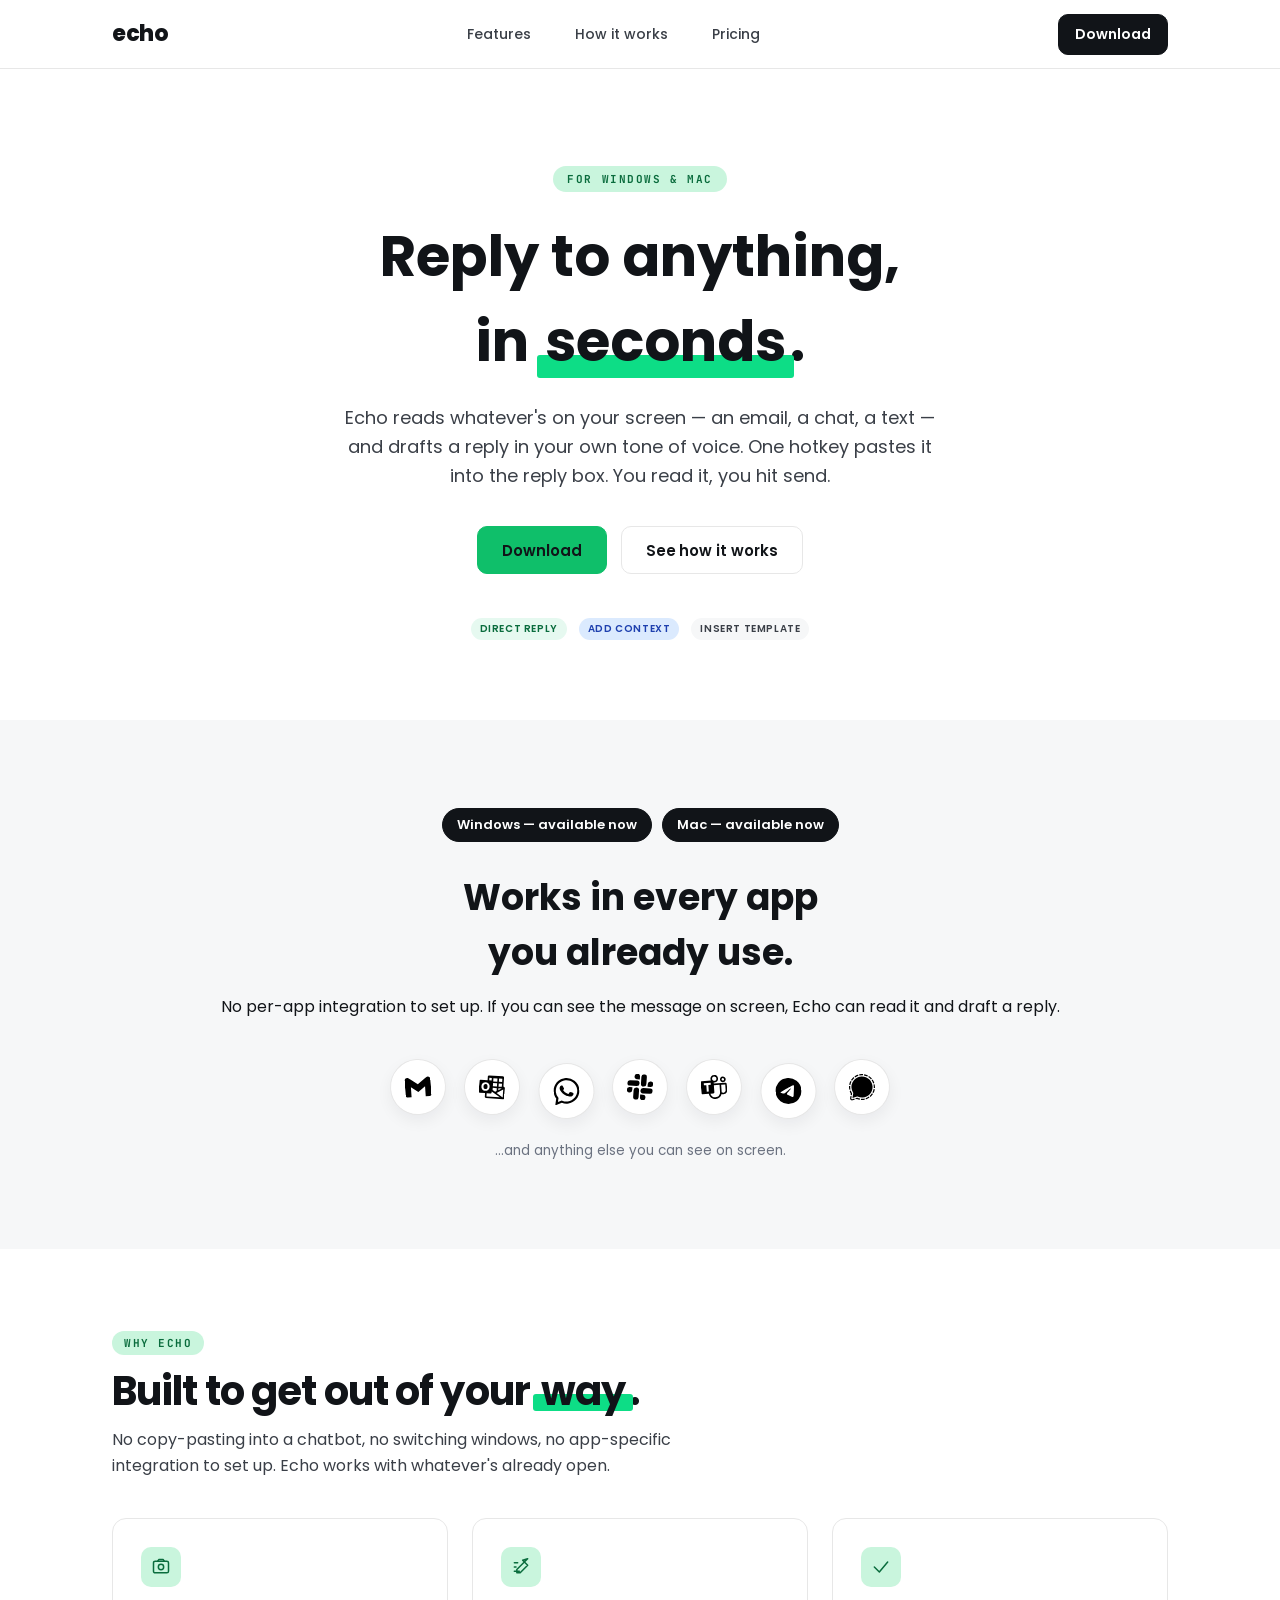
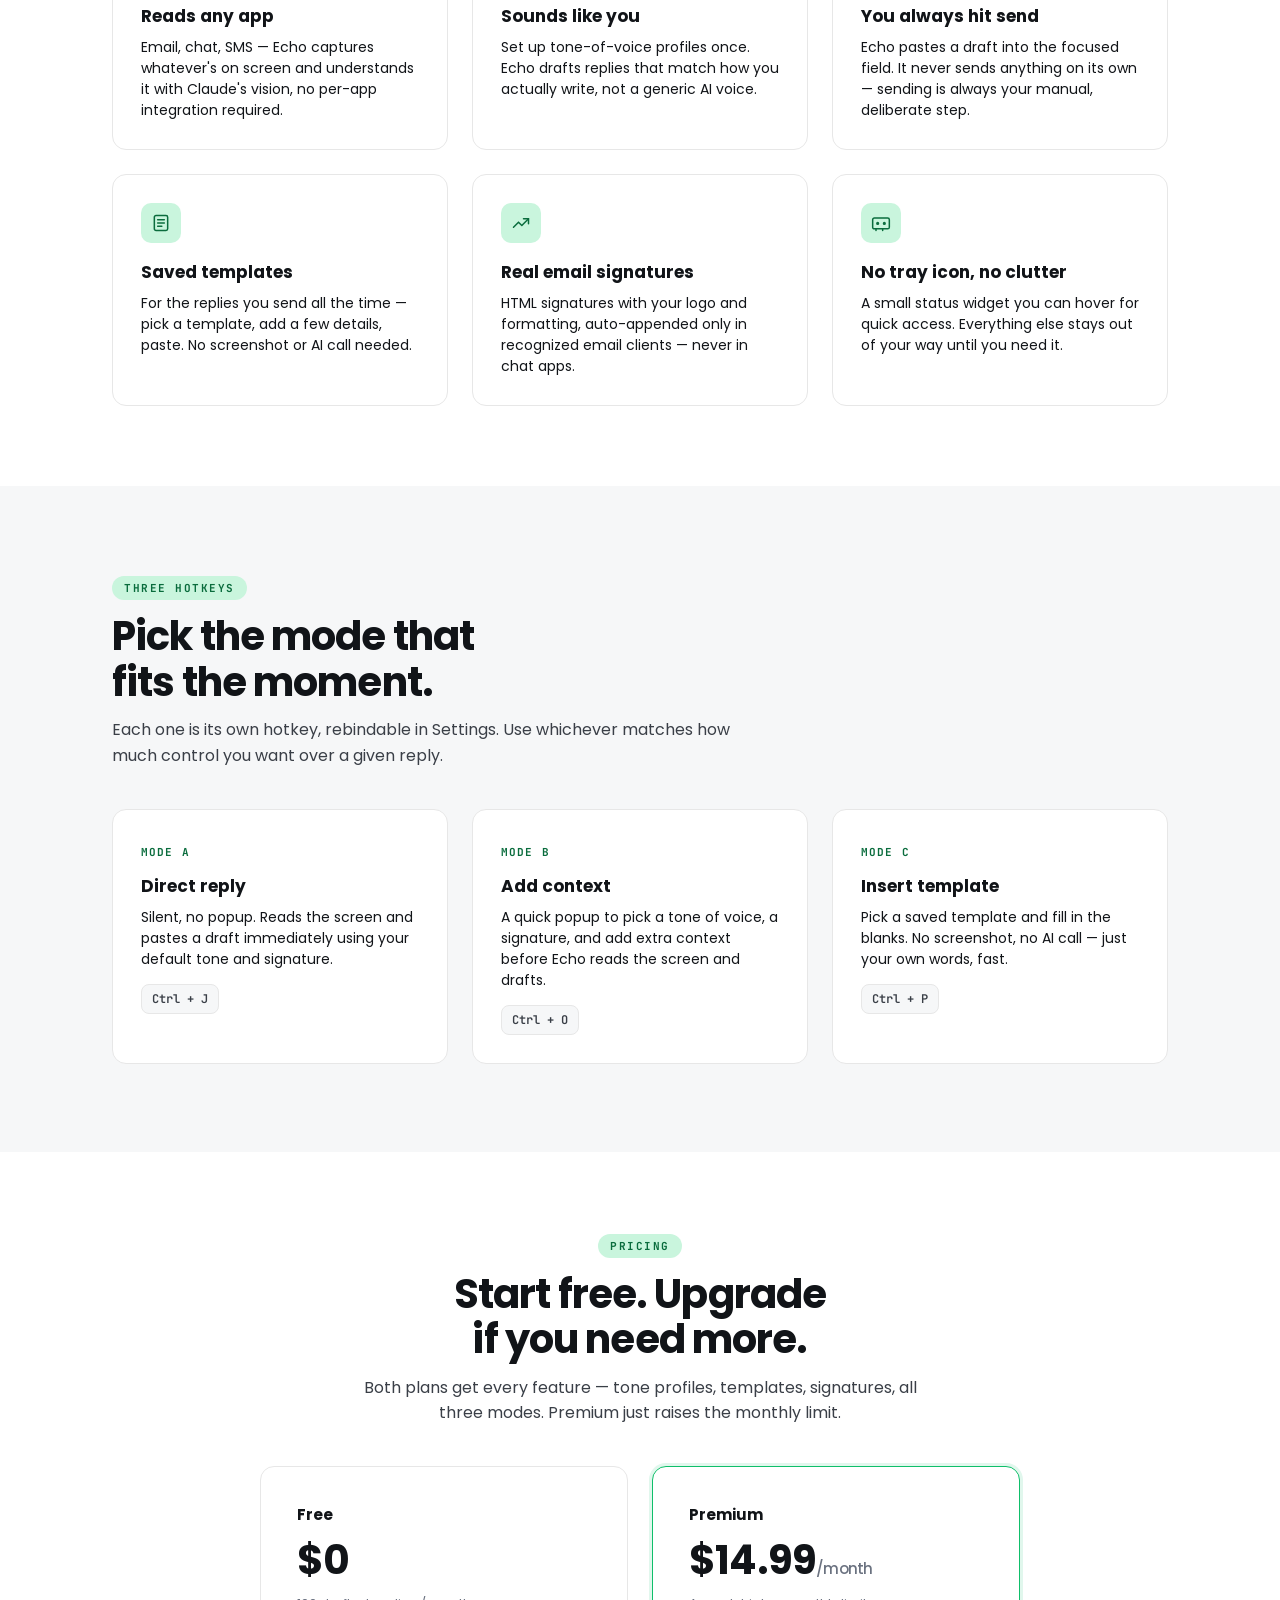
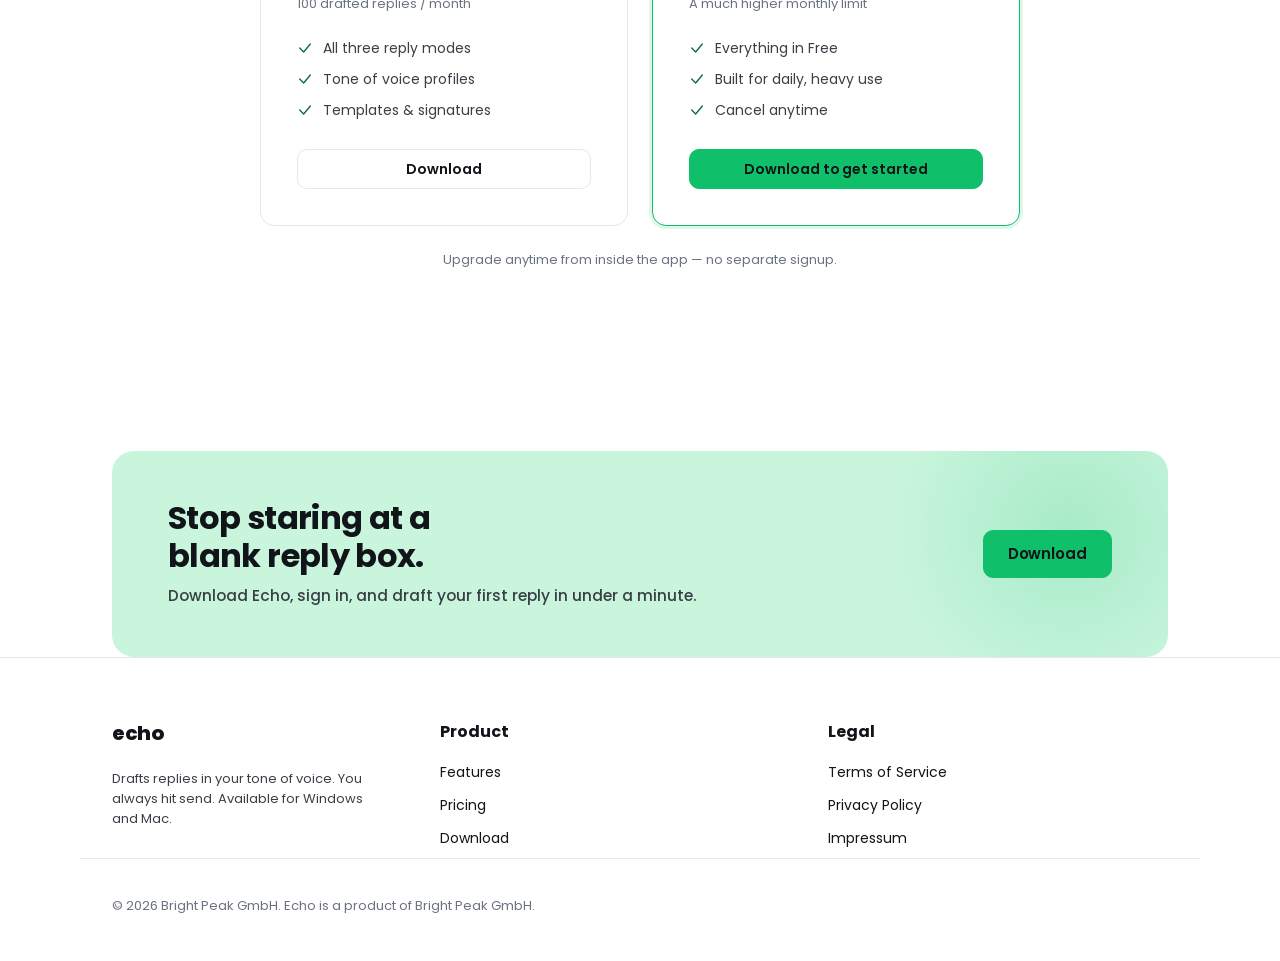
==== index.html @ 1a241068 "Initial commit: marketing site, legal pages, and a coming-soon placeholder Static site (no build ste" ====
<!doctype html>
<html lang="en">
<head>
<meta charset="utf-8" />
<meta name="viewport" content="width=device-width, initial-scale=1" />
<title>Echo — reply to anything, in your own words</title>
<meta name="description" content="Echo reads the message on your screen and drafts a reply in your tone of voice. One hotkey, any app. You always hit send." />
<link rel="preconnect" href="https://fonts.googleapis.com" />
<link rel="preconnect" href="https://fonts.gstatic.com" crossorigin />
<link href="https://fonts.googleapis.com/css2?family=Poppins:wght@400;500;600;700;800&family=JetBrains+Mono:wght@400;500;600&display=swap" rel="stylesheet" />
<link rel="stylesheet" href="css/chrome.css" />
<link rel="stylesheet" href="css/buttons.css" />
<link rel="stylesheet" href="css/forms.css" />
<link rel="stylesheet" href="css/site.css" />
</head>
<body>

<header class="topbar">
  <div class="topbar-inner container" style="max-width:1120px;">
    <a href="/" class="brand-mark" style="font-family:'Poppins',sans-serif;font-size:22px;font-weight:800;letter-spacing:-0.02em;color:var(--ink);">echo</a>
    <nav class="nav-links">
      <a href="#features">Features</a>
      <a href="#how-it-works">How it works</a>
      <a href="#pricing">Pricing</a>
    </nav>
    <a class="nav-cta" href="https://github.com/diliniclas/echo-releases/releases/latest">Download</a>
  </div>
</header>

<main>

  <!-- HERO -->
  <section class="hero container">
    <span class="hero-kicker">FOR WINDOWS & MAC</span>
    <h1>Reply to anything, in <span class="hl">seconds</span>.</h1>
    <p class="lead">
      Echo reads whatever's on your screen — an email, a chat, a text — and drafts a reply
      in your own tone of voice. One hotkey pastes it into the reply box. You read it,
      you hit send.
    </p>
    <div class="actions">
      <a class="btn btn-brand btn-lg" href="https://github.com/diliniclas/echo-releases/releases/latest">Download</a>
      <a class="btn btn-secondary btn-lg" href="#how-it-works">See how it works</a>
    </div>

    <div class="mode-row">
      <span class="tag tag-brand is-upper">Direct reply</span>
      <span class="tag tag-info is-upper">Add context</span>
      <span class="tag tag-neutral is-upper">Insert template</span>
    </div>
  </section>

  <!-- PLATFORMS / WORKS EVERYWHERE -->
  <section class="section is-grey-band platform-section">
    <div class="container">
      <div class="platform-chips">
        <span class="chip is-on">Windows — available now</span>
        <span class="chip is-on">Mac — available now</span>
      </div>
      <h2>Works in every app you already use.</h2>
      <p class="lead" style="margin:0 auto 32px;">No per-app integration to set up. If you can see the message on screen, Echo can read it and draft a reply.</p>
      <div class="icon-cloud">
        <span class="icon-badge"><img src="assets/icons/gmail.svg" alt="Gmail" /></span>
        <span class="icon-badge"><img src="assets/icons/microsoftoutlook.svg" alt="Outlook" /></span>
        <span class="icon-badge"><img src="assets/icons/whatsapp.svg" alt="WhatsApp" /></span>
        <span class="icon-badge"><img src="assets/icons/slack.svg" alt="Slack" /></span>
        <span class="icon-badge"><img src="assets/icons/microsoftteams.svg" alt="Microsoft Teams" /></span>
        <span class="icon-badge"><img src="assets/icons/telegram.svg" alt="Telegram" /></span>
        <span class="icon-badge"><img src="assets/icons/signal.svg" alt="Signal" /></span>
      </div>
      <p class="icon-cloud-caption">...and anything else you can see on screen.</p>
    </div>
  </section>

  <!-- FEATURES -->
  <section class="section" id="features">
    <div class="container">
      <div class="section-head">
        <div class="left">
          <span class="kicker is-mono">Why Echo</span>
          <h2>Built to get out of your <span class="hl">way</span>.</h2>
          <p>No copy-pasting into a chatbot, no switching windows, no app-specific integration to set up. Echo works with whatever's already open.</p>
        </div>
      </div>

      <div class="feature-grid">
        <div class="feature-card">
          <span class="icn"><svg viewBox="0 0 24 24" fill="none" stroke="currentColor" stroke-width="1.8" stroke-linecap="round" stroke-linejoin="round"><rect x="3" y="5" width="18" height="14" rx="2"/><circle cx="12" cy="12" r="3.2"/><path d="M8 5l1.5-2h5L16 5"/></svg></span>
          <h3>Reads any app</h3>
          <p>Email, chat, SMS — Echo captures whatever's on screen and understands it with Claude's vision, no per-app integration required.</p>
        </div>
        <div class="feature-card">
          <span class="icn"><svg viewBox="0 0 24 24" fill="none" stroke="currentColor" stroke-width="1.8" stroke-linecap="round" stroke-linejoin="round"><path d="M4 7h4M4 12h2M4 17h6M14 4l6 6-9 9H7v-4l9-9 4-4z"/></svg></span>
          <h3>Sounds like you</h3>
          <p>Set up tone-of-voice profiles once. Echo drafts replies that match how you actually write, not a generic AI voice.</p>
        </div>
        <div class="feature-card">
          <span class="icn"><svg viewBox="0 0 24 24" fill="none" stroke="currentColor" stroke-width="1.8" stroke-linecap="round" stroke-linejoin="round"><path d="M4 12l6 6L20 6"/></svg></span>
          <h3>You always hit send</h3>
          <p>Echo pastes a draft into the focused field. It never sends anything on its own — sending is always your manual, deliberate step.</p>
        </div>
        <div class="feature-card">
          <span class="icn"><svg viewBox="0 0 24 24" fill="none" stroke="currentColor" stroke-width="1.8" stroke-linecap="round" stroke-linejoin="round"><rect x="4" y="3" width="16" height="18" rx="2"/><path d="M8 8h8M8 12h8M8 16h5"/></svg></span>
          <h3>Saved templates</h3>
          <p>For the replies you send all the time — pick a template, add a few details, paste. No screenshot or AI call needed.</p>
        </div>
        <div class="feature-card">
          <span class="icn"><svg viewBox="0 0 24 24" fill="none" stroke="currentColor" stroke-width="1.8" stroke-linecap="round" stroke-linejoin="round"><path d="M3 17l6-6 4 4 8-8"/><path d="M21 7v6M21 7h-6"/></svg></span>
          <h3>Real email signatures</h3>
          <p>HTML signatures with your logo and formatting, auto-appended only in recognized email clients — never in chat apps.</p>
        </div>
        <div class="feature-card">
          <span class="icn"><svg viewBox="0 0 24 24" fill="none" stroke="currentColor" stroke-width="1.8" stroke-linecap="round" stroke-linejoin="round"><rect x="2" y="6" width="20" height="13" rx="2"/><path d="M6 19v2M14 19v2"/><circle cx="8" cy="12.5" r="1"/><circle cx="16" cy="12.5" r="1"/></svg></span>
          <h3>No tray icon, no clutter</h3>
          <p>A small status widget you can hover for quick access. Everything else stays out of your way until you need it.</p>
        </div>
      </div>
    </div>
  </section>

  <!-- HOW IT WORKS -->
  <section class="section is-grey-band" id="how-it-works">
    <div class="container">
      <div class="section-head">
        <div class="left">
          <span class="kicker is-mono">Three hotkeys</span>
          <h2>Pick the mode that fits the moment.</h2>
          <p>Each one is its own hotkey, rebindable in Settings. Use whichever matches how much control you want over a given reply.</p>
        </div>
      </div>

      <div class="mode-grid">
        <div class="mode-card">
          <span class="step">Mode A</span>
          <h3>Direct reply</h3>
          <p>Silent, no popup. Reads the screen and pastes a draft immediately using your default tone and signature.</p>
          <span class="hotkey">Ctrl + J</span>
        </div>
        <div class="mode-card">
          <span class="step">Mode B</span>
          <h3>Add context</h3>
          <p>A quick popup to pick a tone of voice, a signature, and add extra context before Echo reads the screen and drafts.</p>
          <span class="hotkey">Ctrl + O</span>
        </div>
        <div class="mode-card">
          <span class="step">Mode C</span>
          <h3>Insert template</h3>
          <p>Pick a saved template and fill in the blanks. No screenshot, no AI call — just your own words, fast.</p>
          <span class="hotkey">Ctrl + P</span>
        </div>
      </div>
    </div>
  </section>

  <!-- PRICING -->
  <section class="section" id="pricing">
    <div class="container">
      <div class="section-head" style="justify-content:center;text-align:center;">
        <div class="left" style="max-width:60ch;margin:0 auto;">
          <span class="kicker is-mono">Pricing</span>
          <h2>Start free. Upgrade if you need more.</h2>
          <p>Both plans get every feature — tone profiles, templates, signatures, all three modes. Premium just raises the monthly limit.</p>
        </div>
      </div>

      <div class="pricing-grid">
        <div class="price-card">
          <p class="plan-name">Free</p>
          <p class="plan-amount">$0</p>
          <p class="plan-cap">100 drafted replies / month</p>
          <ul>
            <li><svg viewBox="0 0 24 24" fill="none" stroke="currentColor" stroke-width="2" stroke-linecap="round" stroke-linejoin="round"><path d="M4 12l6 6L20 6"/></svg>All three reply modes</li>
            <li><svg viewBox="0 0 24 24" fill="none" stroke="currentColor" stroke-width="2" stroke-linecap="round" stroke-linejoin="round"><path d="M4 12l6 6L20 6"/></svg>Tone of voice profiles</li>
            <li><svg viewBox="0 0 24 24" fill="none" stroke="currentColor" stroke-width="2" stroke-linecap="round" stroke-linejoin="round"><path d="M4 12l6 6L20 6"/></svg>Templates &amp; signatures</li>
          </ul>
          <a class="btn btn-secondary btn-block" href="https://github.com/diliniclas/echo-releases/releases/latest">Download</a>
        </div>
        <div class="price-card is-featured">
          <p class="plan-name">Premium</p>
          <p class="plan-amount">$14.99<span>/month</span></p>
          <p class="plan-cap">A much higher monthly limit</p>
          <ul>
            <li><svg viewBox="0 0 24 24" fill="none" stroke="currentColor" stroke-width="2" stroke-linecap="round" stroke-linejoin="round"><path d="M4 12l6 6L20 6"/></svg>Everything in Free</li>
            <li><svg viewBox="0 0 24 24" fill="none" stroke="currentColor" stroke-width="2" stroke-linecap="round" stroke-linejoin="round"><path d="M4 12l6 6L20 6"/></svg>Built for daily, heavy use</li>
            <li><svg viewBox="0 0 24 24" fill="none" stroke="currentColor" stroke-width="2" stroke-linecap="round" stroke-linejoin="round"><path d="M4 12l6 6L20 6"/></svg>Cancel anytime</li>
          </ul>
          <a class="btn btn-brand btn-block" href="https://github.com/diliniclas/echo-releases/releases/latest">Download to get started</a>
        </div>
      </div>
      <p style="text-align:center;font-size:13px;color:var(--muted);margin-top:24px;">Upgrade anytime from inside the app — no separate signup.</p>
    </div>
  </section>

  <!-- FINAL CTA -->
  <section class="container">
    <div class="join-cta">
      <div>
        <h2>Stop staring at a blank reply box.</h2>
        <p>Download Echo, sign in, and draft your first reply in under a minute.</p>
      </div>
      <div class="actions">
        <a class="btn btn-brand btn-lg" href="https://github.com/diliniclas/echo-releases/releases/latest">Download</a>
      </div>
    </div>
  </section>

</main>

<footer class="site-footer">
  <div class="footer-inner">
    <div class="footer-brand">
      <a href="/" class="brand-mark" style="font-family:'Poppins',sans-serif;font-size:20px;font-weight:800;letter-spacing:-0.02em;color:var(--ink);">echo</a>
      <p style="font-size:13px;color:var(--ink-2);max-width:32ch;margin:14px 0 0;">Drafts replies in your tone of voice. You always hit send. Available for Windows and Mac.</p>
    </div>
    <div class="footer-col">
      <h2>Product</h2>
      <ul>
        <li><a href="#features">Features</a></li>
        <li><a href="#pricing">Pricing</a></li>
        <li><a href="https://github.com/diliniclas/echo-releases/releases/latest">Download</a></li>
      </ul>
    </div>
    <div class="footer-col">
      <h2>Legal</h2>
      <ul>
        <li><a href="terms.html">Terms of Service</a></li>
        <li><a href="privacy.html">Privacy Policy</a></li>
        <li><a href="impressum.html">Impressum</a></li>
      </ul>
    </div>
  </div>
  <div class="footer-inner" style="grid-template-columns:1fr;margin-top:8px;padding-top:24px;border-top:1px solid var(--line);">
    <p class="copyright">© 2026 Bright Peak GmbH. Echo is a product of Bright Peak GmbH.</p>
  </div>
</footer>

</body>
</html>
---- css/chrome.css ----
/* In&Out Consulting — shared chrome (tokens, reset, header, footer) */

:root {
  --ink: #111418;
  --ink-2: #3a3f47;
  --muted: #6b7280;
  --line: #e7e7e7;
  --bg: #ffffff;
  --bg-soft: #f6f7f8;
  --brand: #0fbf6a;       /* In&Out green (approx) */
  --brand-soft: #c9f5dd;
  --brand-deep: #0a6c3d;
  --highlight: #0ddd86;   /* highlight-stroke only — never use as fill */
  --accent: #ff5a3c;       /* CTA orange */
  --radius: 14px;

  /* Interactive-card hover — the ONE standard (light elevation + neutral border).
     Use these three together on every clickable card's :hover.
     Do NOT use brand-green on hover (green = selected/active/CTA only). */
  --hover-border: #cfd2d8;                      /* neutral, one step darker than --line */
  --hover-lift: translateY(-2px);               /* light lift */
  --hover-shadow: 0 10px 24px rgba(15,23,42,0.07); /* soft, light shadow */
}

/* ---------- Highlight stroke — canonical (do not redeclare per-page) ----------
   Place <span class="hl"> around exactly one verb/word in a hero H1 or section H2.
   One word max (two only for a German compound noun). Never on body copy. */
.hl { position: relative; display: inline-block; isolation: isolate; padding: 0 4px; }
.hl::before {
  content: ""; position: absolute;
  left: -4px; right: -4px; bottom: 0.10em;
  height: 0.42em; background-color: var(--highlight);
  border-radius: 3px; z-index: -1;
}

/* Canonical helper: add .card-hoverable to any clickable card surface.
   (Existing card classes are wired to the same tokens directly.) */
.card-hoverable { transition: border-color .18s ease, transform .18s ease, box-shadow .18s ease; }
.card-hoverable:hover {
  border-color: var(--hover-border);
  transform: var(--hover-lift);
  box-shadow: var(--hover-shadow);
}
* { box-sizing: border-box; }
html, body { margin: 0; padding: 0; background: var(--bg); color: var(--ink); font-family: "Poppins", system-ui, sans-serif; -webkit-font-smoothing: antialiased; }

/* ---------- Accessibility: visually-hidden heading/label ----------
   Use for semantic section headings that the design shows implicitly
   (e.g. a results list or filter region). Keeps the heading outline
   valid without changing the visual layout. */
.sr-only {
  position: absolute !important;
  width: 1px; height: 1px;
  padding: 0; margin: -1px;
  overflow: hidden; clip: rect(0, 0, 0, 0);
  white-space: nowrap; border: 0;
}
a { color: inherit; text-decoration: none; }

/* ---------- Top Nav (In&Out brand) ---------- */
.topbar { border-bottom: 1px solid var(--line); background: #fff; position: sticky; top: 0; z-index: 50; }
.topbar-inner { max-width: 1280px; margin: 0 auto; padding: 0 32px; height: 68px; display: flex; align-items: stretch; justify-content: space-between; gap: 32px; }
.brand-mark {
  display: inline-flex; align-items: center; justify-content: center;
  line-height: 0;
}
.brand-mark img { display: block; height: 38px; width: auto; }
.brand-mark.footer-logo img { height: 48px; }
.nav-links { display: flex; align-items: stretch; gap: 4px; }
.nav-links a:not(.nav-cta) {
  color: var(--ink-2); padding: 0 6px; margin: 0 14px;
  position: relative; display: inline-flex; align-items: center; gap: 6px;
  cursor: pointer; font-size: 14px; font-weight: 500;
  transition: color .15s ease;
}
.nav-links a:not(.nav-cta) .chev { width: 9px; height: 9px; border-right: 1.5px solid currentColor; border-bottom: 1.5px solid currentColor; transform: rotate(45deg) translate(-2px,-2px); display: inline-block; opacity: .7;}
.nav-links a:not(.nav-cta):hover { color: var(--ink); }
.nav-links a:not(.nav-cta).active { color: var(--ink); font-weight: 600; }
.nav-links a:not(.nav-cta).active::after {
  content: ""; position: absolute; left: 0; right: 0; bottom: -1px; height: 3px;
  background: var(--brand); border-radius: 3px 3px 0 0;
}
.nav-links a:not(.nav-cta):not(.active):hover::after {
  content: ""; position: absolute; left: 0; right: 0; bottom: -1px; height: 3px;
  background: var(--brand); border-radius: 3px 3px 0 0; opacity: .35;
}
.nav-cta {
  display: inline-flex; align-items: center; gap: 8px;
  padding: 9px 16px; border-radius: 10px; font-weight: 600; font-size: 14px;
  background: var(--ink); color: #fff; border: 1px solid var(--ink);
  cursor: pointer; transition: background .15s ease;
  font-family: inherit; align-self: center;
}
.nav-cta:hover { background: #000; color: #fff; }
.nav-cta::after { display: none !important; }

/* ---------- Mega menu (full-bleed, content aligned with the 1280px topbar container) ---------- */
.nav-links { position: relative; }
.nav-item { position: relative; display: inline-flex; align-items: stretch; }

.mega-wrap {
  position: absolute; top: 100%; left: 0; right: 0;
  background: #fff;
  border-bottom: 1px solid var(--line);
  box-shadow: 0 16px 40px rgba(15, 23, 42, 0.08);
  z-index: 60;
  /* hidden by default */
  opacity: 0; visibility: hidden; pointer-events: none;
  transform: translateY(-4px);
  transition: opacity .15s ease, transform .18s ease, visibility .18s ease;
}
.mega-wrap.open {
  opacity: 1; visibility: visible; pointer-events: auto;
  transform: translateY(0);
}
/* hover bridge between the nav and the panel (covers the 1px border gap) */
.mega-wrap::before {
  content: ""; position: absolute; left: 0; right: 0; top: -2px; height: 2px;
}

.mega-inner {
  max-width: 1280px; margin: 0 auto; padding: 32px 32px 40px;
}

/* Multi-column panel — columns share the container evenly, first column aligns with logo */
.mega-panel { display: grid; gap: 32px 40px; }
.mega-panel[data-cols="1"] { grid-template-columns: minmax(0, 320px); }
.mega-panel[data-cols="2"] { grid-template-columns: repeat(2, minmax(0, 1fr)); max-width: 720px; }
.mega-panel[data-cols="3"] { grid-template-columns: repeat(3, minmax(0, 1fr)); max-width: 960px; }
.mega-panel[data-cols="4"] { grid-template-columns: repeat(4, minmax(0, 1fr)); }

.mega-group { min-width: 0; }
.mega-eyebrow {
  font-size: 11px; font-weight: 700; color: var(--muted);
  text-transform: uppercase; letter-spacing: 0.12em;
  padding: 0 12px 12px;
  margin-bottom: 6px;
  border-bottom: 1px solid var(--line);
}

.mega-list { list-style: none; padding: 0; margin: 0; display: flex; flex-direction: column; gap: 4px; }
.mega-item {
  display: flex; align-items: center; gap: 14px;
  padding: 11px 12px; border-radius: 8px;
  text-decoration: none; color: var(--ink);
  font-size: 14px; font-weight: 500;
  transition: background .12s ease, color .12s ease;
  white-space: normal;
  line-height: 1.35;
}
.mega-item:hover { background: var(--bg-soft); color: var(--brand); }
.mega-icn {
  width: 20px; height: 20px; flex-shrink: 0;
  display: inline-flex; align-items: center; justify-content: center;
  color: var(--ink-2);
  transition: color .12s ease;
}
.mega-item:hover .mega-icn { color: var(--brand); }
.mega-icn svg { width: 20px; height: 20px; }

/* nav link open state */
.nav-links a.is-open { color: var(--ink); }
.nav-links a.is-open .chev { transform: rotate(-135deg) translate(-2px,-2px); }
.nav-links a .chev { transition: transform .2s ease; }

/* ---------- Marketing section primitives (canonical — see docs/design/workflow.md §1) ----------
   Promoted here from per-page <style> blocks to kill duplication (handover point 3).
     .hero-kicker          — the brand-soft eyebrow pill above a marketing hero H1
     .section.is-grey-band — the full-bleed bg-soft band wrapper
     .section-head         — the kicker→H2→lead cluster (see note below)
   .section-head is structurally scoped: the marketing flex-row only engages when a
   `> .left` cluster is present (`:has`). The stacked landing heads (Mentoring, Early
   Bird) and the app head (Gehaltsrechner Private) have no `.left`, so they DON'T match
   the flex/type rules and keep their own layout — one class, structural variants, no
   per-page forks. */
.hero-kicker {
  display: inline-flex; align-items: center;
  padding: 6px 14px;
  background: var(--brand-soft);
  color: var(--brand-deep);
  border-radius: 999px;
  font-family: "JetBrains Mono", monospace;
  font-size: 11px; letter-spacing: 0.14em; text-transform: uppercase;
  font-weight: 700;
  margin-bottom: 22px;
}
.section.is-grey-band {
  position: relative;
  isolation: isolate;
  padding: 88px 0;
  margin-top: 0;
}
.section.is-grey-band::before {
  content: "";
  position: absolute;
  inset: 0;
  width: 100vw;
  left: calc(50% - 50vw);
  background: var(--bg-soft);
  z-index: -1;
}

/* Section head — canonical marketing cluster. Flex-row engages only with a `> .left`
   child; stacked/app heads (no `.left`) keep their own layout. */
.section-head { margin-bottom: 40px; }
.section-head:has(> .left) {
  display: flex; align-items: flex-end; justify-content: space-between; gap: 32px;
}
.section-head > .left { max-width: 64ch; }
.section-head .left .kicker {
  display: inline-flex; align-items: center;
  font-family: "JetBrains Mono", monospace;
  font-size: 11px; letter-spacing: 0.14em; text-transform: uppercase;
  color: var(--brand-deep); background: var(--brand-soft);
  padding: 5px 12px; border-radius: 999px;
  margin-bottom: 14px; font-weight: 700;
}
.section-head .left h2 {
  font-size: 40px; font-weight: 700; line-height: 1.14;
  letter-spacing: -0.022em; margin: 0 0 12px; text-wrap: balance;
}
.section-head .left p {
  font-size: 16px; color: var(--ink-2); line-height: 1.6;
  margin: 0; max-width: 70ch;
}

/* CTA band — brand-soft "join" variant (Team / Resources / Engagement).
   Other CTA bands (.cta-band, .inline-cta-band, .coop-band, .final-cta) are genuinely
   distinct components — see docs/design/workflow.md §1, not drift. */
.join-cta {
  margin-top: 88px; background: var(--brand-soft);
  border-radius: 22px; padding: 48px 56px;
  display: grid; grid-template-columns: 1.4fr auto;
  align-items: center; gap: 32px;
  position: relative; overflow: hidden;
}
.join-cta::before {
  content: ""; position: absolute; right: -80px; top: -100px;
  width: 360px; height: 360px; border-radius: 50%;
  background: radial-gradient(circle, rgba(15,191,106,0.18) 0%, rgba(15,191,106,0) 70%);
  pointer-events: none;
}
.join-cta h2 {
  font-size: 32px; font-weight: 700; letter-spacing: -0.02em; line-height: 1.2;
  margin: 0 0 8px; color: var(--ink); text-wrap: balance; max-width: 22ch;
}
.join-cta p {
  font-size: 15.5px; color: var(--ink-2); line-height: 1.6;
  margin: 0; max-width: 56ch; font-weight: 500;
}
.join-cta .actions { display: flex; gap: 12px; align-items: center; z-index: 1; }

/* ---------- Footer (Notion-style) ---------- */
.site-footer { border-top: 1px solid var(--line); background: #fff; padding: 64px 0 32px; }
.footer-inner {
  max-width: 1280px; margin: 0 auto; padding: 0 32px;
  display: grid; grid-template-columns: 280px repeat(4, 1fr); gap: 48px;
}
.footer-brand .brand-mark { margin-bottom: 22px; }
.footer-socials { display: flex; gap: 18px; margin-bottom: 28px; align-items: center; color: var(--ink); }
.footer-socials a { color: var(--ink-2); display: inline-flex; transition: color .15s ease; }
.footer-socials a:hover { color: var(--brand); }
.footer-socials svg { width: 20px; height: 20px; }
.legal-links { display: flex; gap: 18px; margin-bottom: 22px; }
.legal-links a { font-size: 13px; color: var(--ink-2); }
.legal-links a:hover { color: var(--ink); text-decoration: underline; }
.copyright { font-size: 13px; color: var(--muted); }

.footer-col h2 { margin: 0 0 18px; font-size: 16px; font-weight: 700; line-height: 1.2; }
.footer-col-toggle {
  display: flex; align-items: center; justify-content: space-between; gap: 8px;
  width: 100%;
  background: none; border: 0; padding: 0; margin: 0;
  font-family: inherit; font-size: 12px; font-weight: 600; color: var(--muted);
  text-transform: uppercase; letter-spacing: 0.06em; text-align: left;
  cursor: default;
}
.fc-chev { display: none; width: 18px; height: 18px; flex-shrink: 0; color: var(--ink-2); transition: transform .2s ease; }
.footer-col ul { list-style: none; padding: 0; margin: 0; display: flex; flex-direction: column; gap: 8px; }
.footer-col a { font-size: 14px; color: var(--ink); }
.footer-col a:hover { color: var(--brand); }
.footer-col .address { font-size: 14px; color: var(--ink); font-style: normal; line-height: 1.7; }
.footer-col .address a { display: block; margin-top: 8px; word-break: break-all; }

/* ---------- Back-to-top bar (phone only) ---------- */
.footer-totop { display: none; }

@media (max-width: 1100px) {
  .footer-inner { grid-template-columns: 1fr 1fr; gap: 32px; }
  .footer-brand { grid-column: 1 / -1; }
}

/* ---------- Mobile hamburger toggle (hidden ≥ 901px) ---------- */
.nav-toggle {
  display: none;
  width: 44px; height: 44px;
  background: transparent; border: 0; padding: 0;
  align-items: center; justify-content: center;
  color: var(--ink); cursor: pointer; font-family: inherit;
  align-self: center; margin-right: -8px; /* nudge to the visual edge */
  -webkit-tap-highlight-color: transparent;
}
.nav-toggle:focus-visible { outline: 0; box-shadow: var(--focus-ring, 0 0 0 3px rgba(15,191,106,0.16)); border-radius: 8px; }
.nav-toggle .bars { position: relative; width: 22px; height: 16px; }
.nav-toggle .bars span {
  position: absolute; left: 0; right: 0; height: 2px;
  background: currentColor; border-radius: 2px;
  transition: transform .25s ease, opacity .15s ease, top .25s ease;
}
.nav-toggle .bars span:nth-child(1) { top: 0; }
.nav-toggle .bars span:nth-child(2) { top: 7px; }
.nav-toggle .bars span:nth-child(3) { top: 14px; }
.nav-toggle.is-open .bars span:nth-child(1) { top: 7px; transform: rotate(45deg); }
.nav-toggle.is-open .bars span:nth-child(2) { opacity: 0; }
.nav-toggle.is-open .bars span:nth-child(3) { top: 7px; transform: rotate(-45deg); }

/* ---------- Mobile menu sheet ---------- */
.mobile-menu {
  position: fixed; left: 0; right: 0; top: var(--mobile-topbar-h, 60px); bottom: 0;
  background: #fff;
  z-index: 55;
  display: flex; flex-direction: column;
  opacity: 0; visibility: hidden; pointer-events: none;
  transform: translateY(-6px);
  transition: opacity .2s ease, transform .25s ease, visibility .25s;
}
.mobile-menu.open { opacity: 1; visibility: visible; pointer-events: auto; transform: translateY(0); }

.mobile-menu-scroll {
  flex: 1; overflow-y: auto;
  padding: 4px 0 24px;
  -webkit-overflow-scrolling: touch;
}
.mobile-menu-footer {
  padding: 16px 20px calc(20px + env(safe-area-inset-bottom, 0px));
  border-top: 1px solid var(--line);
  background: #fff;
}

.m-nav-item { border-bottom: 1px solid var(--bg-soft); }
.m-nav-item:last-child { border-bottom: 0; }

.m-nav-row {
  display: flex; align-items: center; justify-content: space-between;
  width: 100%;
  padding: 18px 20px;
  font-size: 14px; font-weight: 600; letter-spacing: 0.06em;
  color: var(--ink);
  background: transparent; border: 0; font-family: inherit;
  text-align: left; cursor: pointer;
  min-height: 56px;
  -webkit-tap-highlight-color: transparent;
}
.m-nav-row.is-active { color: var(--brand); }
.m-nav-row .chev-m {
  width: 9px; height: 9px;
  border-right: 1.5px solid var(--muted);
  border-bottom: 1.5px solid var(--muted);
  transform: rotate(45deg) translate(-2px, -2px);
  transition: transform .2s ease;
  margin-right: 4px;
}
.m-nav-item.is-open .m-nav-row .chev-m {
  transform: rotate(-135deg) translate(-2px, -2px);
  border-color: var(--ink);
}

.m-nav-panel {
  max-height: 0; overflow: hidden;
  padding: 0 20px;
  transition: max-height .28s ease, padding .2s ease;
}
.m-nav-item.is-open .m-nav-panel {
  max-height: 1200px;
  padding: 0 20px 14px;
}

.m-group + .m-group { margin-top: 14px; }
.m-group-title {
  font-size: 11px; font-weight: 700; color: var(--muted);
  text-transform: uppercase; letter-spacing: 0.12em;
  margin: 8px 8px 6px;
}
.m-list { list-style: none; padding: 0; margin: 0; display: flex; flex-direction: column; gap: 2px; }
.m-item {
  display: flex; align-items: center; gap: 14px;
  padding: 12px 8px;
  border-radius: 8px;
  color: var(--ink); font-size: 15px; font-weight: 500;
  min-height: 44px;
  text-decoration: none;
}
.m-item:active { background: var(--bg-soft); }
.m-item .mega-icn { width: 20px; height: 20px; color: var(--ink-2); }
.m-item .mega-icn svg { width: 20px; height: 20px; }

/* Body scroll lock when menu open */
html.has-mobile-menu, body.has-mobile-menu { overflow: hidden; }

/* ---------- Mobile breakpoint ---------- */
@media (max-width: 900px) {
  .topbar-inner {
    padding: 0 16px;
    height: 60px;
    gap: 12px;
  }
  .brand-mark img { height: 30px; }
  .nav-links, .nav-cta { display: none; }
  .nav-toggle { display: inline-flex; }
  /* hide any open desktop mega-panel that React might leave around */
  .mega-wrap { display: none !important; }
}

/* ---------- Footer mobile collapse ---------- */
@media (max-width: 600px) {
  /* Back-to-top bar — full-width brand-highlight strip above the footer */
  .footer-totop {
    display: flex; align-items: center; justify-content: center;
    width: 100%; border: 0; cursor: pointer;
    background: #0ddd86; color: #fff;
    padding: 6px 0;
    -webkit-tap-highlight-color: transparent;
  }
  .footer-totop svg { width: 19px; height: 19px; }
  .footer-totop:active { background: #0bc778; }

  .site-footer { padding: 0 0 28px; }
  .footer-inner {
    grid-template-columns: 1fr;
    gap: 0;
    padding: 0 20px;
  }
  /* Order: dropdowns first, then the brand block (logo / socials / legal) */
  .footer-col  { order: 1; }
  .footer-brand { order: 2; grid-column: auto; margin: 32px 0 0; text-align: center; }
  .footer-brand .brand-mark { display: inline-flex; }
  .footer-socials, .legal-links { justify-content: center; }
  .brand-mark.footer-logo img { height: 40px; }

  /* Accordion rows — full-bleed dividers spanning the whole viewport width */
  .footer-col {
    margin: 0 -20px;
    padding: 0 20px;
    border-bottom: 1px solid var(--line);
  }
  .footer-col h2 { margin: 0; }
  .footer-col-toggle {
    cursor: pointer;
    padding: 16px 2px;
    font-size: 13px;
    color: var(--ink);
  }
  .fc-chev { display: block; }
  .footer-col.is-open .fc-chev { transform: rotate(180deg); }

  .footer-col ul,
  .footer-col .address {
    overflow: hidden;
    max-height: 0;
    opacity: 0;
    transition: max-height .28s ease, opacity .2s ease, padding .2s ease;
    padding: 0 2px;
  }
  .footer-col.is-open ul,
  .footer-col.is-open .address {
    max-height: 460px;
    opacity: 1;
    padding: 0 2px 18px;
  }
  .footer-col ul a, .footer-col .address { font-size: 15px; }
}
---- css/buttons.css ----
/* ============================================================
   buttons.css — canonical button system for In&Out Consulting
   Single source of truth. Import alongside chrome.css.

     <link rel="stylesheet" href="chrome.css" />
     <link rel="stylesheet" href="buttons.css" />

   Anatomy:  .btn .btn-{variant}  [.btn-{size}]  [.btn-pill]  [.btn-block]

   Variants: primary | brand | secondary | ghost | danger
   Sizes:    sm | (default) | lg
   Shape:    pill, block (full width)
   ============================================================ */

:root {
  --btn-radius: 10px;
  --btn-radius-pill: 999px;

  --btn-h-sm: 32px;
  --btn-h-md: 40px;
  --btn-h-lg: 48px;

  --btn-px-sm: 12px;
  --btn-px-md: 18px;
  --btn-px-lg: 24px;

  --btn-fs-sm: 12.5px;
  --btn-fs-md: 14px;
  --btn-fs-lg: 15px;

  /* Brand variant colors (kept in sync with chrome.css --brand) */
  --btn-brand:        var(--brand);
  --btn-brand-hover:  #0aa75e;
  --btn-brand-active: #0a8f50;

  --btn-danger:       #b91c1c;
  --btn-danger-bg:    #fef2f2;
  --btn-danger-border:#fecaca;
}

/* ----------------------------------------------------------------
   Base
   NOTE: keep selector list class-only — adding `button.btn` raises
   specificity above `.btn-primary` etc. and silently breaks variants.
   ---------------------------------------------------------------- */
.btn {
  /* Layout */
  display: inline-flex;
  align-items: center;
  justify-content: center;
  gap: 8px;
  vertical-align: middle;

  /* Size (default = md) */
  height: var(--btn-h-md);
  padding: 0 var(--btn-px-md);
  border-radius: var(--btn-radius);

  /* Type */
  font-family: inherit;
  font-size: var(--btn-fs-md);
  font-weight: 600;
  line-height: 1;
  letter-spacing: -0.005em;
  text-decoration: none;
  white-space: nowrap;

  /* Reset */
  background: transparent;
  color: inherit;
  border: 1px solid transparent;
  cursor: pointer;
  user-select: none;
  -webkit-appearance: none;
  appearance: none;

  transition: background .15s ease, border-color .15s ease,
              color .15s ease, transform .12s ease, box-shadow .15s ease;
}
.btn:active { transform: translateY(1px); }
.btn:focus-visible {
  outline: none;
  box-shadow: 0 0 0 3px rgba(15, 191, 106, 0.22);
}
.btn:disabled,
.btn[aria-disabled="true"] {
  cursor: not-allowed;
  opacity: 0.6;
  transform: none;
  box-shadow: none;
}
.btn svg {
  width: 14px; height: 14px;
  flex-shrink: 0;
}

/* ----------------------------------------------------------------
   Sizes
   ---------------------------------------------------------------- */
.btn-sm {
  height: var(--btn-h-sm);
  padding: 0 var(--btn-px-sm);
  font-size: var(--btn-fs-sm);
  gap: 6px;
}
.btn-sm svg { width: 12px; height: 12px; }

.btn-lg {
  height: var(--btn-h-lg);
  padding: 0 var(--btn-px-lg);
  font-size: var(--btn-fs-lg);
  gap: 10px;
}
.btn-lg svg { width: 16px; height: 16px; }

/* ----------------------------------------------------------------
   Shape & width modifiers
   ---------------------------------------------------------------- */
.btn-pill  { border-radius: var(--btn-radius-pill); }
.btn-block { display: flex; width: 100%; }

/* Icon-only — square button sized to its height (kebab menus, toolbar icons).
   Pair with a variant (usually .btn-secondary or .btn-ghost). */
.btn-icon { padding: 0; width: var(--btn-h-md); }
.btn-icon.btn-sm { width: var(--btn-h-sm); }
.btn-icon.btn-lg { width: var(--btn-h-lg); }

/* ----------------------------------------------------------------
   Variant: PRIMARY — dark ink, default for primary actions
   ---------------------------------------------------------------- */
.btn-primary {
  background: var(--ink);
  color: #fff;
  border-color: var(--ink);
}
.btn-primary:hover { background: #000; border-color: #000; }
.btn-primary:disabled,
.btn-primary[aria-disabled="true"] { background: #d6dadf; border-color: #d6dadf; color: #fff; }

/* ----------------------------------------------------------------
   Variant: BRAND — green, for marketing / signup conversion CTAs
   ---------------------------------------------------------------- */
.btn-brand {
  background: var(--btn-brand);
  color: var(--ink);
  border-color: var(--btn-brand);
}
.btn-brand:hover {
  color: var(--ink);
  background: var(--btn-brand-hover);
  border-color: var(--btn-brand-hover);
  box-shadow: 0 8px 18px rgba(15, 191, 106, 0.22);
}
.btn-brand:disabled,
.btn-brand[aria-disabled="true"] { background: #d6dadf; border-color: #d6dadf; color: #fff; box-shadow: none; }

/* ----------------------------------------------------------------
   Variant: SECONDARY — white with hairline border, neutral
   ---------------------------------------------------------------- */
.btn-secondary {
  background: #fff;
  color: var(--ink);
  border-color: var(--line);
}
.btn-secondary:hover { border-color: var(--ink); }

/* ----------------------------------------------------------------
   Variant: GHOST — transparent text, lightest action
   ---------------------------------------------------------------- */
.btn-ghost {
  background: transparent;
  color: var(--ink-2);
  border-color: transparent;
}
.btn-ghost:hover { background: var(--bg-soft); color: var(--ink); }

/* ----------------------------------------------------------------
   Variant: DANGER — destructive (delete account, leave team, etc.)
   ---------------------------------------------------------------- */
.btn-danger {
  background: #fff;
  color: var(--btn-danger);
  border-color: var(--btn-danger-border);
}
.btn-danger:hover {
  background: var(--btn-danger-bg);
  border-color: #fca5a5;
}

/* ----------------------------------------------------------------
   Inline / link-style — for in-text actions ("Mehr erfahren →")
   ---------------------------------------------------------------- */
.btn-link {
  display: inline-flex; align-items: center; gap: 4px;
  background: transparent; border: 0; padding: 2px 4px;
  font-family: inherit; font-size: 13px; font-weight: 600; line-height: 1.4;
  color: var(--brand-deep);
  cursor: pointer; border-radius: 6px;
}
.btn-link:hover { background: var(--brand-soft); color: var(--brand-deep); }

/* ----------------------------------------------------------------
   Button group — joined toggle row (visual match to .segmented).
   Sits on a soft track; the active button gets a white "lifted" pill.
   ---------------------------------------------------------------- */
.btn-group {
  display: inline-flex;
  padding: 3px; gap: 2px;
  background: var(--bg-soft);
  border: 1px solid var(--line);
  border-radius: var(--btn-radius);
}
.btn-group > .btn,
.btn-group > button {
  appearance: none;
  height: 32px; padding: 0 14px;
  border: 0; border-radius: 7px;
  background: transparent;
  color: var(--ink-2);
  font-family: inherit; font-size: 13px; font-weight: 600;
  cursor: pointer;
  display: inline-flex; align-items: center; gap: 6px;
  transition: background .15s ease, color .15s ease, box-shadow .15s ease;
}
.btn-group > .btn:hover,
.btn-group > button:hover { color: var(--ink); }
.btn-group > .btn.is-active,
.btn-group > button.is-active {
  background: #fff; color: var(--ink);
  box-shadow: 0 1px 2px rgba(15, 23, 42, 0.06);
}
.btn-group.is-pill { border-radius: 999px; }
.btn-group.is-pill > .btn,
.btn-group.is-pill > button { border-radius: 999px; }

/* ----------------------------------------------------------------
   Mobile — large marketing CTAs stretch full-width.
   .btn-lg is the marketing-CTA size (hero actions, inline-CTA bands,
   gate cards). Below 640px we promote it to a block button so the
   hit target spans the full column. Opt out with .btn-keep-inline.
   ---------------------------------------------------------------- */
@media (max-width: 640px) {
  .btn-lg:not(.btn-keep-inline) {
    display: flex;
    width: 100%;
  }
}
---- css/forms.css ----
/* ============================================================
   forms.css — canonical form & selection system for In&Out
   Single source of truth for everything that isn't a button.
   Import alongside chrome.css and buttons.css.

     <link rel="stylesheet" href="chrome.css" />
     <link rel="stylesheet" href="buttons.css" />
     <link rel="stylesheet" href="forms.css" />

   Anatomy & class summary:
     Field        .field  .field-label  .field-hint  .field-error
     Text input   .input  .input-sm  .input-lg  .has-icon
     Textarea     .textarea
     Select       .select
     Wrap         .input-icon  (positions a left/right icon)
     Checkbox     .checkbox
     Radio        .radio
     Option card  .option-card  (large clickable radio/check card)
     Switch       .switch
     Segmented    .segmented  .segmented > button.is-active
     Chip         .chip        (selectable) + .is-on
                  .chip.removable  (entered tag with × button)
                  Sizes: .chip-sm  .chip-lg
     Tag          .tag         (static category label)
                  Tones: .tag-brand .tag-warn .tag-danger .tag-info .tag-neutral
                  Styles: .tag-solid (filled) / default = soft fill
     Badge        .badge       (small count/state, e.g. NEU · 5)
                  Tones: .badge-brand .badge-neutral .badge-warn .badge-danger
     Status dot   .status-dot  + .is-live .is-draft .is-off
     Status badge .status-badge + .is-live .is-draft .is-off .is-err (icon seal)
     Kicker       .kicker      (eyebrow pill, e.g. "EMPFOHLEN")
   ============================================================ */

:root {
  /* Field sizing */
  --field-radius: 10px;
  --field-h-sm: 34px;
  --field-h-md: 42px;
  --field-h-lg: 48px;
  --field-px:   14px;
  --field-fs:   14px;

  /* Selection */
  --sel-radius: 10px;
  --sel-active-bg:    rgba(15, 191, 106, 0.06);
  --sel-active-ring:  0 0 0 3px rgba(15, 191, 106, 0.12);

  /* Chip */
  --chip-radius: 999px;
  --chip-fs: 13px;

  /* Tag tones */
  --tag-brand-bg:   rgba(15,191,106,0.10);  --tag-brand-fg:   var(--brand-deep);
  --tag-info-bg:    #dbeafe;                --tag-info-fg:    #1e40af;
  --tag-warn-bg:    rgba(245,158,11,0.14);  --tag-warn-fg:    #92400e;
  --tag-danger-bg:  #fee2e2;                --tag-danger-fg:  #991b1b;
  --tag-neutral-bg: var(--bg-soft);         --tag-neutral-fg: var(--ink-2);

  /* Focus ring */
  --focus-ring: 0 0 0 3px rgba(15, 191, 106, 0.16);
}

/* ------------------------------------------------------------
   FIELD (label, hint, error)
   ------------------------------------------------------------ */
.field { display: flex; flex-direction: column; gap: 6px; }
.field-row { display: grid; grid-template-columns: 1fr 1fr; gap: 12px; }
.field-row.cols-3 { grid-template-columns: repeat(3, 1fr); }
.field-row.cols-4 { grid-template-columns: repeat(4, 1fr); }

.field-label {
  font-size: 12px; font-weight: 600; color: var(--ink-2);
  letter-spacing: 0.02em;
  display: flex; align-items: center; justify-content: space-between; gap: 8px;
}
.field-label .opt { color: var(--muted); font-weight: 500; font-size: 11px; }
.field-label .req, .field label .req { color: #b91c1c; font-weight: 700; }

.field-hint  { font-size: 11.5px; color: var(--muted); line-height: 1.5; }
.field-error { font-size: 11.5px; color: #b91c1c; line-height: 1.5; font-weight: 600; }

/* ------------------------------------------------------------
   INPUT / TEXTAREA / SELECT — share one visual language
   ------------------------------------------------------------ */
.input, .textarea, .select {
  width: 100%;
  height: var(--field-h-md);
  padding: 0 var(--field-px);
  font: inherit; font-size: var(--field-fs);
  background: #fff; color: var(--ink);
  border: 1px solid var(--line); border-radius: var(--field-radius);
  outline: none;
  transition: border-color .15s ease, box-shadow .15s ease, background .15s ease;
}
.input::placeholder, .textarea::placeholder { color: #b0b5bd; }

.input:hover, .textarea:hover, .select:hover { border-color: #cdd1d6; }
.input:focus, .textarea:focus, .select:focus {
  border-color: var(--brand);
  box-shadow: var(--focus-ring);
}

.input:disabled, .textarea:disabled, .select:disabled {
  background: var(--bg-soft); color: var(--muted); cursor: not-allowed;
  border-color: var(--line);
}

/* Validation states */
.input.is-error, .textarea.is-error, .select.is-error { border-color: #ef4444; }
.input.is-error:focus, .textarea.is-error:focus, .select.is-error:focus {
  box-shadow: 0 0 0 3px rgba(239,68,68,0.16);
}
.input.is-success, .textarea.is-success, .select.is-success { border-color: #16a34a; }

/* Sizes */
.input-sm { height: var(--field-h-sm); padding: 0 12px; font-size: 13px; border-radius: 8px; }
.input-lg { height: var(--field-h-lg); padding: 0 16px; font-size: 15px; }

/* Textarea overrides */
.textarea {
  height: auto; min-height: 110px; padding: 12px 14px;
  resize: vertical; line-height: 1.55;
}

/* Select — custom chevron */
.select {
  appearance: none; -webkit-appearance: none; cursor: pointer;
  padding-right: 38px;
  background-image: url("data:image/svg+xml;utf8,<svg xmlns='http://www.w3.org/2000/svg' width='14' height='14' viewBox='0 0 24 24' fill='none' stroke='%236b7280' stroke-width='2' stroke-linecap='round' stroke-linejoin='round'><polyline points='6 9 12 15 18 9'/></svg>");
  background-repeat: no-repeat; background-position: right 12px center;
}

/* Select dropdown options — replaces OS blue with brand styling
   (limited cross-browser support: Chromium honours bg/color, Safari ignores). */
.select option {
  background: #fff;
  color: var(--ink);
  padding: 8px 12px;
  font: inherit;
}
.select option:hover,
.select option:focus,
.select option:checked {
  background: var(--brand-soft);
  color: var(--ink);
}
.select option:disabled {
  color: var(--muted);
}

/* Input with icon — wrap input in <span class="input-icon"> */
.input-icon { position: relative; display: block; }
.input-icon > svg,
.input-icon > .ico {
  position: absolute; left: 14px; top: 50%; transform: translateY(-50%);
  width: 16px; height: 16px;
  color: var(--muted); pointer-events: none;
}
.input-icon > .input,
.input-icon > .select { padding-left: 40px; }
.input-icon.right > svg,
.input-icon.right > .ico { left: auto; right: 14px; }
.input-icon.right > .input,
.input-icon.right > .select { padding-left: var(--field-px); padding-right: 40px; }

/* Modifier — when an icon lives in a sibling wrapper outside .input-icon
   (e.g. a <div class="input-wrap"> layout from a legacy page), put .has-icon
   on the input itself to reserve padding for it. */
.input.has-icon,
.select.has-icon { padding-left: 40px; }

/* Affix (prefix/suffix like €, kg, .com) — wrap input + span in .input-affix */
.input-affix {
  display: inline-flex; align-items: stretch; width: 100%;
  border: 1px solid var(--line); border-radius: var(--field-radius);
  background: #fff; overflow: hidden;
  transition: border-color .15s ease, box-shadow .15s ease;
}
.input-affix:focus-within { border-color: var(--brand); box-shadow: var(--focus-ring); }
.input-affix .affix {
  display: inline-flex; align-items: center; padding: 0 12px;
  background: var(--bg-soft); color: var(--ink-2);
  font-size: 13px; font-weight: 500;
  border-right: 1px solid var(--line);
}
.input-affix .affix.right { border-right: 0; border-left: 1px solid var(--line); }
.input-affix .input {
  border: 0; border-radius: 0; box-shadow: none; flex: 1; min-width: 0;
}
.input-affix .input:focus { box-shadow: none; }

/* ------------------------------------------------------------
   CHECKBOX  &  RADIO — custom-styled native controls
   Wrap as:  <label class="checkbox"><input type="checkbox"/><span/>Label</label>
   ------------------------------------------------------------ */
.checkbox, .radio {
  display: inline-flex; align-items: center; gap: 10px;
  font-size: 13px; color: var(--ink); cursor: pointer; line-height: 1.45;
  user-select: none;
}
.checkbox > input, .radio > input {
  position: absolute; opacity: 0; pointer-events: none;
}
.checkbox > .mark, .radio > .mark {
  width: 18px; height: 18px; flex-shrink: 0; background: #fff;
  border: 1.5px solid #c8ccd2;
  display: inline-flex; align-items: center; justify-content: center;
  transition: background .15s ease, border-color .15s ease, box-shadow .15s ease;
}
.checkbox > .mark { border-radius: 5px; }
.radio    > .mark { border-radius: 50%; position: relative; }

/* Hover */
.checkbox:hover > .mark, .radio:hover > .mark { border-color: var(--ink-2); }

/* Checked — checkbox */
.checkbox > input:checked + .mark {
  background: var(--brand); border-color: var(--brand);
}
.checkbox > input:checked + .mark::after {
  content: ""; width: 5px; height: 9px;
  border-right: 2px solid #fff; border-bottom: 2px solid #fff;
  transform: rotate(45deg) translate(-1px,-1px);
}

/* Checked — radio */
.radio > input:checked + .mark { border-color: var(--brand); border-width: 5px; }

/* Indeterminate checkbox */
.checkbox > input:indeterminate + .mark {
  background: var(--brand); border-color: var(--brand);
}
.checkbox > input:indeterminate + .mark::after {
  content: ""; width: 8px; height: 2px; background: #fff; border-radius: 1px;
}

/* Focus */
.checkbox > input:focus-visible + .mark,
.radio > input:focus-visible + .mark { box-shadow: var(--focus-ring); }

/* Disabled */
.checkbox.is-disabled, .radio.is-disabled,
.checkbox:has(input:disabled), .radio:has(input:disabled) {
  cursor: not-allowed; color: var(--muted);
}
.checkbox:has(input:disabled) > .mark,
.radio:has(input:disabled) > .mark {
  background: var(--bg-soft); border-color: var(--line);
}

/* ------------------------------------------------------------
   OPTION CARD — large clickable radio or check card
   Use:  <label class="option-card"><input type="radio|checkbox"/>
            <span class="oc-mark"/>
            <span class="oc-body"><strong>Title</strong><em>Hint</em></span>
         </label>
   ------------------------------------------------------------ */
.option-card {
  display: flex; align-items: center; gap: 12px;
  padding: 14px 16px;
  background: #fff; border: 1px solid var(--line);
  border-radius: 12px; cursor: pointer;
  font: inherit; text-align: left; width: 100%;
  transition: border-color .15s ease, background .15s ease, box-shadow .15s ease;
}
.option-card:hover { border-color: #cdd1d6; }
.option-card > input { position: absolute; opacity: 0; pointer-events: none; }
.option-card .oc-mark {
  width: 20px; height: 20px; flex-shrink: 0;
  border: 1.5px solid #c8ccd2; background: #fff;
  display: inline-flex; align-items: center; justify-content: center;
  transition: background .15s ease, border-color .15s ease;
}
.option-card[data-kind="radio"] .oc-mark { border-radius: 50%; }
.option-card[data-kind="check"] .oc-mark,
.option-card .oc-mark { border-radius: 6px; }
.option-card[data-kind="radio"] .oc-mark { border-radius: 50%; }

.option-card .oc-body { display: flex; flex-direction: column; gap: 2px; min-width: 0; }
.option-card .oc-body strong { font-size: 14px; font-weight: 700; color: var(--ink); letter-spacing: -0.005em; }
.option-card .oc-body em { font-size: 12px; font-style: normal; color: var(--muted); line-height: 1.45; }

/* Selected */
.option-card:has(input:checked),
.option-card.is-on {
  border-color: var(--brand);
  background: var(--sel-active-bg);
  box-shadow: var(--sel-active-ring);
}
.option-card[data-kind="radio"]:has(input:checked) .oc-mark,
.option-card[data-kind="radio"].is-on .oc-mark {
  border-color: var(--brand); border-width: 6px; background: #fff;
}
.option-card[data-kind="check"]:has(input:checked) .oc-mark,
.option-card[data-kind="check"].is-on .oc-mark,
.option-card:not([data-kind]):has(input:checked) .oc-mark,
.option-card:not([data-kind]).is-on .oc-mark {
  background: var(--brand); border-color: var(--brand); color: #fff;
}
.option-card[data-kind="check"]:has(input:checked) .oc-mark::after,
.option-card[data-kind="check"].is-on .oc-mark::after,
.option-card:not([data-kind]):has(input:checked) .oc-mark::after,
.option-card:not([data-kind]).is-on .oc-mark::after {
  content: ""; width: 5px; height: 9px;
  border-right: 2px solid #fff; border-bottom: 2px solid #fff;
  transform: rotate(45deg) translate(-1px,-1px);
}

/* ------------------------------------------------------------
   SWITCH — for boolean toggles
   Use:  <label class="switch"><input type="checkbox"/><span class="track"/></label>
   ------------------------------------------------------------ */
.switch {
  display: inline-flex; align-items: center; gap: 10px;
  cursor: pointer; user-select: none;
  font-size: 13px; color: var(--ink-2);
}
.switch > input { position: absolute; opacity: 0; pointer-events: none; }
.switch .track {
  width: 38px; height: 22px; background: #d6d8dc; border-radius: 999px;
  position: relative; flex-shrink: 0;
  transition: background .15s ease;
}
.switch .track::after {
  content: ""; position: absolute; top: 2px; left: 2px;
  width: 18px; height: 18px; background: #fff; border-radius: 50%;
  transition: transform .18s cubic-bezier(.22,1,.36,1);
  box-shadow: 0 1px 2px rgba(0,0,0,0.18);
}
.switch > input:checked + .track { background: var(--brand); }
.switch > input:checked + .track::after { transform: translateX(16px); }
.switch > input:focus-visible + .track { box-shadow: var(--focus-ring); }

/* Small switch */
.switch.switch-sm .track { width: 30px; height: 18px; }
.switch.switch-sm .track::after { width: 14px; height: 14px; }
.switch.switch-sm > input:checked + .track::after { transform: translateX(12px); }

/* ------------------------------------------------------------
   SEGMENTED CONTROL — toggle group on a soft track
   Use:  <div class="segmented">
           <button class="is-active">All</button><button>Active</button>...
         </div>
   ------------------------------------------------------------ */
.segmented {
  display: inline-flex; padding: 3px;
  background: var(--bg-soft); border: 1px solid var(--line);
  border-radius: 10px; gap: 2px;
}
.segmented > button, .segmented > a {
  appearance: none; background: transparent; border: 0;
  padding: 7px 14px; border-radius: 7px;
  font: inherit; font-family: inherit; font-size: 13px; font-weight: 600;
  color: var(--ink-2); cursor: pointer;
  display: inline-flex; align-items: center; gap: 6px;
  transition: background .15s ease, color .15s ease, box-shadow .15s ease;
}
.segmented > button:hover, .segmented > a:hover { color: var(--ink); }
.segmented > button.is-active, .segmented > a.is-active {
  background: #fff; color: var(--ink);
  box-shadow: 0 1px 2px rgba(15,23,42,0.06);
}
.segmented.is-pill { border-radius: 999px; }
.segmented.is-pill > button, .segmented.is-pill > a { border-radius: 999px; }

/* Wrapping variant — many/long options (form fields, narrow columns).
   Options wrap onto multiple rows and grow to fill each row evenly. */
.segmented.is-wrap { flex-wrap: wrap; }
.segmented.is-wrap > button, .segmented.is-wrap > a { flex: 1 1 auto; }

/* ------------------------------------------------------------
   CHIP — selectable, pill-shaped
   Use:  <button class="chip">Label</button>
         <button class="chip is-on">Label ✓</button>
   ------------------------------------------------------------ */
.chip {
  display: inline-flex; align-items: center; gap: 6px;
  padding: 8px 14px; height: 34px;
  background: #fff; color: var(--ink-2);
  border: 1px solid var(--line); border-radius: var(--chip-radius);
  font: inherit; font-family: inherit; font-size: var(--chip-fs); font-weight: 500;
  cursor: pointer; white-space: nowrap;
  transition: background .15s ease, border-color .15s ease, color .15s ease;
}
.chip:hover { border-color: #cdd1d6; color: var(--ink); }
.chip:focus-visible { outline: none; box-shadow: var(--focus-ring); }

.chip.is-on {
  background: var(--ink); color: #fff; border-color: var(--ink); font-weight: 600;
}
.chip.is-on:hover { background: #000; border-color: #000; }
.chip.is-on > svg { color: #fff; }

/* Numeric count inside chip (e.g. "Active 12") */
.chip .count {
  display: inline-flex; align-items: center; justify-content: center;
  min-width: 18px; padding: 0 6px; height: 18px; margin-left: 2px;
  border-radius: 999px;
  background: var(--bg-soft); color: var(--ink-2);
  font-size: 10.5px; font-weight: 700;
}
.chip.is-on .count { background: rgba(255,255,255,0.18); color: #fff; }

/* Sizes */
.chip-sm { padding: 5px 10px; height: 26px; font-size: 12px; }
.chip-lg { padding: 10px 18px; height: 40px; font-size: 14px; }

/* Removable chip (entered tag) — has an × button inside */
.chip.removable {
  background: var(--brand-soft); color: var(--brand-deep); border-color: var(--brand-soft);
  padding: 4px 6px 4px 12px; font-weight: 600;
}
.chip.removable > .x {
  width: 18px; height: 18px; border-radius: 50%; border: 0;
  background: transparent; color: var(--ink-2); padding: 0;
  display: inline-flex; align-items: center; justify-content: center;
  cursor: pointer;
  transition: background .15s ease, color .15s ease;
}
.chip.removable > .x:hover { background: rgba(15, 23, 42, 0.10); color: var(--ink); }

/* Chip-input wrapper — flex container of removable chips + text input
   Use:  <div class="chip-input-wrap">
           <span class="chip removable">…</span>
           <input class="chip-input" placeholder="Stichwort eingeben…" />
         </div> */
.chip-input-wrap {
  display: flex; flex-wrap: wrap; gap: 8px; padding: 8px 10px;
  border: 1px solid var(--line); border-radius: var(--field-radius);
  background: #fff; min-height: 50px;
  transition: border-color .15s ease, box-shadow .15s ease;
}
.chip-input-wrap:focus-within {
  border-color: var(--brand); box-shadow: var(--focus-ring);
}
.chip-input {
  border: 0; outline: 0; background: transparent;
  font: inherit; font-family: inherit; font-size: 13px;
  min-width: 160px; flex: 1; padding: 4px 6px;
}
.chip-input::placeholder { color: #aab0ba; }

/* Chip row — utility container with sensible wrap */
.chip-row { display: flex; flex-wrap: wrap; gap: 8px; align-items: center; }

/* ------------------------------------------------------------
   TAG — static category / status label (NOT interactive)
   Default tone is "neutral soft". Mix with .tag-* for semantics.
   .tag-solid swaps to a filled treatment.
   ------------------------------------------------------------ */
.tag {
  display: inline-flex; align-items: center; gap: 5px;
  padding: 3px 9px; border-radius: 999px;
  background: var(--tag-neutral-bg); color: var(--tag-neutral-fg);
  font-size: 11px; font-weight: 600; letter-spacing: 0.02em;
  white-space: nowrap;
}
.tag svg { width: 11px; height: 11px; }
.tag-brand   { background: var(--tag-brand-bg);   color: var(--tag-brand-fg); }
.tag-info    { background: var(--tag-info-bg);    color: var(--tag-info-fg); }
.tag-warn    { background: var(--tag-warn-bg);    color: var(--tag-warn-fg); }
.tag-danger  { background: var(--tag-danger-bg);  color: var(--tag-danger-fg); }
.tag-neutral { background: var(--tag-neutral-bg); color: var(--tag-neutral-fg); }

/* Solid variant — flips background to the strong tone */
.tag.tag-solid              { background: var(--ink);  color: #fff; }
.tag-brand.tag-solid        { background: var(--brand); color: #fff; }
.tag-info.tag-solid         { background: #1e40af; color: #fff; }
.tag-warn.tag-solid         { background: #b45309; color: #fff; }
.tag-danger.tag-solid       { background: #b91c1c; color: #fff; }
.tag-neutral.tag-solid      { background: var(--ink-2); color: #fff; }

/* Uppercase variant — for eyebrows / status callouts */
.tag.is-upper { text-transform: uppercase; letter-spacing: 0.06em; font-size: 10px; }

/* Tag with leading status dot */
.tag .dot {
  width: 6px; height: 6px; border-radius: 50%; background: currentColor;
}
.tag-brand .dot, .tag-brand .live-dot { background: var(--brand); }

/* ------------------------------------------------------------
   BADGE — small numeric/state pill (count of unread, NEU, BALD)
   ------------------------------------------------------------ */
.badge {
  display: inline-flex; align-items: center; justify-content: center;
  min-width: 18px; height: 18px; padding: 0 6px;
  border-radius: 999px;
  background: var(--bg-soft); color: var(--ink-2);
  font-size: 10.5px; font-weight: 700; letter-spacing: 0.02em;
  line-height: 1;
}
.badge-brand   { background: var(--brand); color: #fff; }
.badge-warn    { background: #f59e0b; color: #fff; }
.badge-danger  { background: #ef4444; color: #fff; }
.badge-info    { background: #2563eb; color: #fff; }
.badge-neutral { background: var(--ink-2); color: #fff; }

/* ------------------------------------------------------------
   STATUS DOT — leading dot for "Live", "Draft", "Inactive"
   Use inside a tag or inline next to text.
   ------------------------------------------------------------ */
.status-dot {
  width: 8px; height: 8px; border-radius: 50%;
  display: inline-block; background: var(--muted);
  flex-shrink: 0;
}
.status-dot.is-live  { background: var(--brand); box-shadow: 0 0 0 3px rgba(15,191,106,0.20); }
.status-dot.is-draft { background: #f59e0b; }
.status-dot.is-off   { background: #94a3b8; }
.status-dot.is-err   { background: #ef4444; }

/* ------------------------------------------------------------
   STATUS BADGE — icon-bearing sibling of .status-dot.
   Use when a status needs a glyph (a ✓ "verified/active" seal),
   not just a coloured dot. Same tone vocabulary as .status-dot.
   Use:  <span class="status-badge is-live" aria-label="Aktiv">
           <svg viewBox="0 0 16 16">…</svg>
         </span>
   Sizes: default 22px · .status-badge-sm 18px · .status-badge-lg 28px
   ------------------------------------------------------------ */
.status-badge {
  --status-badge-size: 22px;
  width: var(--status-badge-size); height: var(--status-badge-size);
  border-radius: 50%;
  display: inline-flex; align-items: center; justify-content: center;
  color: #fff; background: var(--muted); flex-shrink: 0;
}
.status-badge svg { width: 64%; height: 64%; display: block; }
.status-badge-sm { --status-badge-size: 18px; }
.status-badge-lg { --status-badge-size: 28px; }
.status-badge.is-live  { background: var(--brand); }
.status-badge.is-draft { background: #f59e0b; }
.status-badge.is-off   { background: #94a3b8; }
.status-badge.is-err   { background: #ef4444; }

/* ------------------------------------------------------------
   KICKER — eyebrow pill above a page header
   Use:  <span class="kicker">EMPFOHLEN</span>
   ------------------------------------------------------------ */
.kicker {
  display: inline-block; padding: 4px 10px; border-radius: 999px;
  background: var(--brand-soft); color: var(--brand-deep);
  font-size: 11px; font-weight: 700;
  text-transform: uppercase; letter-spacing: 0.10em;
}
.kicker.is-mono {
  font-family: "JetBrains Mono", monospace;
  font-weight: 600; letter-spacing: 0.14em;
}
.kicker.is-neutral { background: var(--bg-soft); color: var(--ink-2); }

/* ------------------------------------------------------------
   COMBOBOX — accessible JS dropdown that replaces native <select>
   The anchor inherits .select styling so it sits in the same
   vertical rhythm as .input / .textarea. The popup is portaled
   to <body> and positioned via fixed coords (see combobox.jsx).
   ------------------------------------------------------------ */
.combobox { position: relative; display: block; width: 100%; }

.cb-anchor {
  /* .select already provides border, padding-right (chevron), height, font.
     We only need to override the bits that differ for a <button>. */
  text-align: left;
  display: inline-flex; align-items: center;
  width: 100%;
  font-family: inherit;
  white-space: nowrap;
}

/* When the anchor is an inline pill (e.g. .sort-select), let the combobox
   behave like the original native control: auto-width, inline-block. */
.combobox:has(> .sort-select.cb-anchor) { display: inline-block; width: auto; }
.combobox > .sort-select.cb-anchor { width: auto; }
.cb-anchor[aria-expanded="true"] {
  border-color: var(--brand);
  box-shadow: var(--focus-ring);
}
.cb-anchor.is-placeholder .cb-value { color: #b0b5bd; }
.cb-value {
  flex: 1; min-width: 0;
  overflow: hidden; text-overflow: ellipsis; white-space: nowrap;
}

.cb-popup {
  z-index: 1000;
  background: #fff;
  border: 1px solid var(--line);
  border-radius: 12px;
  box-shadow: 0 8px 28px rgba(15,23,42,.10), 0 1px 2px rgba(15,23,42,.04);
  overflow: hidden;
  display: flex; flex-direction: column;
  animation: cb-fade .12s ease;
}
@keyframes cb-fade {
  from { opacity: 0; transform: translateY(-4px); }
  to   { opacity: 1; transform: translateY(0); }
}

.cb-search-wrap {
  padding: 8px; border-bottom: 1px solid var(--line); background: #fff;
}
.cb-search {
  width: 100%; height: 34px;
  padding: 0 12px; border: 1px solid var(--line); border-radius: 8px;
  font: inherit; font-family: inherit; font-size: 13.5px; color: var(--ink);
  outline: none; background: #fff;
}
.cb-search:focus { border-color: var(--brand); box-shadow: var(--focus-ring); }

.cb-list { overflow-y: auto; padding: 4px; scrollbar-width: thin; }
.cb-list::-webkit-scrollbar { width: 8px; }
.cb-list::-webkit-scrollbar-thumb { background: #d4d7dc; border-radius: 8px; }

.cb-option {
  display: flex; align-items: center; gap: 10px;
  padding: 9px 10px; border-radius: 7px;
  font-size: 13.5px; color: var(--ink); line-height: 1.35;
  cursor: pointer; user-select: none;
}
.cb-option.is-active { background: var(--bg-soft); }
.cb-option.is-selected { background: var(--brand-soft); font-weight: 600; }
.cb-option.is-selected.is-active { background: var(--brand-soft); }
.cb-option.is-disabled { color: var(--muted); cursor: not-allowed; opacity: .6; }
.cb-option .cb-label {
  flex: 1; min-width: 0;
  overflow: hidden; text-overflow: ellipsis; white-space: nowrap;
}
.cb-option .cb-check { color: var(--brand); flex-shrink: 0; }

.cb-empty {
  padding: 18px 14px; text-align: center;
  font-size: 13px; color: var(--muted);
}

/* ------------------------------------------------------------
   DATEPICKER — custom calendar input (DD.MM.YYYY)
   Anatomy:
     <div class="dp">
       <div class="dp-input"><input class="input"/><button class="dp-btn"/></div>
       <div class="dp-pop">
         <div class="dp-head">… nav + title …</div>
         <div class="dp-wdays">…</div>
         <div class="dp-grid"><button class="dp-day"/>…</div>
         <div class="dp-foot">…</div>
       </div>
     </div>
   ------------------------------------------------------------ */
.dp { position: relative; display: block; }
.dp-input { position: relative; display: block; }
.dp-input .input { padding-right: 44px; font-variant-numeric: tabular-nums; }
.dp-input.is-open .input { border-color: var(--brand); box-shadow: var(--focus-ring); }
.dp-btn {
  position: absolute; right: 4px; top: 50%; transform: translateY(-50%);
  width: 34px; height: 34px;
  background: transparent; border: 0; border-radius: 8px;
  color: var(--ink-2); cursor: pointer; padding: 0;
  display: inline-flex; align-items: center; justify-content: center;
  transition: background .12s ease, color .12s ease;
}
.dp-btn:hover { background: var(--bg-soft); color: var(--brand); }
.dp-input.is-open .dp-btn { color: var(--brand); }

.dp-pop {
  position: absolute; left: 0; top: calc(100% + 6px);
  z-index: 80;
  width: 320px; max-width: 100vw;
  background: #fff;
  border: 1px solid var(--line);
  border-radius: 14px;
  box-shadow: 0 20px 48px rgba(15, 23, 42, 0.12);
  padding: 14px;
  font-size: 13px;
  user-select: none;
  animation: dp-pop-in .14s ease-out;
}
@keyframes dp-pop-in {
  from { opacity: 0; transform: translateY(-4px); }
  to   { opacity: 1; transform: translateY(0); }
}

.dp-head {
  display: flex; align-items: center; justify-content: space-between;
  gap: 6px; margin-bottom: 10px;
}
.dp-nav, .dp-nav-spacer {
  width: 32px; height: 32px; flex-shrink: 0;
}
.dp-nav {
  background: transparent; border: 0; border-radius: 8px;
  display: inline-flex; align-items: center; justify-content: center;
  color: var(--ink-2); cursor: pointer; padding: 0;
  transition: background .12s ease, color .12s ease;
}
.dp-nav:hover { background: var(--bg-soft); color: var(--ink); }

.dp-title {
  flex: 1;
  display: inline-flex; align-items: center; justify-content: center;
  gap: 4px;
  font-weight: 600; color: var(--ink); font-size: 14px;
}
.dp-mname, .dp-yname {
  background: transparent; border: 0; padding: 6px 10px; border-radius: 8px;
  font: inherit; font-weight: 600; color: inherit; cursor: pointer;
  transition: background .12s ease;
}
.dp-mname:hover, .dp-yname:hover { background: var(--bg-soft); }
.dp-yname.is-static { cursor: default; padding: 6px 10px; }
.dp-yname.is-static:hover { background: transparent; }

.dp-wdays {
  display: grid; grid-template-columns: repeat(7, 1fr); gap: 2px;
  font-size: 11px; font-weight: 600; color: var(--muted);
  text-transform: uppercase; letter-spacing: 0.04em;
  margin-bottom: 4px;
}
.dp-wdays > span { text-align: center; padding: 4px 0; }

.dp-grid { display: grid; grid-template-columns: repeat(7, 1fr); gap: 2px; }
.dp-day {
  height: 36px;
  background: transparent; border: 0; border-radius: 8px;
  font: inherit; font-size: 13px; color: var(--ink);
  cursor: pointer; padding: 0;
  display: inline-flex; align-items: center; justify-content: center;
  font-variant-numeric: tabular-nums;
  transition: background .12s ease, color .12s ease, box-shadow .12s ease;
}
.dp-day:hover { background: var(--bg-soft); }
.dp-day.is-dim { color: #c9cdd3; }
.dp-day.is-today {
  box-shadow: inset 0 0 0 1px var(--line);
  font-weight: 600;
}
.dp-day.is-sel {
  background: var(--brand); color: #fff; font-weight: 600;
  box-shadow: none;
}
.dp-day.is-sel:hover { background: #0aa85c; }

.dp-foot {
  display: flex; justify-content: space-between; align-items: center;
  margin-top: 10px; padding-top: 10px;
  border-top: 1px solid var(--line);
}

.dp-months, .dp-years {
  display: grid; grid-template-columns: repeat(4, 1fr); gap: 6px;
}
.dp-month, .dp-year {
  height: 44px;
  background: transparent; border: 0; border-radius: 8px;
  font: inherit; font-size: 13px; color: var(--ink); cursor: pointer;
  font-variant-numeric: tabular-nums;
  transition: background .12s ease, color .12s ease;
}
.dp-month:hover, .dp-year:hover { background: var(--bg-soft); }
.dp-month.is-sel, .dp-year.is-sel {
  background: var(--brand); color: #fff; font-weight: 600;
}

/* ============================================================
   FILTER TOOLBAR — soft track + pill toggles
   Canonical row of filters (used on Blog, Testimonials, etc.)
   Anatomy:
     .filter-toolbar             — soft grey rounded track that wraps the row
     .filter-pill                — single pill (button or div+caret)
     .filter-pill.is-active      — currently selected / dropdown-open
     .filter-pill.has-value      — has selections (e.g. 2 categories chosen)
     .filter-pill .caret         — optional dropdown caret
     .filter-pill .pill-count    — small green count badge inside pill
   ============================================================ */
.filter-toolbar {
  display: flex; flex-wrap: wrap;
  align-items: center; gap: 12px;
  padding: 12px 14px;
  background: var(--bg-soft);
  border-radius: var(--radius);
  font: inherit;
  margin-bottom: 28px;
}

.filter-pill {
  display: inline-flex; align-items: center; gap: 8px;
  padding: 8px 14px;
  background: #fff;
  border: 1px solid var(--line);
  border-radius: var(--chip-radius);
  font: inherit; font-size: 13px; font-weight: 500;
  color: var(--ink-2);
  cursor: pointer;
  transition: border-color .15s ease, color .15s ease, background .15s ease;
}
.filter-pill:hover { border-color: var(--ink); color: var(--ink); }
.filter-pill:focus-visible { outline: 0; box-shadow: var(--focus-ring); }

.filter-pill.is-active {
  background: var(--ink);
  border-color: var(--ink);
  color: #fff;
}
.filter-pill.has-value {
  border-color: var(--ink);
  color: var(--ink);
  font-weight: 600;
}
.filter-pill.is-active.has-value { color: #fff; }

.filter-pill .caret {
  width: 7px; height: 7px;
  border-right: 1.5px solid currentColor;
  border-bottom: 1.5px solid currentColor;
  transform: rotate(45deg) translate(-1px,-1px);
}

.filter-pill .pill-count {
  display: inline-flex; align-items: center; justify-content: center;
  min-width: 18px; height: 18px; padding: 0 5px;
  border-radius: 999px;
  background: var(--brand); color: #fff;
  font-size: 11px; font-weight: 700;
  line-height: 1;
}
---- css/site.css ----
/* Echo marketing site — page-specific layout only.
   Buttons/inputs/chips/tags/the topbar+footer chrome itself all come from
   chrome.css / buttons.css / forms.css (In&Out Consulting's canonical design
   system, reused as-is for speed — see docs/GO-TO-MARKET.md Phase 4 in the
   Reply repo). Nothing button/input/chip-shaped belongs in this file. */

.container { max-width: 1120px; margin: 0 auto; padding: 0 32px; }

/* Smaller footer than chrome.css's default 4-column career-platform layout —
   Echo only needs a brand block + two link columns, at the same 1120px width
   as the rest of the page (chrome.css's own default is 1280px). */
.site-footer .footer-inner { max-width: 1120px; grid-template-columns: 280px 1fr 1fr; }
@media (max-width: 700px) {
  .site-footer .footer-inner { grid-template-columns: 1fr; gap: 28px; }
}

/* ---------- Hero ---------- */
.hero { padding: 96px 0 80px; text-align: center; }
.hero .hero-kicker { display: inline-flex; }
.hero h1 {
  font-size: 56px; max-width: 16ch; margin: 0 auto 20px;
  text-wrap: balance;
}
.hero .lead {
  font-size: 18px; color: var(--ink-2); max-width: 56ch;
  margin: 0 auto 36px; line-height: 1.6;
}
.hero .actions { display: flex; gap: 14px; justify-content: center; flex-wrap: wrap; }
.hero .smartscreen-note {
  margin: 18px auto 0; max-width: 46ch; font-size: 12.5px; color: var(--muted); line-height: 1.6;
}

/* ---------- Mode pills under the hero (Direct / Add context / Template) ---------- */
.mode-row { display: flex; gap: 12px; justify-content: center; flex-wrap: wrap; margin-top: 44px; }

/* ---------- Platforms / works-everywhere band ---------- */
.platform-section { text-align: center; }
.platform-section h2 { font-size: 36px; max-width: 24ch; margin: 0 auto 14px; text-wrap: balance; }
.platform-chips { display: flex; gap: 10px; justify-content: center; margin-bottom: 28px; }

/* Scattered cloud of real app icons (Simple Icons, CC0-licensed, self-hosted in
   assets/icons/ — fetched once, no live hotlinking) used descriptively to show
   compatibility. These are not client logos and imply no partnership/endorsement. */
.icon-cloud { display: flex; gap: 18px; justify-content: center; flex-wrap: wrap; padding: 8px 0; }
.icon-badge {
  width: 56px; height: 56px; border-radius: 50%;
  background: #fff; border: 1px solid var(--line);
  display: inline-flex; align-items: center; justify-content: center;
  box-shadow: 0 6px 16px rgba(15,23,42,0.06);
  transition: transform .18s ease, box-shadow .18s ease;
}
.icon-badge img { width: 26px; height: 26px; display: block; }
.icon-badge:hover { transform: translateY(-3px) scale(1.04); box-shadow: 0 10px 22px rgba(15,23,42,0.10); }
.icon-badge:nth-child(odd) { transform: rotate(-4deg); }
.icon-badge:nth-child(even) { transform: rotate(4deg); }
.icon-badge:nth-child(3n) { transform: rotate(-7deg) translateY(4px); }
.icon-badge:hover { transform: translateY(-3px) scale(1.06) rotate(0deg); }
.icon-cloud-caption { font-size: 13.5px; color: var(--muted); margin: 18px 0 0; }

/* ---------- Feature grid ---------- */
.feature-grid {
  display: grid; grid-template-columns: repeat(3, 1fr); gap: 24px;
}
@media (max-width: 860px) { .feature-grid { grid-template-columns: 1fr; } }
.feature-card {
  background: #fff; border: 1px solid var(--line); border-radius: var(--radius);
  padding: 28px;
}
.feature-card .icn {
  width: 40px; height: 40px; border-radius: 10px;
  background: var(--brand-soft); color: var(--brand-deep);
  display: inline-flex; align-items: center; justify-content: center;
  margin-bottom: 16px;
}
.feature-card .icn svg { width: 20px; height: 20px; }
.feature-card h3 { font-size: 17px; margin: 0 0 8px; }
.feature-card p { font-size: 14px; margin: 0; }

/* ---------- "Three ways to draft" cards ---------- */
.mode-grid { display: grid; grid-template-columns: repeat(3, 1fr); gap: 24px; }
@media (max-width: 860px) { .mode-grid { grid-template-columns: 1fr; } }
.mode-card {
  background: #fff; border: 1px solid var(--line); border-radius: var(--radius);
  padding: 28px;
}
.mode-card .step { font-family: "JetBrains Mono", monospace; font-size: 11px; font-weight: 700; letter-spacing: 0.1em; color: var(--brand-deep); text-transform: uppercase; }
.mode-card h3 { font-size: 17px; margin: 10px 0 8px; }
.mode-card p { font-size: 14px; margin: 0 0 14px; }
.mode-card .hotkey {
  display: inline-flex; align-items: center; gap: 6px;
  font-family: "JetBrains Mono", monospace; font-size: 12px; font-weight: 600;
  background: var(--bg-soft); color: var(--ink-2);
  padding: 6px 10px; border-radius: 8px; border: 1px solid var(--line);
}

/* ---------- Pricing ---------- */
.pricing-grid { display: grid; grid-template-columns: repeat(2, 1fr); gap: 24px; max-width: 760px; margin: 0 auto; }
@media (max-width: 700px) { .pricing-grid { grid-template-columns: 1fr; } }
.price-card {
  background: #fff; border: 1px solid var(--line); border-radius: var(--radius);
  padding: 36px;
}
.price-card.is-featured { border-color: var(--brand); box-shadow: var(--sel-active-ring); position: relative; }
.price-card .plan-name { font-size: 15px; font-weight: 700; margin: 0 0 4px; }
.price-card .plan-amount { font-size: 40px; font-weight: 700; letter-spacing: -0.02em; margin: 0 0 4px; }
.price-card .plan-amount span { font-size: 15px; font-weight: 500; color: var(--muted); }
.price-card .plan-cap { font-size: 13px; color: var(--muted); margin: 0 0 24px; }
.price-card ul { list-style: none; padding: 0; margin: 0 0 28px; display: flex; flex-direction: column; gap: 10px; }
.price-card li { display: flex; align-items: flex-start; gap: 10px; font-size: 14px; color: var(--ink-2); line-height: 1.5; }
.price-card li svg { width: 16px; height: 16px; flex-shrink: 0; margin-top: 2px; color: var(--brand-deep); }

/* ---------- Sections ---------- */
.section { padding: 80px 0; }

/* ---------- Legal pages (Terms / Privacy / Impressum) ---------- */
.legal-page { padding: 64px 0 96px; }
.legal-page .legal-head { margin-bottom: 40px; }
.legal-page .legal-head .updated { font-size: 13px; color: var(--muted); margin-top: 8px; }
.legal-body { max-width: 72ch; }
.legal-body h2 { font-size: 22px; margin: 40px 0 12px; }
.legal-body h2:first-child { margin-top: 0; }
.legal-body p, .legal-body li { font-size: 15px; color: var(--ink-2); line-height: 1.7; }
.legal-body ul { padding-left: 22px; margin: 0 0 16px; }
.legal-body a { color: var(--brand-deep); text-decoration: underline; }
.legal-callout {
  background: var(--bg-soft); border: 1px solid var(--line); border-radius: 12px;
  padding: 16px 20px; font-size: 13.5px; color: var(--ink-2); margin: 0 0 32px;
}
.placeholder { background: var(--tag-warn-bg); color: var(--tag-warn-fg); padding: 1px 6px; border-radius: 4px; font-weight: 600; }
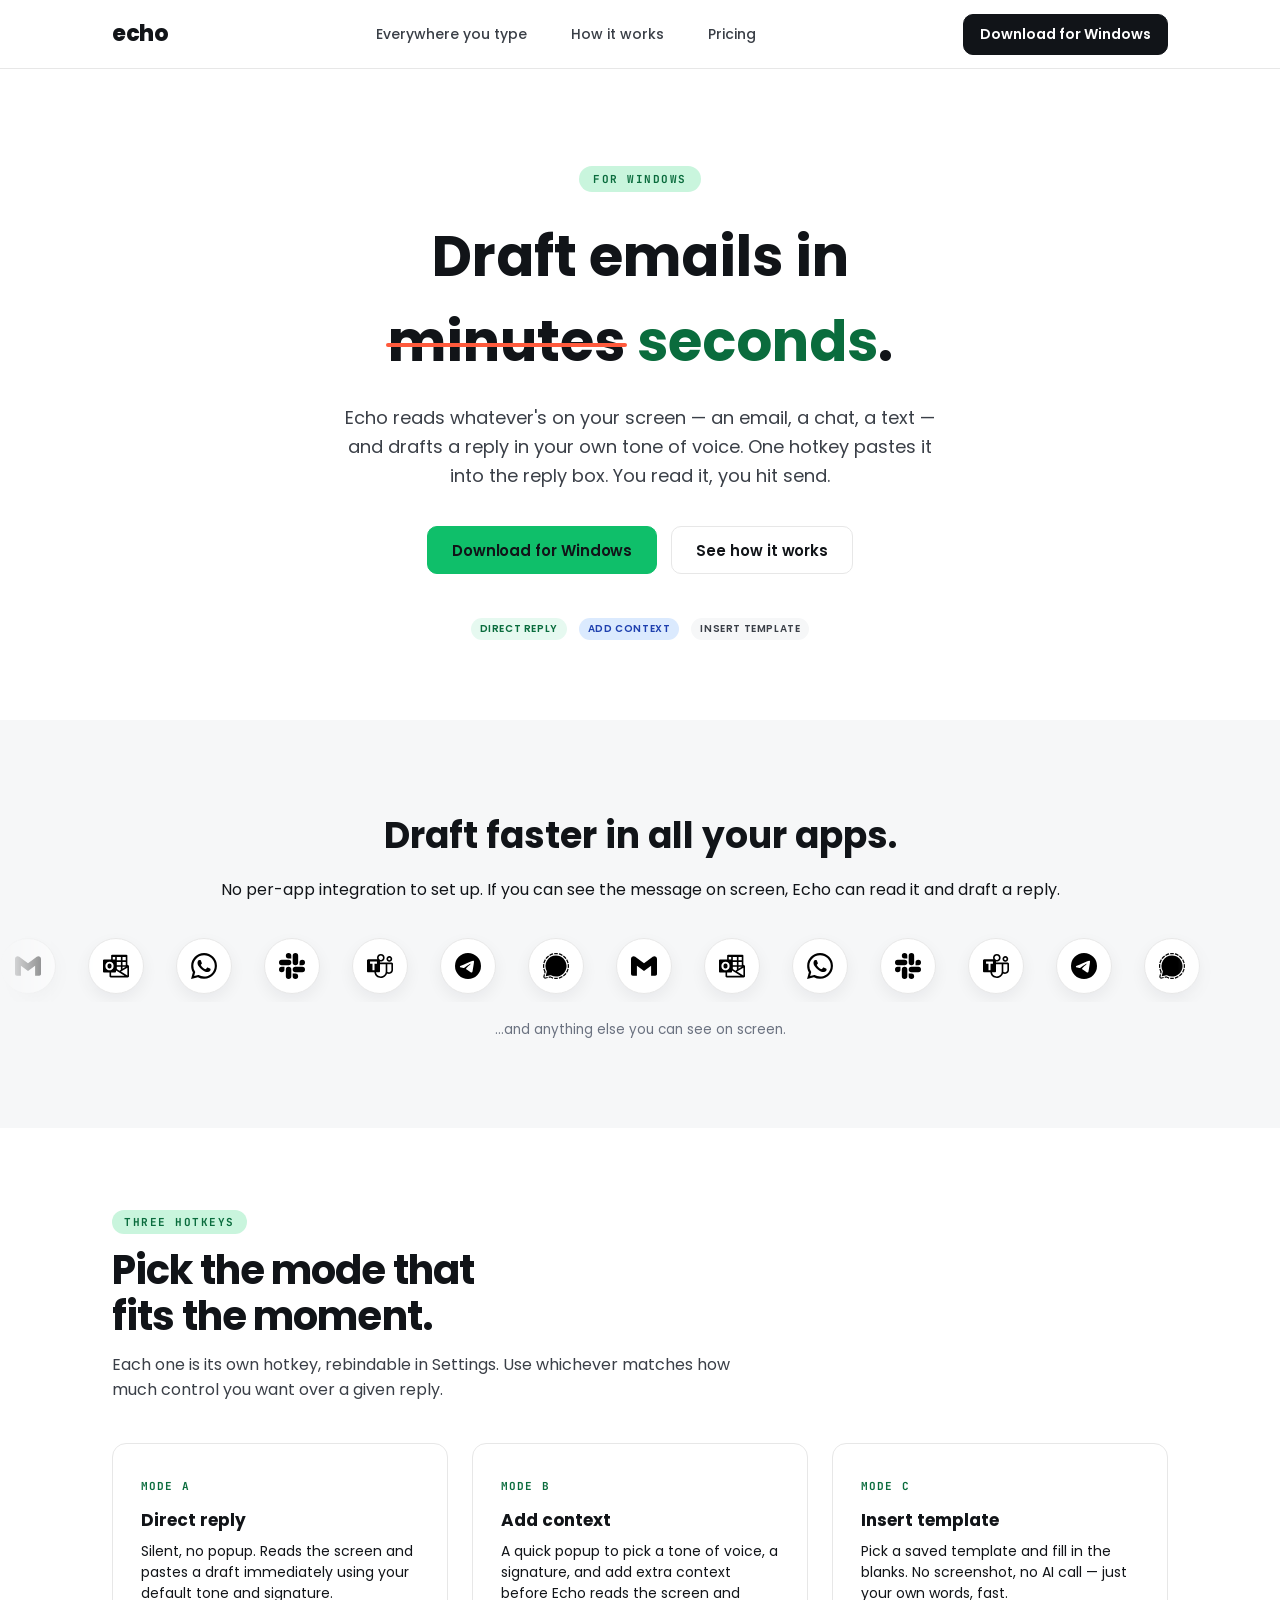
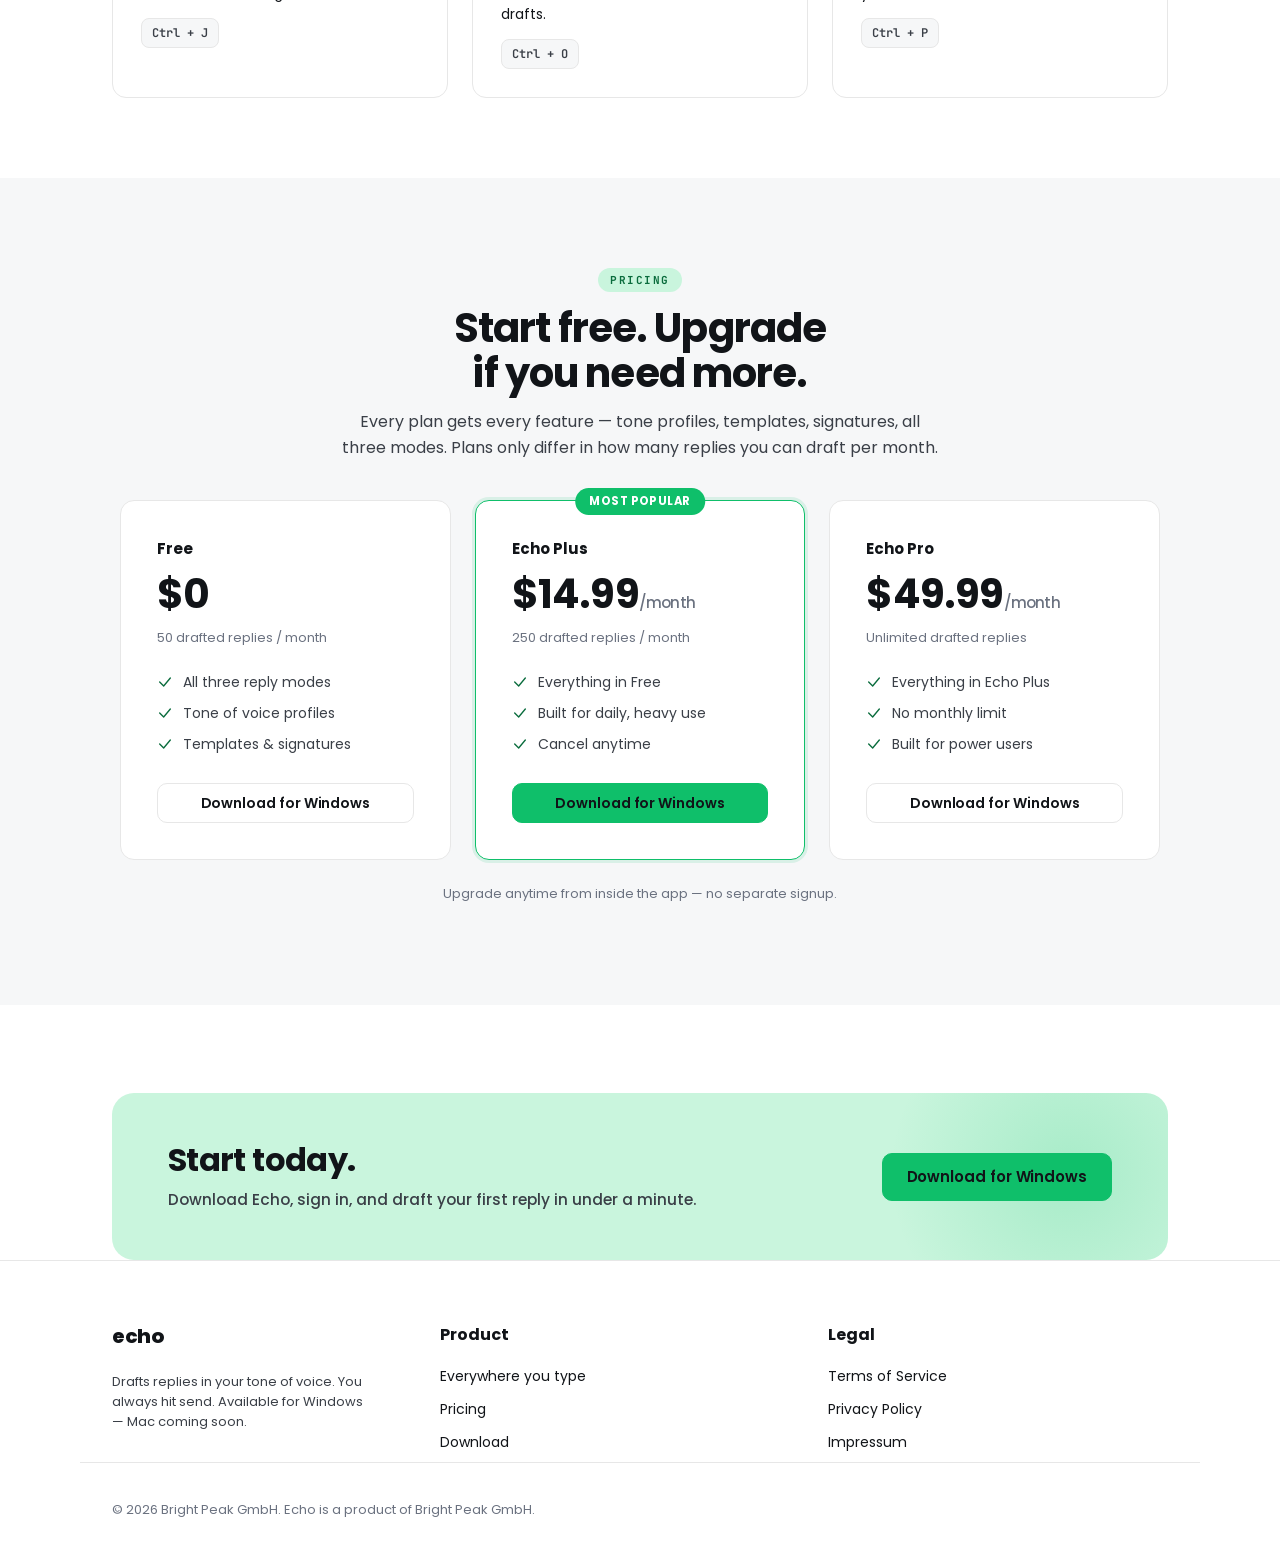
==== commit d60055b6: "Rebuild landing page around 5 sections: hero, app wave, modes, pricing, CTA Hero: "Draft emails in m" ====
--- a/index.html
+++ b/index.html
@@ -3,7 +3,7 @@
 <head>
 <meta charset="utf-8" />
 <meta name="viewport" content="width=device-width, initial-scale=1" />
-<title>Echo — reply to anything, in your own words</title>
+<title>Echo — draft emails in seconds, not minutes</title>
 <meta name="description" content="Echo reads the message on your screen and drafts a reply in your tone of voice. One hotkey, any app. You always hit send." />
 <link rel="preconnect" href="https://fonts.googleapis.com" />
 <link rel="preconnect" href="https://fonts.gstatic.com" crossorigin />
@@ -19,11 +19,11 @@
   <div class="topbar-inner container" style="max-width:1120px;">
     <a href="/" class="brand-mark" style="font-family:'Poppins',sans-serif;font-size:22px;font-weight:800;letter-spacing:-0.02em;color:var(--ink);">echo</a>
     <nav class="nav-links">
-      <a href="#features">Features</a>
+      <a href="#everywhere">Everywhere you type</a>
       <a href="#how-it-works">How it works</a>
       <a href="#pricing">Pricing</a>
     </nav>
-    <a class="nav-cta" href="https://github.com/diliniclas/echo-releases/releases/latest">Download</a>
+    <a class="nav-cta" href="https://github.com/diliniclas/echo-releases/releases/latest">Download for Windows</a>
   </div>
 </header>
 
@@ -31,15 +31,15 @@
 
   <!-- HERO -->
   <section class="hero container">
-    <span class="hero-kicker">FOR WINDOWS & MAC</span>
-    <h1>Reply to anything, in <span class="hl">seconds</span>.</h1>
+    <span class="hero-kicker">FOR WINDOWS</span>
+    <h1>Draft emails in <span class="struck">minutes</span> <span class="reveal">seconds</span>.</h1>
     <p class="lead">
       Echo reads whatever's on your screen — an email, a chat, a text — and drafts a reply
       in your own tone of voice. One hotkey pastes it into the reply box. You read it,
       you hit send.
     </p>
     <div class="actions">
-      <a class="btn btn-brand btn-lg" href="https://github.com/diliniclas/echo-releases/releases/latest">Download</a>
+      <a class="btn btn-brand btn-lg" href="https://github.com/diliniclas/echo-releases/releases/latest">Download for Windows</a>
       <a class="btn btn-secondary btn-lg" href="#how-it-works">See how it works</a>
     </div>
 
@@ -50,76 +50,38 @@
     </div>
   </section>
 
-  <!-- PLATFORMS / WORKS EVERYWHERE -->
-  <section class="section is-grey-band platform-section">
-    <div class="container">
-      <div class="platform-chips">
-        <span class="chip is-on">Windows — available now</span>
-        <span class="chip is-on">Mac — available now</span>
-      </div>
-      <h2>Works in every app you already use.</h2>
-      <p class="lead" style="margin:0 auto 32px;">No per-app integration to set up. If you can see the message on screen, Echo can read it and draft a reply.</p>
-      <div class="icon-cloud">
-        <span class="icon-badge"><img src="assets/icons/gmail.svg" alt="Gmail" /></span>
-        <span class="icon-badge"><img src="assets/icons/microsoftoutlook.svg" alt="Outlook" /></span>
-        <span class="icon-badge"><img src="assets/icons/whatsapp.svg" alt="WhatsApp" /></span>
-        <span class="icon-badge"><img src="assets/icons/slack.svg" alt="Slack" /></span>
-        <span class="icon-badge"><img src="assets/icons/microsoftteams.svg" alt="Microsoft Teams" /></span>
-        <span class="icon-badge"><img src="assets/icons/telegram.svg" alt="Telegram" /></span>
-        <span class="icon-badge"><img src="assets/icons/signal.svg" alt="Signal" /></span>
-      </div>
+  <!-- SECTION 2: DRAFT FASTER IN ALL YOUR APPS (animated icon wave) -->
+  <section class="section is-grey-band platform-section" id="everywhere">
+    <div class="container">
+      <h2>Draft faster in all your apps.</h2>
+      <p class="lead" style="margin:0 auto 8px;">No per-app integration to set up. If you can see the message on screen, Echo can read it and draft a reply.</p>
+    </div>
+    <div class="icon-wave">
+      <div class="icon-wave-track">
+        <span class="icon-badge" style="--i:0"><img src="assets/icons/gmail.svg" alt="Gmail" /></span>
+        <span class="icon-badge" style="--i:1"><img src="assets/icons/microsoftoutlook.svg" alt="Outlook" /></span>
+        <span class="icon-badge" style="--i:2"><img src="assets/icons/whatsapp.svg" alt="WhatsApp" /></span>
+        <span class="icon-badge" style="--i:3"><img src="assets/icons/slack.svg" alt="Slack" /></span>
+        <span class="icon-badge" style="--i:4"><img src="assets/icons/microsoftteams.svg" alt="Microsoft Teams" /></span>
+        <span class="icon-badge" style="--i:5"><img src="assets/icons/telegram.svg" alt="Telegram" /></span>
+        <span class="icon-badge" style="--i:6"><img src="assets/icons/signal.svg" alt="Signal" /></span>
+        <!-- duplicated for a seamless loop -->
+        <span class="icon-badge" style="--i:7" aria-hidden="true"><img src="assets/icons/gmail.svg" alt="" /></span>
+        <span class="icon-badge" style="--i:8" aria-hidden="true"><img src="assets/icons/microsoftoutlook.svg" alt="" /></span>
+        <span class="icon-badge" style="--i:9" aria-hidden="true"><img src="assets/icons/whatsapp.svg" alt="" /></span>
+        <span class="icon-badge" style="--i:10" aria-hidden="true"><img src="assets/icons/slack.svg" alt="" /></span>
+        <span class="icon-badge" style="--i:11" aria-hidden="true"><img src="assets/icons/microsoftteams.svg" alt="" /></span>
+        <span class="icon-badge" style="--i:12" aria-hidden="true"><img src="assets/icons/telegram.svg" alt="" /></span>
+        <span class="icon-badge" style="--i:13" aria-hidden="true"><img src="assets/icons/signal.svg" alt="" /></span>
+      </div>
+    </div>
+    <div class="container">
       <p class="icon-cloud-caption">...and anything else you can see on screen.</p>
     </div>
   </section>
 
-  <!-- FEATURES -->
-  <section class="section" id="features">
-    <div class="container">
-      <div class="section-head">
-        <div class="left">
-          <span class="kicker is-mono">Why Echo</span>
-          <h2>Built to get out of your <span class="hl">way</span>.</h2>
-          <p>No copy-pasting into a chatbot, no switching windows, no app-specific integration to set up. Echo works with whatever's already open.</p>
-        </div>
-      </div>
-
-      <div class="feature-grid">
-        <div class="feature-card">
-          <span class="icn"><svg viewBox="0 0 24 24" fill="none" stroke="currentColor" stroke-width="1.8" stroke-linecap="round" stroke-linejoin="round"><rect x="3" y="5" width="18" height="14" rx="2"/><circle cx="12" cy="12" r="3.2"/><path d="M8 5l1.5-2h5L16 5"/></svg></span>
-          <h3>Reads any app</h3>
-          <p>Email, chat, SMS — Echo captures whatever's on screen and understands it with Claude's vision, no per-app integration required.</p>
-        </div>
-        <div class="feature-card">
-          <span class="icn"><svg viewBox="0 0 24 24" fill="none" stroke="currentColor" stroke-width="1.8" stroke-linecap="round" stroke-linejoin="round"><path d="M4 7h4M4 12h2M4 17h6M14 4l6 6-9 9H7v-4l9-9 4-4z"/></svg></span>
-          <h3>Sounds like you</h3>
-          <p>Set up tone-of-voice profiles once. Echo drafts replies that match how you actually write, not a generic AI voice.</p>
-        </div>
-        <div class="feature-card">
-          <span class="icn"><svg viewBox="0 0 24 24" fill="none" stroke="currentColor" stroke-width="1.8" stroke-linecap="round" stroke-linejoin="round"><path d="M4 12l6 6L20 6"/></svg></span>
-          <h3>You always hit send</h3>
-          <p>Echo pastes a draft into the focused field. It never sends anything on its own — sending is always your manual, deliberate step.</p>
-        </div>
-        <div class="feature-card">
-          <span class="icn"><svg viewBox="0 0 24 24" fill="none" stroke="currentColor" stroke-width="1.8" stroke-linecap="round" stroke-linejoin="round"><rect x="4" y="3" width="16" height="18" rx="2"/><path d="M8 8h8M8 12h8M8 16h5"/></svg></span>
-          <h3>Saved templates</h3>
-          <p>For the replies you send all the time — pick a template, add a few details, paste. No screenshot or AI call needed.</p>
-        </div>
-        <div class="feature-card">
-          <span class="icn"><svg viewBox="0 0 24 24" fill="none" stroke="currentColor" stroke-width="1.8" stroke-linecap="round" stroke-linejoin="round"><path d="M3 17l6-6 4 4 8-8"/><path d="M21 7v6M21 7h-6"/></svg></span>
-          <h3>Real email signatures</h3>
-          <p>HTML signatures with your logo and formatting, auto-appended only in recognized email clients — never in chat apps.</p>
-        </div>
-        <div class="feature-card">
-          <span class="icn"><svg viewBox="0 0 24 24" fill="none" stroke="currentColor" stroke-width="1.8" stroke-linecap="round" stroke-linejoin="round"><rect x="2" y="6" width="20" height="13" rx="2"/><path d="M6 19v2M14 19v2"/><circle cx="8" cy="12.5" r="1"/><circle cx="16" cy="12.5" r="1"/></svg></span>
-          <h3>No tray icon, no clutter</h3>
-          <p>A small status widget you can hover for quick access. Everything else stays out of your way until you need it.</p>
-        </div>
-      </div>
-    </div>
-  </section>
-
-  <!-- HOW IT WORKS -->
-  <section class="section is-grey-band" id="how-it-works">
+  <!-- SECTION 3: THREE MODES -->
+  <section class="section" id="how-it-works">
     <div class="container">
       <div class="section-head">
         <div class="left">
@@ -152,54 +114,66 @@
     </div>
   </section>
 
-  <!-- PRICING -->
-  <section class="section" id="pricing">
+  <!-- SECTION 4: PRICING -->
+  <section class="section is-grey-band" id="pricing">
     <div class="container">
       <div class="section-head" style="justify-content:center;text-align:center;">
         <div class="left" style="max-width:60ch;margin:0 auto;">
           <span class="kicker is-mono">Pricing</span>
           <h2>Start free. Upgrade if you need more.</h2>
-          <p>Both plans get every feature — tone profiles, templates, signatures, all three modes. Premium just raises the monthly limit.</p>
-        </div>
-      </div>
-
-      <div class="pricing-grid">
+          <p>Every plan gets every feature — tone profiles, templates, signatures, all three modes. Plans only differ in how many replies you can draft per month.</p>
+        </div>
+      </div>
+
+      <div class="pricing-grid pricing-grid-3">
         <div class="price-card">
           <p class="plan-name">Free</p>
           <p class="plan-amount">$0</p>
-          <p class="plan-cap">100 drafted replies / month</p>
+          <p class="plan-cap">50 drafted replies / month</p>
           <ul>
             <li><svg viewBox="0 0 24 24" fill="none" stroke="currentColor" stroke-width="2" stroke-linecap="round" stroke-linejoin="round"><path d="M4 12l6 6L20 6"/></svg>All three reply modes</li>
             <li><svg viewBox="0 0 24 24" fill="none" stroke="currentColor" stroke-width="2" stroke-linecap="round" stroke-linejoin="round"><path d="M4 12l6 6L20 6"/></svg>Tone of voice profiles</li>
             <li><svg viewBox="0 0 24 24" fill="none" stroke="currentColor" stroke-width="2" stroke-linecap="round" stroke-linejoin="round"><path d="M4 12l6 6L20 6"/></svg>Templates &amp; signatures</li>
           </ul>
-          <a class="btn btn-secondary btn-block" href="https://github.com/diliniclas/echo-releases/releases/latest">Download</a>
+          <a class="btn btn-secondary btn-block" href="https://github.com/diliniclas/echo-releases/releases/latest">Download for Windows</a>
         </div>
         <div class="price-card is-featured">
-          <p class="plan-name">Premium</p>
+          <span class="price-card-badge">Most popular</span>
+          <p class="plan-name">Echo Plus</p>
           <p class="plan-amount">$14.99<span>/month</span></p>
-          <p class="plan-cap">A much higher monthly limit</p>
+          <p class="plan-cap">250 drafted replies / month</p>
           <ul>
             <li><svg viewBox="0 0 24 24" fill="none" stroke="currentColor" stroke-width="2" stroke-linecap="round" stroke-linejoin="round"><path d="M4 12l6 6L20 6"/></svg>Everything in Free</li>
             <li><svg viewBox="0 0 24 24" fill="none" stroke="currentColor" stroke-width="2" stroke-linecap="round" stroke-linejoin="round"><path d="M4 12l6 6L20 6"/></svg>Built for daily, heavy use</li>
             <li><svg viewBox="0 0 24 24" fill="none" stroke="currentColor" stroke-width="2" stroke-linecap="round" stroke-linejoin="round"><path d="M4 12l6 6L20 6"/></svg>Cancel anytime</li>
           </ul>
-          <a class="btn btn-brand btn-block" href="https://github.com/diliniclas/echo-releases/releases/latest">Download to get started</a>
+          <a class="btn btn-brand btn-block" href="https://github.com/diliniclas/echo-releases/releases/latest">Download for Windows</a>
+        </div>
+        <div class="price-card">
+          <p class="plan-name">Echo Pro</p>
+          <p class="plan-amount">$49.99<span>/month</span></p>
+          <p class="plan-cap">Unlimited drafted replies</p>
+          <ul>
+            <li><svg viewBox="0 0 24 24" fill="none" stroke="currentColor" stroke-width="2" stroke-linecap="round" stroke-linejoin="round"><path d="M4 12l6 6L20 6"/></svg>Everything in Echo Plus</li>
+            <li><svg viewBox="0 0 24 24" fill="none" stroke="currentColor" stroke-width="2" stroke-linecap="round" stroke-linejoin="round"><path d="M4 12l6 6L20 6"/></svg>No monthly limit</li>
+            <li><svg viewBox="0 0 24 24" fill="none" stroke="currentColor" stroke-width="2" stroke-linecap="round" stroke-linejoin="round"><path d="M4 12l6 6L20 6"/></svg>Built for power users</li>
+          </ul>
+          <a class="btn btn-secondary btn-block" href="https://github.com/diliniclas/echo-releases/releases/latest">Download for Windows</a>
         </div>
       </div>
       <p style="text-align:center;font-size:13px;color:var(--muted);margin-top:24px;">Upgrade anytime from inside the app — no separate signup.</p>
     </div>
   </section>
 
-  <!-- FINAL CTA -->
+  <!-- SECTION 5: START TODAY -->
   <section class="container">
     <div class="join-cta">
       <div>
-        <h2>Stop staring at a blank reply box.</h2>
+        <h2>Start today.</h2>
         <p>Download Echo, sign in, and draft your first reply in under a minute.</p>
       </div>
       <div class="actions">
-        <a class="btn btn-brand btn-lg" href="https://github.com/diliniclas/echo-releases/releases/latest">Download</a>
+        <a class="btn btn-brand btn-lg" href="https://github.com/diliniclas/echo-releases/releases/latest">Download for Windows</a>
       </div>
     </div>
   </section>
@@ -210,12 +184,12 @@
   <div class="footer-inner">
     <div class="footer-brand">
       <a href="/" class="brand-mark" style="font-family:'Poppins',sans-serif;font-size:20px;font-weight:800;letter-spacing:-0.02em;color:var(--ink);">echo</a>
-      <p style="font-size:13px;color:var(--ink-2);max-width:32ch;margin:14px 0 0;">Drafts replies in your tone of voice. You always hit send. Available for Windows and Mac.</p>
+      <p style="font-size:13px;color:var(--ink-2);max-width:32ch;margin:14px 0 0;">Drafts replies in your tone of voice. You always hit send. Available for Windows — Mac coming soon.</p>
     </div>
     <div class="footer-col">
       <h2>Product</h2>
       <ul>
-        <li><a href="#features">Features</a></li>
+        <li><a href="#everywhere">Everywhere you type</a></li>
         <li><a href="#pricing">Pricing</a></li>
         <li><a href="https://github.com/diliniclas/echo-releases/releases/latest">Download</a></li>
       </ul>
--- a/css/site.css
+++ b/css/site.css
@@ -18,8 +18,40 @@
 .hero { padding: 96px 0 80px; text-align: center; }
 .hero .hero-kicker { display: inline-flex; }
 .hero h1 {
-  font-size: 56px; max-width: 16ch; margin: 0 auto 20px;
+  font-size: 56px; max-width: 20ch; margin: 0 auto 20px;
   text-wrap: balance;
+}
+
+/* "minutes" strikes itself out, "seconds" lands a beat later — a one-time
+   entrance moment, not a loop, so it reads as emphasis rather than a gimmick. */
+.hero h1 .struck {
+  position: relative;
+  display: inline-block;
+}
+.hero h1 .struck::after {
+  content: '';
+  position: absolute;
+  left: -2px; right: -2px; top: 52%;
+  height: 4px;
+  background: var(--accent);
+  border-radius: 2px;
+  transform: scaleX(0);
+  transform-origin: left;
+  animation: strike-in 0.45s ease-out 0.7s forwards;
+}
+.hero h1 .reveal {
+  display: inline-block;
+  color: var(--brand-deep);
+  opacity: 0;
+  transform: translateY(8px);
+  animation: reveal-in 0.4s ease-out 1.1s forwards;
+}
+@keyframes strike-in { to { transform: scaleX(1); } }
+@keyframes reveal-in { to { opacity: 1; transform: translateY(0); } }
+@media (prefers-reduced-motion: reduce) {
+  .hero h1 .struck::after, .hero h1 .reveal { animation: none; }
+  .hero h1 .struck::after { transform: scaleX(1); }
+  .hero h1 .reveal { opacity: 1; transform: none; }
 }
 .hero .lead {
   font-size: 18px; color: var(--ink-2); max-width: 56ch;
@@ -38,43 +70,49 @@
 .platform-section h2 { font-size: 36px; max-width: 24ch; margin: 0 auto 14px; text-wrap: balance; }
 .platform-chips { display: flex; gap: 10px; justify-content: center; margin-bottom: 28px; }
 
-/* Scattered cloud of real app icons (Simple Icons, CC0-licensed, self-hosted in
-   assets/icons/ — fetched once, no live hotlinking) used descriptively to show
-   compatibility. These are not client logos and imply no partnership/endorsement. */
-.icon-cloud { display: flex; gap: 18px; justify-content: center; flex-wrap: wrap; padding: 8px 0; }
+/* Real app icons (Simple Icons, CC0-licensed, self-hosted in assets/icons/ —
+   fetched once, no live hotlinking) used descriptively to show compatibility.
+   These are not client logos and imply no partnership/endorsement. */
 .icon-badge {
   width: 56px; height: 56px; border-radius: 50%;
   background: #fff; border: 1px solid var(--line);
   display: inline-flex; align-items: center; justify-content: center;
   box-shadow: 0 6px 16px rgba(15,23,42,0.06);
+  flex-shrink: 0;
   transition: transform .18s ease, box-shadow .18s ease;
 }
 .icon-badge img { width: 26px; height: 26px; display: block; }
-.icon-badge:hover { transform: translateY(-3px) scale(1.04); box-shadow: 0 10px 22px rgba(15,23,42,0.10); }
-.icon-badge:nth-child(odd) { transform: rotate(-4deg); }
-.icon-badge:nth-child(even) { transform: rotate(4deg); }
-.icon-badge:nth-child(3n) { transform: rotate(-7deg) translateY(4px); }
-.icon-badge:hover { transform: translateY(-3px) scale(1.06) rotate(0deg); }
-.icon-cloud-caption { font-size: 13.5px; color: var(--muted); margin: 18px 0 0; }
+.icon-cloud-caption { font-size: 13.5px; color: var(--muted); margin: 18px 0 0; text-align: center; }
 
-/* ---------- Feature grid ---------- */
-.feature-grid {
-  display: grid; grid-template-columns: repeat(3, 1fr); gap: 24px;
+/* ---------- Icon wave (Section 2 — "draft faster in all your apps") ----------
+   An infinite horizontal marquee (the track is the icon set duplicated once,
+   translated by exactly -50% so the loop point is invisible) with each badge
+   bobbing on its own offset, so the row reads as a wave travelling through the
+   icons rather than a flat scroll. A fixed inline --i index (not nth-child)
+   keeps the stagger correct across the duplicated half too. */
+.icon-wave {
+  overflow: hidden;
+  padding: 28px 0 8px;
+  -webkit-mask-image: linear-gradient(90deg, transparent, #000 8%, #000 92%, transparent);
+  mask-image: linear-gradient(90deg, transparent, #000 8%, #000 92%, transparent);
 }
-@media (max-width: 860px) { .feature-grid { grid-template-columns: 1fr; } }
-.feature-card {
-  background: #fff; border: 1px solid var(--line); border-radius: var(--radius);
-  padding: 28px;
+.icon-wave-track {
+  display: flex;
+  gap: 32px;
+  width: max-content;
+  animation: wave-scroll 22s linear infinite;
 }
-.feature-card .icn {
-  width: 40px; height: 40px; border-radius: 10px;
-  background: var(--brand-soft); color: var(--brand-deep);
-  display: inline-flex; align-items: center; justify-content: center;
-  margin-bottom: 16px;
+.icon-wave .icon-badge {
+  animation: wave-bob 1.8s ease-in-out infinite;
+  animation-delay: calc(var(--i, 0) * 0.12s);
 }
-.feature-card .icn svg { width: 20px; height: 20px; }
-.feature-card h3 { font-size: 17px; margin: 0 0 8px; }
-.feature-card p { font-size: 14px; margin: 0; }
+.icon-wave .icon-badge:hover { transform: translateY(-3px) scale(1.06); box-shadow: 0 10px 22px rgba(15,23,42,0.10); }
+@keyframes wave-scroll { from { transform: translateX(0); } to { transform: translateX(-50%); } }
+@keyframes wave-bob { 0%, 100% { transform: translateY(0); } 50% { transform: translateY(-12px); } }
+@media (prefers-reduced-motion: reduce) {
+  .icon-wave-track { animation: none; }
+  .icon-wave .icon-badge { animation: none; }
+}
 
 /* ---------- "Three ways to draft" cards ---------- */
 .mode-grid { display: grid; grid-template-columns: repeat(3, 1fr); gap: 24px; }
@@ -96,11 +134,19 @@
 /* ---------- Pricing ---------- */
 .pricing-grid { display: grid; grid-template-columns: repeat(2, 1fr); gap: 24px; max-width: 760px; margin: 0 auto; }
 @media (max-width: 700px) { .pricing-grid { grid-template-columns: 1fr; } }
+.pricing-grid-3 { grid-template-columns: repeat(3, 1fr); max-width: 1040px; }
+@media (max-width: 900px) { .pricing-grid-3 { grid-template-columns: 1fr; max-width: 420px; } }
 .price-card {
   background: #fff; border: 1px solid var(--line); border-radius: var(--radius);
-  padding: 36px;
+  padding: 36px; position: relative;
 }
-.price-card.is-featured { border-color: var(--brand); box-shadow: var(--sel-active-ring); position: relative; }
+.price-card.is-featured { border-color: var(--brand); box-shadow: var(--sel-active-ring); }
+.price-card-badge {
+  position: absolute; top: -13px; left: 50%; transform: translateX(-50%);
+  background: var(--brand); color: #fff; font-size: 11.5px; font-weight: 700;
+  letter-spacing: 0.04em; text-transform: uppercase;
+  padding: 5px 14px; border-radius: 999px;
+}
 .price-card .plan-name { font-size: 15px; font-weight: 700; margin: 0 0 4px; }
 .price-card .plan-amount { font-size: 40px; font-weight: 700; letter-spacing: -0.02em; margin: 0 0 4px; }
 .price-card .plan-amount span { font-size: 15px; font-weight: 500; color: var(--muted); }
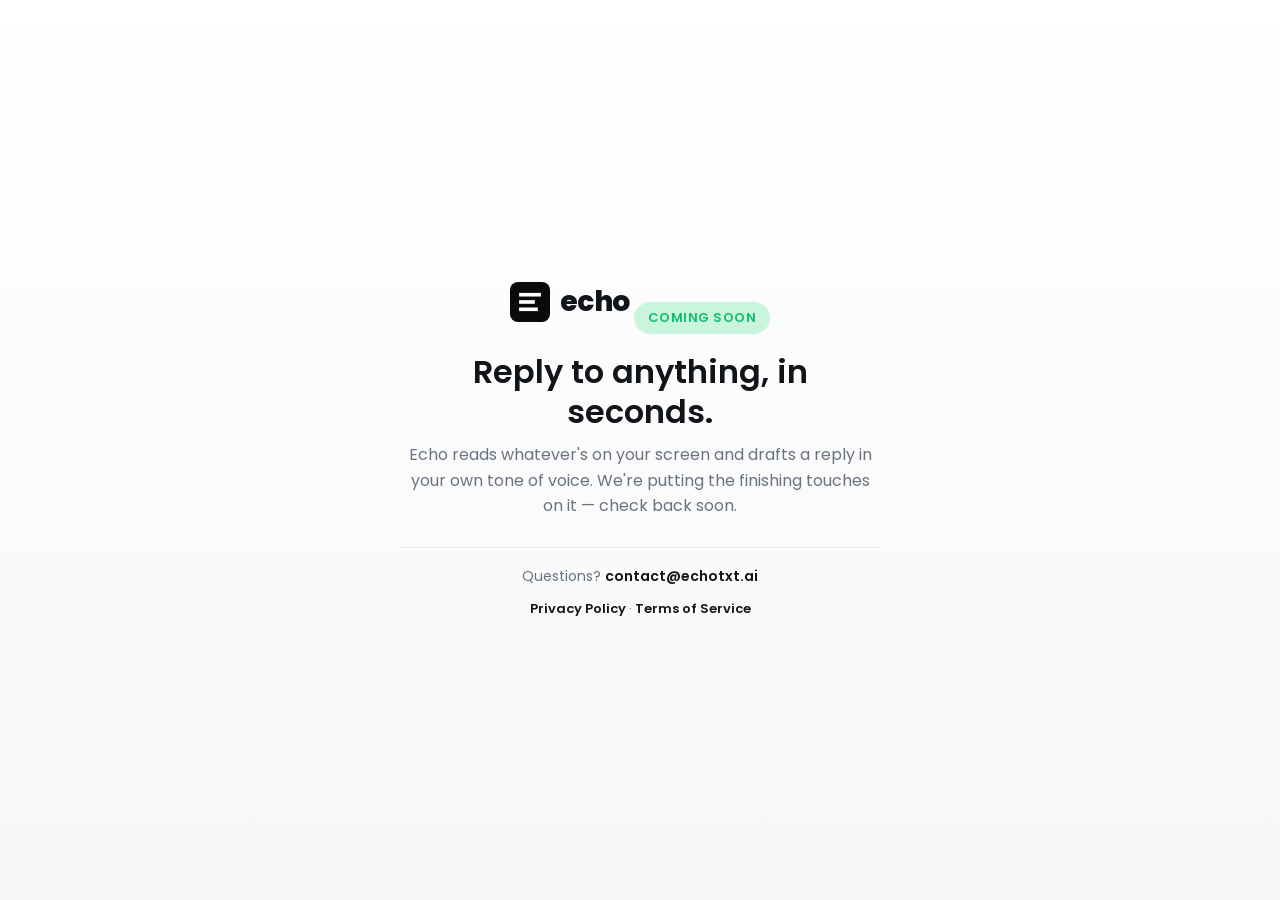
==== commit a519a0f6: "Add logo icon and favicon to all pages - assets/icon.svg + assets/favicon.ico copied from the Echo W" ====
--- a/index.html
+++ b/index.html
@@ -3,210 +3,111 @@
 <head>
 <meta charset="utf-8" />
 <meta name="viewport" content="width=device-width, initial-scale=1" />
-<title>Echo — draft emails in seconds, not minutes</title>
-<meta name="description" content="Echo reads the message on your screen and drafts a reply in your tone of voice. One hotkey, any app. You always hit send." />
+<meta name="robots" content="noindex, nofollow" />
+<title>Echo — coming soon</title>
+<meta name="description" content="Echo reads the message on your screen and drafts a reply in your tone of voice. Coming soon." />
+<link rel="icon" href="assets/icon.svg" type="image/svg+xml">
+<link rel="icon" href="assets/favicon.ico" sizes="any">
 <link rel="preconnect" href="https://fonts.googleapis.com" />
 <link rel="preconnect" href="https://fonts.gstatic.com" crossorigin />
-<link href="https://fonts.googleapis.com/css2?family=Poppins:wght@400;500;600;700;800&family=JetBrains+Mono:wght@400;500;600&display=swap" rel="stylesheet" />
-<link rel="stylesheet" href="css/chrome.css" />
-<link rel="stylesheet" href="css/buttons.css" />
-<link rel="stylesheet" href="css/forms.css" />
-<link rel="stylesheet" href="css/site.css" />
+<link href="https://fonts.googleapis.com/css2?family=Poppins:wght@400;600;800&display=swap" rel="stylesheet" />
+<style>
+  :root {
+    --ink: #111418;
+    --muted: #6b7280;
+    --bg: #ffffff;
+    --bg-soft: #f6f7f8;
+    --brand: #0fbf6a;
+    --brand-soft: #c9f5dd;
+    --line: #e7e7e7;
+  }
+  * { box-sizing: border-box; }
+  html, body {
+    margin: 0;
+    height: 100%;
+    font-family: 'Poppins', system-ui, sans-serif;
+    color: var(--ink);
+    background: linear-gradient(180deg, var(--bg) 0%, var(--bg-soft) 100%);
+  }
+  body {
+    display: flex;
+    align-items: center;
+    justify-content: center;
+    text-align: center;
+    padding: 24px;
+  }
+  .card {
+    max-width: 480px;
+  }
+  .brand-mark {
+    display: inline-flex;
+    align-items: center;
+    gap: 10px;
+    justify-content: center;
+    font-size: 28px;
+    font-weight: 800;
+    letter-spacing: -0.02em;
+  }
+  .brand-mark img {
+    border-radius: 8px;
+    flex-shrink: 0;
+  }
+  .pill {
+    display: inline-block;
+    margin-top: 18px;
+    padding: 6px 14px;
+    border-radius: 999px;
+    background: var(--brand-soft);
+    color: var(--brand);
+    font-size: 13px;
+    font-weight: 600;
+    letter-spacing: 0.04em;
+    text-transform: uppercase;
+  }
+  h1 {
+    font-size: 32px;
+    font-weight: 600;
+    line-height: 1.25;
+    margin: 18px 0 10px;
+  }
+  p.lead {
+    color: var(--muted);
+    font-size: 16px;
+    line-height: 1.6;
+    margin: 0 0 28px;
+  }
+  .contact {
+    font-size: 14px;
+    color: var(--muted);
+    border-top: 1px solid var(--line);
+    padding-top: 18px;
+  }
+  .contact a {
+    color: var(--ink);
+    font-weight: 600;
+    text-decoration: none;
+  }
+  .contact a:hover { color: var(--brand); }
+</style>
 </head>
 <body>
-
-<header class="topbar">
-  <div class="topbar-inner container" style="max-width:1120px;">
-    <a href="/" class="brand-mark" style="font-family:'Poppins',sans-serif;font-size:22px;font-weight:800;letter-spacing:-0.02em;color:var(--ink);">echo</a>
-    <nav class="nav-links">
-      <a href="#everywhere">Everywhere you type</a>
-      <a href="#how-it-works">How it works</a>
-      <a href="#pricing">Pricing</a>
-    </nav>
-    <a class="nav-cta" href="https://github.com/diliniclas/echo-releases/releases/latest">Download for Windows</a>
-  </div>
-</header>
-
-<main>
-
-  <!-- HERO -->
-  <section class="hero container">
-    <span class="hero-kicker">FOR WINDOWS</span>
-    <h1>Draft emails in <span class="struck">minutes</span> <span class="reveal">seconds</span>.</h1>
+  <div class="card">
+    <div class="brand-mark">
+      <img src="assets/icon.svg" alt="Echo" width="40" height="40">
+      echo
+    </div>
+    <span class="pill">Coming soon</span>
+    <h1>Reply to anything, in seconds.</h1>
     <p class="lead">
-      Echo reads whatever's on your screen — an email, a chat, a text — and drafts a reply
-      in your own tone of voice. One hotkey pastes it into the reply box. You read it,
-      you hit send.
+      Echo reads whatever's on your screen and drafts a reply in your own tone of voice.
+      We're putting the finishing touches on it — check back soon.
     </p>
-    <div class="actions">
-      <a class="btn btn-brand btn-lg" href="https://github.com/diliniclas/echo-releases/releases/latest">Download for Windows</a>
-      <a class="btn btn-secondary btn-lg" href="#how-it-works">See how it works</a>
+    <div class="contact">
+      Questions? <a href="mailto:contact@echotxt.ai">contact@echotxt.ai</a>
     </div>
-
-    <div class="mode-row">
-      <span class="tag tag-brand is-upper">Direct reply</span>
-      <span class="tag tag-info is-upper">Add context</span>
-      <span class="tag tag-neutral is-upper">Insert template</span>
-    </div>
-  </section>
-
-  <!-- SECTION 2: DRAFT FASTER IN ALL YOUR APPS (animated icon wave) -->
-  <section class="section is-grey-band platform-section" id="everywhere">
-    <div class="container">
-      <h2>Draft faster in all your apps.</h2>
-      <p class="lead" style="margin:0 auto 8px;">No per-app integration to set up. If you can see the message on screen, Echo can read it and draft a reply.</p>
-    </div>
-    <div class="icon-wave">
-      <div class="icon-wave-track">
-        <span class="icon-badge" style="--i:0"><img src="assets/icons/gmail.svg" alt="Gmail" /></span>
-        <span class="icon-badge" style="--i:1"><img src="assets/icons/microsoftoutlook.svg" alt="Outlook" /></span>
-        <span class="icon-badge" style="--i:2"><img src="assets/icons/whatsapp.svg" alt="WhatsApp" /></span>
-        <span class="icon-badge" style="--i:3"><img src="assets/icons/slack.svg" alt="Slack" /></span>
-        <span class="icon-badge" style="--i:4"><img src="assets/icons/microsoftteams.svg" alt="Microsoft Teams" /></span>
-        <span class="icon-badge" style="--i:5"><img src="assets/icons/telegram.svg" alt="Telegram" /></span>
-        <span class="icon-badge" style="--i:6"><img src="assets/icons/signal.svg" alt="Signal" /></span>
-        <!-- duplicated for a seamless loop -->
-        <span class="icon-badge" style="--i:7" aria-hidden="true"><img src="assets/icons/gmail.svg" alt="" /></span>
-        <span class="icon-badge" style="--i:8" aria-hidden="true"><img src="assets/icons/microsoftoutlook.svg" alt="" /></span>
-        <span class="icon-badge" style="--i:9" aria-hidden="true"><img src="assets/icons/whatsapp.svg" alt="" /></span>
-        <span class="icon-badge" style="--i:10" aria-hidden="true"><img src="assets/icons/slack.svg" alt="" /></span>
-        <span class="icon-badge" style="--i:11" aria-hidden="true"><img src="assets/icons/microsoftteams.svg" alt="" /></span>
-        <span class="icon-badge" style="--i:12" aria-hidden="true"><img src="assets/icons/telegram.svg" alt="" /></span>
-        <span class="icon-badge" style="--i:13" aria-hidden="true"><img src="assets/icons/signal.svg" alt="" /></span>
-      </div>
-    </div>
-    <div class="container">
-      <p class="icon-cloud-caption">...and anything else you can see on screen.</p>
-    </div>
-  </section>
-
-  <!-- SECTION 3: THREE MODES -->
-  <section class="section" id="how-it-works">
-    <div class="container">
-      <div class="section-head">
-        <div class="left">
-          <span class="kicker is-mono">Three hotkeys</span>
-          <h2>Pick the mode that fits the moment.</h2>
-          <p>Each one is its own hotkey, rebindable in Settings. Use whichever matches how much control you want over a given reply.</p>
-        </div>
-      </div>
-
-      <div class="mode-grid">
-        <div class="mode-card">
-          <span class="step">Mode A</span>
-          <h3>Direct reply</h3>
-          <p>Silent, no popup. Reads the screen and pastes a draft immediately using your default tone and signature.</p>
-          <span class="hotkey">Ctrl + J</span>
-        </div>
-        <div class="mode-card">
-          <span class="step">Mode B</span>
-          <h3>Add context</h3>
-          <p>A quick popup to pick a tone of voice, a signature, and add extra context before Echo reads the screen and drafts.</p>
-          <span class="hotkey">Ctrl + O</span>
-        </div>
-        <div class="mode-card">
-          <span class="step">Mode C</span>
-          <h3>Insert template</h3>
-          <p>Pick a saved template and fill in the blanks. No screenshot, no AI call — just your own words, fast.</p>
-          <span class="hotkey">Ctrl + P</span>
-        </div>
-      </div>
-    </div>
-  </section>
-
-  <!-- SECTION 4: PRICING -->
-  <section class="section is-grey-band" id="pricing">
-    <div class="container">
-      <div class="section-head" style="justify-content:center;text-align:center;">
-        <div class="left" style="max-width:60ch;margin:0 auto;">
-          <span class="kicker is-mono">Pricing</span>
-          <h2>Start free. Upgrade if you need more.</h2>
-          <p>Every plan gets every feature — tone profiles, templates, signatures, all three modes. Plans only differ in how many replies you can draft per month.</p>
-        </div>
-      </div>
-
-      <div class="pricing-grid pricing-grid-3">
-        <div class="price-card">
-          <p class="plan-name">Free</p>
-          <p class="plan-amount">$0</p>
-          <p class="plan-cap">50 drafted replies / month</p>
-          <ul>
-            <li><svg viewBox="0 0 24 24" fill="none" stroke="currentColor" stroke-width="2" stroke-linecap="round" stroke-linejoin="round"><path d="M4 12l6 6L20 6"/></svg>All three reply modes</li>
-            <li><svg viewBox="0 0 24 24" fill="none" stroke="currentColor" stroke-width="2" stroke-linecap="round" stroke-linejoin="round"><path d="M4 12l6 6L20 6"/></svg>Tone of voice profiles</li>
-            <li><svg viewBox="0 0 24 24" fill="none" stroke="currentColor" stroke-width="2" stroke-linecap="round" stroke-linejoin="round"><path d="M4 12l6 6L20 6"/></svg>Templates &amp; signatures</li>
-          </ul>
-          <a class="btn btn-secondary btn-block" href="https://github.com/diliniclas/echo-releases/releases/latest">Download for Windows</a>
-        </div>
-        <div class="price-card is-featured">
-          <span class="price-card-badge">Most popular</span>
-          <p class="plan-name">Echo Plus</p>
-          <p class="plan-amount">$14.99<span>/month</span></p>
-          <p class="plan-cap">250 drafted replies / month</p>
-          <ul>
-            <li><svg viewBox="0 0 24 24" fill="none" stroke="currentColor" stroke-width="2" stroke-linecap="round" stroke-linejoin="round"><path d="M4 12l6 6L20 6"/></svg>Everything in Free</li>
-            <li><svg viewBox="0 0 24 24" fill="none" stroke="currentColor" stroke-width="2" stroke-linecap="round" stroke-linejoin="round"><path d="M4 12l6 6L20 6"/></svg>Built for daily, heavy use</li>
-            <li><svg viewBox="0 0 24 24" fill="none" stroke="currentColor" stroke-width="2" stroke-linecap="round" stroke-linejoin="round"><path d="M4 12l6 6L20 6"/></svg>Cancel anytime</li>
-          </ul>
-          <a class="btn btn-brand btn-block" href="https://github.com/diliniclas/echo-releases/releases/latest">Download for Windows</a>
-        </div>
-        <div class="price-card">
-          <p class="plan-name">Echo Pro</p>
-          <p class="plan-amount">$49.99<span>/month</span></p>
-          <p class="plan-cap">Unlimited drafted replies</p>
-          <ul>
-            <li><svg viewBox="0 0 24 24" fill="none" stroke="currentColor" stroke-width="2" stroke-linecap="round" stroke-linejoin="round"><path d="M4 12l6 6L20 6"/></svg>Everything in Echo Plus</li>
-            <li><svg viewBox="0 0 24 24" fill="none" stroke="currentColor" stroke-width="2" stroke-linecap="round" stroke-linejoin="round"><path d="M4 12l6 6L20 6"/></svg>No monthly limit</li>
-            <li><svg viewBox="0 0 24 24" fill="none" stroke="currentColor" stroke-width="2" stroke-linecap="round" stroke-linejoin="round"><path d="M4 12l6 6L20 6"/></svg>Built for power users</li>
-          </ul>
-          <a class="btn btn-secondary btn-block" href="https://github.com/diliniclas/echo-releases/releases/latest">Download for Windows</a>
-        </div>
-      </div>
-      <p style="text-align:center;font-size:13px;color:var(--muted);margin-top:24px;">Upgrade anytime from inside the app — no separate signup.</p>
-    </div>
-  </section>
-
-  <!-- SECTION 5: START TODAY -->
-  <section class="container">
-    <div class="join-cta">
-      <div>
-        <h2>Start today.</h2>
-        <p>Download Echo, sign in, and draft your first reply in under a minute.</p>
-      </div>
-      <div class="actions">
-        <a class="btn btn-brand btn-lg" href="https://github.com/diliniclas/echo-releases/releases/latest">Download for Windows</a>
-      </div>
-    </div>
-  </section>
-
-</main>
-
-<footer class="site-footer">
-  <div class="footer-inner">
-    <div class="footer-brand">
-      <a href="/" class="brand-mark" style="font-family:'Poppins',sans-serif;font-size:20px;font-weight:800;letter-spacing:-0.02em;color:var(--ink);">echo</a>
-      <p style="font-size:13px;color:var(--ink-2);max-width:32ch;margin:14px 0 0;">Drafts replies in your tone of voice. You always hit send. Available for Windows — Mac coming soon.</p>
-    </div>
-    <div class="footer-col">
-      <h2>Product</h2>
-      <ul>
-        <li><a href="#everywhere">Everywhere you type</a></li>
-        <li><a href="#pricing">Pricing</a></li>
-        <li><a href="https://github.com/diliniclas/echo-releases/releases/latest">Download</a></li>
-      </ul>
-    </div>
-    <div class="footer-col">
-      <h2>Legal</h2>
-      <ul>
-        <li><a href="terms.html">Terms of Service</a></li>
-        <li><a href="privacy.html">Privacy Policy</a></li>
-        <li><a href="impressum.html">Impressum</a></li>
-      </ul>
+    <div class="contact" style="border-top:none;padding-top:12px;font-size:13px;">
+      <a href="privacy.html">Privacy Policy</a> &middot; <a href="terms.html">Terms of Service</a>
     </div>
   </div>
-  <div class="footer-inner" style="grid-template-columns:1fr;margin-top:8px;padding-top:24px;border-top:1px solid var(--line);">
-    <p class="copyright">© 2026 Bright Peak GmbH. Echo is a product of Bright Peak GmbH.</p>
-  </div>
-</footer>
-
 </body>
 </html>
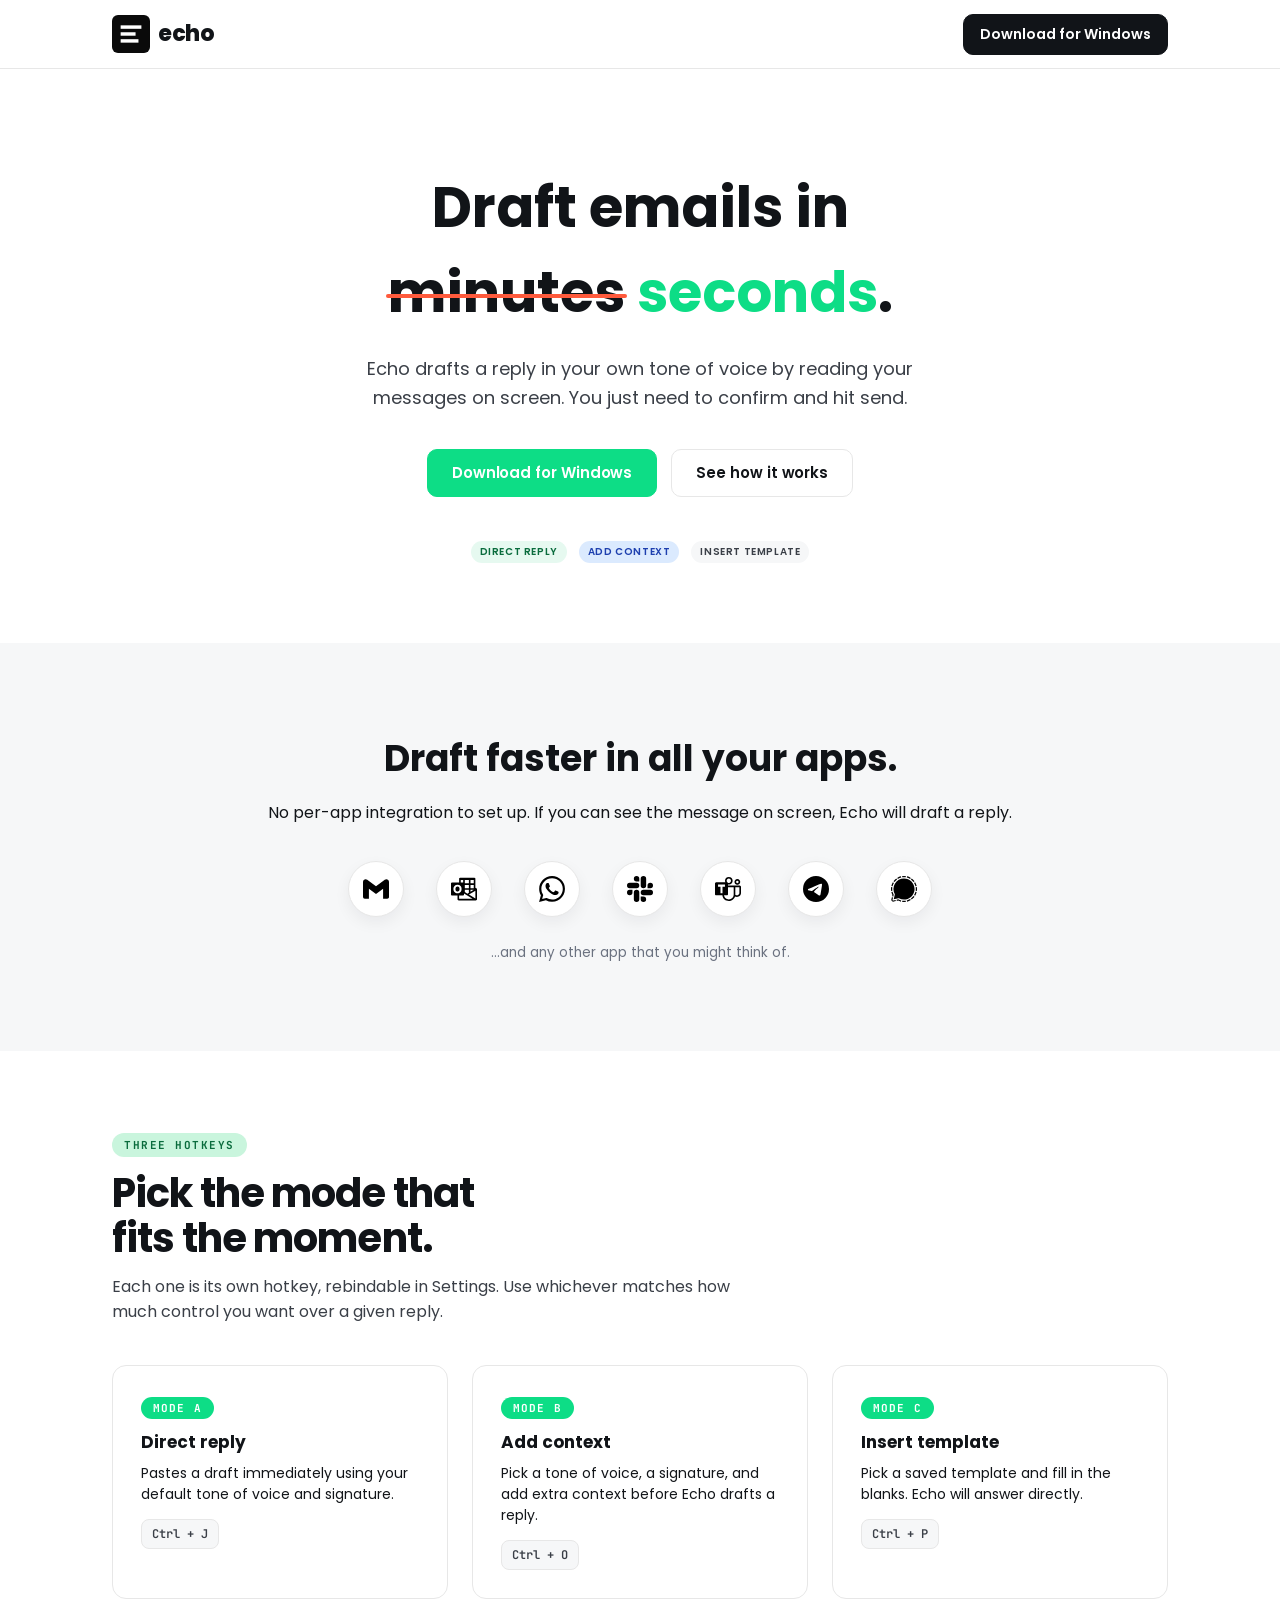
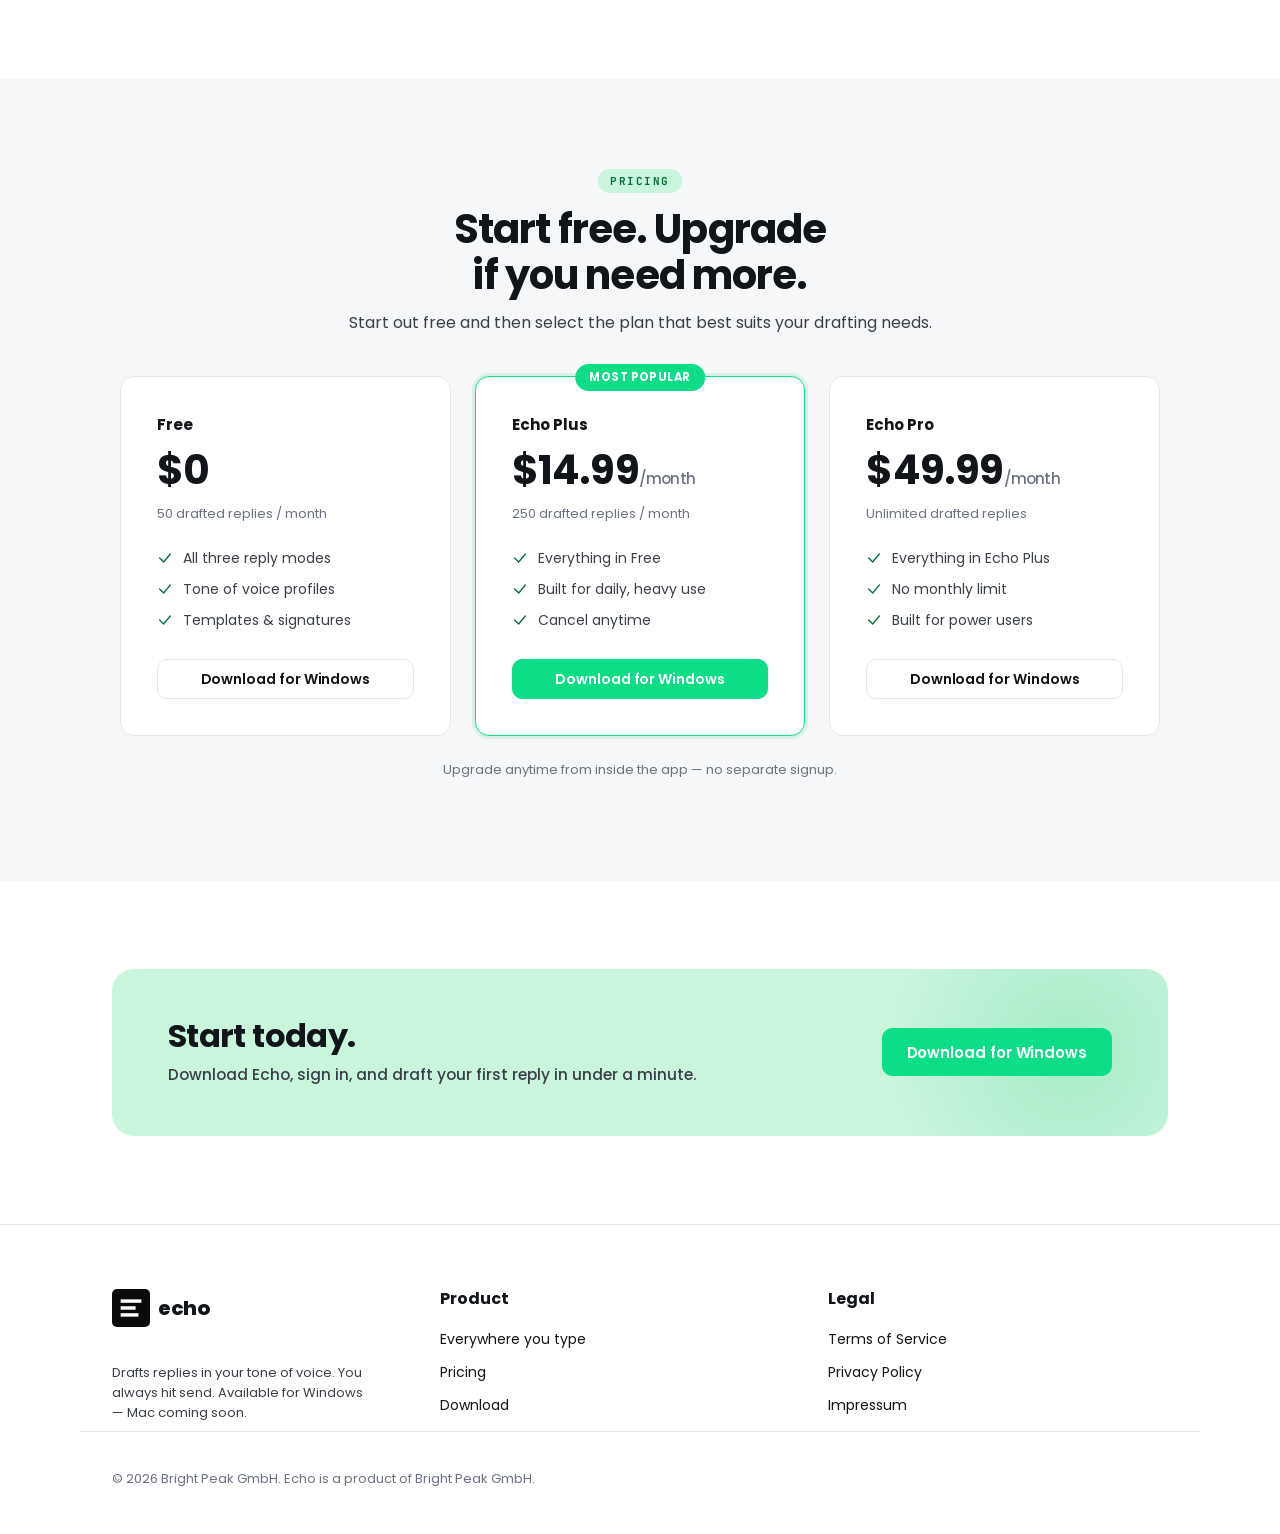
==== commit e84b0b7b: "Launch landing page with hero, modes, pricing, and legal pages - Full landing page with word-cycling" ====
--- a/index.html
+++ b/index.html
@@ -3,111 +3,213 @@
 <head>
 <meta charset="utf-8" />
 <meta name="viewport" content="width=device-width, initial-scale=1" />
-<meta name="robots" content="noindex, nofollow" />
-<title>Echo — coming soon</title>
-<meta name="description" content="Echo reads the message on your screen and drafts a reply in your tone of voice. Coming soon." />
+<title>Echo — draft emails in seconds, not minutes</title>
 <link rel="icon" href="assets/icon.svg" type="image/svg+xml">
 <link rel="icon" href="assets/favicon.ico" sizes="any">
+<meta name="description" content="Echo reads the message on your screen and drafts a reply in your tone of voice. One hotkey, any app. You always hit send." />
 <link rel="preconnect" href="https://fonts.googleapis.com" />
 <link rel="preconnect" href="https://fonts.gstatic.com" crossorigin />
-<link href="https://fonts.googleapis.com/css2?family=Poppins:wght@400;600;800&display=swap" rel="stylesheet" />
-<style>
-  :root {
-    --ink: #111418;
-    --muted: #6b7280;
-    --bg: #ffffff;
-    --bg-soft: #f6f7f8;
-    --brand: #0fbf6a;
-    --brand-soft: #c9f5dd;
-    --line: #e7e7e7;
-  }
-  * { box-sizing: border-box; }
-  html, body {
-    margin: 0;
-    height: 100%;
-    font-family: 'Poppins', system-ui, sans-serif;
-    color: var(--ink);
-    background: linear-gradient(180deg, var(--bg) 0%, var(--bg-soft) 100%);
-  }
-  body {
-    display: flex;
-    align-items: center;
-    justify-content: center;
-    text-align: center;
-    padding: 24px;
-  }
-  .card {
-    max-width: 480px;
-  }
-  .brand-mark {
-    display: inline-flex;
-    align-items: center;
-    gap: 10px;
-    justify-content: center;
-    font-size: 28px;
-    font-weight: 800;
-    letter-spacing: -0.02em;
-  }
-  .brand-mark img {
-    border-radius: 8px;
-    flex-shrink: 0;
-  }
-  .pill {
-    display: inline-block;
-    margin-top: 18px;
-    padding: 6px 14px;
-    border-radius: 999px;
-    background: var(--brand-soft);
-    color: var(--brand);
-    font-size: 13px;
-    font-weight: 600;
-    letter-spacing: 0.04em;
-    text-transform: uppercase;
-  }
-  h1 {
-    font-size: 32px;
-    font-weight: 600;
-    line-height: 1.25;
-    margin: 18px 0 10px;
-  }
-  p.lead {
-    color: var(--muted);
-    font-size: 16px;
-    line-height: 1.6;
-    margin: 0 0 28px;
-  }
-  .contact {
-    font-size: 14px;
-    color: var(--muted);
-    border-top: 1px solid var(--line);
-    padding-top: 18px;
-  }
-  .contact a {
-    color: var(--ink);
-    font-weight: 600;
-    text-decoration: none;
-  }
-  .contact a:hover { color: var(--brand); }
-</style>
+<link href="https://fonts.googleapis.com/css2?family=Poppins:wght@400;500;600;700;800&family=JetBrains+Mono:wght@400;500;600&display=swap" rel="stylesheet" />
+<link rel="stylesheet" href="css/chrome.css" />
+<link rel="stylesheet" href="css/buttons.css" />
+<link rel="stylesheet" href="css/forms.css" />
+<link rel="stylesheet" href="css/site.css" />
 </head>
 <body>
-  <div class="card">
-    <div class="brand-mark">
-      <img src="assets/icon.svg" alt="Echo" width="40" height="40">
-      echo
-    </div>
-    <span class="pill">Coming soon</span>
-    <h1>Reply to anything, in seconds.</h1>
+
+<header class="topbar">
+  <div class="topbar-inner container" style="max-width:1120px;">
+    <a href="/" class="brand-mark" style="display:inline-flex;align-items:center;gap:8px;text-decoration:none;font-family:'Poppins',sans-serif;font-size:22px;font-weight:800;letter-spacing:-0.02em;color:var(--ink);"><img src="assets/icon.svg" alt="Echo" width="28" height="28" style="border-radius:6px;flex-shrink:0;">echo</a>
+    <a class="nav-cta" href="https://github.com/diliniclas/echo-releases/releases/download/v0.3.4/Echo-Setup-0.3.4.exe">Download for Windows</a>
+  </div>
+</header>
+
+<main>
+
+  <!-- HERO -->
+  <section class="hero container">
+    <h1>Draft <span id="hero-word">emails</span> in <span class="struck">minutes</span> <span class="reveal">seconds</span>.</h1>
     <p class="lead">
-      Echo reads whatever's on your screen and drafts a reply in your own tone of voice.
-      We're putting the finishing touches on it — check back soon.
+      Echo drafts a reply in your own tone of voice by reading your messages on screen.
+      You just need to confirm and hit send.
     </p>
-    <div class="contact">
-      Questions? <a href="mailto:contact@echotxt.ai">contact@echotxt.ai</a>
-    </div>
-    <div class="contact" style="border-top:none;padding-top:12px;font-size:13px;">
-      <a href="privacy.html">Privacy Policy</a> &middot; <a href="terms.html">Terms of Service</a>
+    <div class="actions">
+      <a class="btn btn-brand btn-lg" href="https://github.com/diliniclas/echo-releases/releases/download/v0.3.4/Echo-Setup-0.3.4.exe">Download for Windows</a>
+      <a class="btn btn-secondary btn-lg" href="#how-it-works">See how it works</a>
+    </div>
+
+    <div class="mode-row">
+      <span class="tag tag-brand is-upper">Direct reply</span>
+      <span class="tag tag-info is-upper">Add context</span>
+      <span class="tag tag-neutral is-upper">Insert template</span>
+    </div>
+  </section>
+
+  <!-- SECTION 2: DRAFT FASTER IN ALL YOUR APPS (animated icon wave) -->
+  <section class="section is-grey-band platform-section" id="everywhere">
+    <div class="container">
+      <h2>Draft faster in all your apps.</h2>
+      <p class="lead" style="margin:0 auto 8px;">No per-app integration to set up. If you can see the message on screen, Echo will draft a reply.</p>
+    </div>
+    <div class="icon-wave">
+      <div class="icon-wave-track">
+        <span class="icon-badge" style="--i:0"><img src="assets/icons/gmail.svg" alt="Gmail" /></span>
+        <span class="icon-badge" style="--i:1"><img src="assets/icons/microsoftoutlook.svg" alt="Outlook" /></span>
+        <span class="icon-badge" style="--i:2"><img src="assets/icons/whatsapp.svg" alt="WhatsApp" /></span>
+        <span class="icon-badge" style="--i:3"><img src="assets/icons/slack.svg" alt="Slack" /></span>
+        <span class="icon-badge" style="--i:4"><img src="assets/icons/microsoftteams.svg" alt="Microsoft Teams" /></span>
+        <span class="icon-badge" style="--i:5"><img src="assets/icons/telegram.svg" alt="Telegram" /></span>
+        <span class="icon-badge" style="--i:6"><img src="assets/icons/signal.svg" alt="Signal" /></span>
+      </div>
+    </div>
+    <div class="container">
+      <p class="icon-cloud-caption">...and any other app that you might think of.</p>
+    </div>
+  </section>
+
+  <!-- SECTION 3: THREE MODES -->
+  <section class="section" id="how-it-works">
+    <div class="container">
+      <div class="section-head">
+        <div class="left">
+          <span class="kicker is-mono">Three hotkeys</span>
+          <h2>Pick the mode that fits the moment.</h2>
+          <p>Each one is its own hotkey, rebindable in Settings. Use whichever matches how much control you want over a given reply.</p>
+        </div>
+      </div>
+
+      <div class="mode-grid">
+        <div class="mode-card">
+          <span class="mode-pill">Mode A</span>
+          <h3>Direct reply</h3>
+          <p>Pastes a draft immediately using your default tone of voice and signature.</p>
+          <span class="hotkey">Ctrl + J</span>
+        </div>
+        <div class="mode-card">
+          <span class="mode-pill">Mode B</span>
+          <h3>Add context</h3>
+          <p>Pick a tone of voice, a signature, and add extra context before Echo drafts a reply.</p>
+          <span class="hotkey">Ctrl + O</span>
+        </div>
+        <div class="mode-card">
+          <span class="mode-pill">Mode C</span>
+          <h3>Insert template</h3>
+          <p>Pick a saved template and fill in the blanks. Echo will answer directly.</p>
+          <span class="hotkey">Ctrl + P</span>
+        </div>
+      </div>
+    </div>
+  </section>
+
+  <!-- SECTION 4: PRICING -->
+  <section class="section is-grey-band" id="pricing">
+    <div class="container">
+      <div class="section-head" style="justify-content:center;text-align:center;">
+        <div class="left" style="max-width:60ch;margin:0 auto;">
+          <span class="kicker is-mono">Pricing</span>
+          <h2>Start free. Upgrade if you need more.</h2>
+          <p>Start out free and then select the plan that best suits your drafting needs.</p>
+        </div>
+      </div>
+
+      <div class="pricing-grid pricing-grid-3">
+        <div class="price-card">
+          <p class="plan-name">Free</p>
+          <p class="plan-amount">$0</p>
+          <p class="plan-cap">50 drafted replies / month</p>
+          <ul>
+            <li><svg viewBox="0 0 24 24" fill="none" stroke="currentColor" stroke-width="2" stroke-linecap="round" stroke-linejoin="round"><path d="M4 12l6 6L20 6"/></svg>All three reply modes</li>
+            <li><svg viewBox="0 0 24 24" fill="none" stroke="currentColor" stroke-width="2" stroke-linecap="round" stroke-linejoin="round"><path d="M4 12l6 6L20 6"/></svg>Tone of voice profiles</li>
+            <li><svg viewBox="0 0 24 24" fill="none" stroke="currentColor" stroke-width="2" stroke-linecap="round" stroke-linejoin="round"><path d="M4 12l6 6L20 6"/></svg>Templates &amp; signatures</li>
+          </ul>
+          <a class="btn btn-secondary btn-block" href="https://github.com/diliniclas/echo-releases/releases/download/v0.3.4/Echo-Setup-0.3.4.exe">Download for Windows</a>
+        </div>
+        <div class="price-card is-featured">
+          <span class="price-card-badge">Most popular</span>
+          <p class="plan-name">Echo Plus</p>
+          <p class="plan-amount">$14.99<span>/month</span></p>
+          <p class="plan-cap">250 drafted replies / month</p>
+          <ul>
+            <li><svg viewBox="0 0 24 24" fill="none" stroke="currentColor" stroke-width="2" stroke-linecap="round" stroke-linejoin="round"><path d="M4 12l6 6L20 6"/></svg>Everything in Free</li>
+            <li><svg viewBox="0 0 24 24" fill="none" stroke="currentColor" stroke-width="2" stroke-linecap="round" stroke-linejoin="round"><path d="M4 12l6 6L20 6"/></svg>Built for daily, heavy use</li>
+            <li><svg viewBox="0 0 24 24" fill="none" stroke="currentColor" stroke-width="2" stroke-linecap="round" stroke-linejoin="round"><path d="M4 12l6 6L20 6"/></svg>Cancel anytime</li>
+          </ul>
+          <a class="btn btn-brand btn-block" href="https://github.com/diliniclas/echo-releases/releases/download/v0.3.4/Echo-Setup-0.3.4.exe">Download for Windows</a>
+        </div>
+        <div class="price-card">
+          <p class="plan-name">Echo Pro</p>
+          <p class="plan-amount">$49.99<span>/month</span></p>
+          <p class="plan-cap">Unlimited drafted replies</p>
+          <ul>
+            <li><svg viewBox="0 0 24 24" fill="none" stroke="currentColor" stroke-width="2" stroke-linecap="round" stroke-linejoin="round"><path d="M4 12l6 6L20 6"/></svg>Everything in Echo Plus</li>
+            <li><svg viewBox="0 0 24 24" fill="none" stroke="currentColor" stroke-width="2" stroke-linecap="round" stroke-linejoin="round"><path d="M4 12l6 6L20 6"/></svg>No monthly limit</li>
+            <li><svg viewBox="0 0 24 24" fill="none" stroke="currentColor" stroke-width="2" stroke-linecap="round" stroke-linejoin="round"><path d="M4 12l6 6L20 6"/></svg>Built for power users</li>
+          </ul>
+          <a class="btn btn-secondary btn-block" href="https://github.com/diliniclas/echo-releases/releases/download/v0.3.4/Echo-Setup-0.3.4.exe">Download for Windows</a>
+        </div>
+      </div>
+      <p style="text-align:center;font-size:13px;color:var(--muted);margin-top:24px;">Upgrade anytime from inside the app — no separate signup.</p>
+    </div>
+  </section>
+
+  <!-- SECTION 5: START TODAY -->
+  <section class="container">
+    <div class="join-cta">
+      <div>
+        <h2>Start today.</h2>
+        <p>Download Echo, sign in, and draft your first reply in under a minute.</p>
+      </div>
+      <div class="actions">
+        <a class="btn btn-brand btn-lg" href="https://github.com/diliniclas/echo-releases/releases/download/v0.3.4/Echo-Setup-0.3.4.exe">Download for Windows</a>
+      </div>
+    </div>
+  </section>
+
+</main>
+
+<footer class="site-footer">
+  <div class="footer-inner">
+    <div class="footer-brand">
+      <a href="/" class="brand-mark" style="display:inline-flex;align-items:center;gap:8px;text-decoration:none;font-family:'Poppins',sans-serif;font-size:20px;font-weight:800;letter-spacing:-0.02em;color:var(--ink);"><img src="assets/icon.svg" alt="Echo" width="26" height="26" style="border-radius:5px;flex-shrink:0;">echo</a>
+      <p style="font-size:13px;color:var(--ink-2);max-width:32ch;margin:14px 0 0;">Drafts replies in your tone of voice. You always hit send. Available for Windows — Mac coming soon.</p>
+    </div>
+    <div class="footer-col">
+      <h2>Product</h2>
+      <ul>
+        <li><a href="#everywhere">Everywhere you type</a></li>
+        <li><a href="#pricing">Pricing</a></li>
+        <li><a href="https://github.com/diliniclas/echo-releases/releases/download/v0.3.4/Echo-Setup-0.3.4.exe">Download</a></li>
+      </ul>
+    </div>
+    <div class="footer-col">
+      <h2>Legal</h2>
+      <ul>
+        <li><a href="terms.html">Terms of Service</a></li>
+        <li><a href="privacy.html">Privacy Policy</a></li>
+        <li><a href="impressum.html">Impressum</a></li>
+      </ul>
     </div>
   </div>
+  <div class="footer-inner" style="grid-template-columns:1fr;margin-top:8px;padding-top:24px;border-top:1px solid var(--line);">
+    <p class="copyright">© 2026 Bright Peak GmbH. Echo is a product of Bright Peak GmbH.</p>
+  </div>
+</footer>
+
+<script>
+(function () {
+  var words = ['emails', 'messages', 'texts', 'chats'];
+  var el = document.getElementById('hero-word');
+  var i = 0;
+  function cycle() {
+    i = (i + 1) % words.length;
+    el.style.animation = 'hero-word-out 0.22s ease forwards';
+    setTimeout(function () {
+      el.textContent = words[i];
+      el.style.animation = 'hero-word-in 0.22s ease forwards';
+    }, 220);
+  }
+  setTimeout(function () { setInterval(cycle, 2000); }, 1600);
+})();
+</script>
 </body>
 </html>
--- a/css/chrome.css
+++ b/css/chrome.css
@@ -0,0 +1,471 @@
+/* In&Out Consulting — shared chrome (tokens, reset, header, footer) */
+
+:root {
+  --ink: #111418;
+  --ink-2: #3a3f47;
+  --muted: #6b7280;
+  --line: #e7e7e7;
+  --bg: #ffffff;
+  --bg-soft: #f6f7f8;
+  --brand: #0ddd86;
+  --brand-soft: #c9f5dd;
+  --brand-deep: #0a6c3d;
+  --highlight: #0ddd86;
+  --accent: #ff5a3c;       /* CTA orange */
+  --radius: 14px;
+
+  /* Interactive-card hover — the ONE standard (light elevation + neutral border).
+     Use these three together on every clickable card's :hover.
+     Do NOT use brand-green on hover (green = selected/active/CTA only). */
+  --hover-border: #cfd2d8;                      /* neutral, one step darker than --line */
+  --hover-lift: translateY(-2px);               /* light lift */
+  --hover-shadow: 0 10px 24px rgba(15,23,42,0.07); /* soft, light shadow */
+}
+
+/* ---------- Highlight stroke — canonical (do not redeclare per-page) ----------
+   Place <span class="hl"> around exactly one verb/word in a hero H1 or section H2.
+   One word max (two only for a German compound noun). Never on body copy. */
+.hl { position: relative; display: inline-block; isolation: isolate; padding: 0 4px; }
+.hl::before {
+  content: ""; position: absolute;
+  left: -4px; right: -4px; bottom: 0.10em;
+  height: 0.42em; background-color: var(--highlight);
+  border-radius: 3px; z-index: -1;
+}
+
+/* Canonical helper: add .card-hoverable to any clickable card surface.
+   (Existing card classes are wired to the same tokens directly.) */
+.card-hoverable { transition: border-color .18s ease, transform .18s ease, box-shadow .18s ease; }
+.card-hoverable:hover {
+  border-color: var(--hover-border);
+  transform: var(--hover-lift);
+  box-shadow: var(--hover-shadow);
+}
+* { box-sizing: border-box; }
+html, body { margin: 0; padding: 0; background: var(--bg); color: var(--ink); font-family: "Poppins", system-ui, sans-serif; -webkit-font-smoothing: antialiased; }
+
+/* ---------- Accessibility: visually-hidden heading/label ----------
+   Use for semantic section headings that the design shows implicitly
+   (e.g. a results list or filter region). Keeps the heading outline
+   valid without changing the visual layout. */
+.sr-only {
+  position: absolute !important;
+  width: 1px; height: 1px;
+  padding: 0; margin: -1px;
+  overflow: hidden; clip: rect(0, 0, 0, 0);
+  white-space: nowrap; border: 0;
+}
+a { color: inherit; text-decoration: none; }
+
+/* ---------- Top Nav (In&Out brand) ---------- */
+.topbar { border-bottom: 1px solid var(--line); background: #fff; position: sticky; top: 0; z-index: 50; }
+.topbar-inner { max-width: 1280px; margin: 0 auto; padding: 0 32px; height: 68px; display: flex; align-items: stretch; justify-content: space-between; gap: 32px; }
+.brand-mark {
+  display: inline-flex; align-items: center; justify-content: center;
+  line-height: 0;
+}
+.brand-mark img { display: block; height: 38px; width: auto; }
+.brand-mark.footer-logo img { height: 48px; }
+.nav-links { display: flex; align-items: stretch; gap: 4px; }
+.nav-links a:not(.nav-cta) {
+  color: var(--ink-2); padding: 0 6px; margin: 0 14px;
+  position: relative; display: inline-flex; align-items: center; gap: 6px;
+  cursor: pointer; font-size: 14px; font-weight: 500;
+  transition: color .15s ease;
+}
+.nav-links a:not(.nav-cta) .chev { width: 9px; height: 9px; border-right: 1.5px solid currentColor; border-bottom: 1.5px solid currentColor; transform: rotate(45deg) translate(-2px,-2px); display: inline-block; opacity: .7;}
+.nav-links a:not(.nav-cta):hover { color: var(--ink); }
+.nav-links a:not(.nav-cta).active { color: var(--ink); font-weight: 600; }
+.nav-links a:not(.nav-cta).active::after {
+  content: ""; position: absolute; left: 0; right: 0; bottom: -1px; height: 3px;
+  background: var(--brand); border-radius: 3px 3px 0 0;
+}
+.nav-links a:not(.nav-cta):not(.active):hover::after {
+  content: ""; position: absolute; left: 0; right: 0; bottom: -1px; height: 3px;
+  background: var(--brand); border-radius: 3px 3px 0 0; opacity: .35;
+}
+.nav-cta {
+  display: inline-flex; align-items: center; gap: 8px;
+  padding: 9px 16px; border-radius: 10px; font-weight: 600; font-size: 14px;
+  background: var(--ink); color: #fff; border: 1px solid var(--ink);
+  cursor: pointer; transition: background .15s ease;
+  font-family: inherit; align-self: center;
+}
+.nav-cta:hover { background: #000; color: #fff; }
+.nav-cta::after { display: none !important; }
+
+/* ---------- Mega menu (full-bleed, content aligned with the 1280px topbar container) ---------- */
+.nav-links { position: relative; }
+.nav-item { position: relative; display: inline-flex; align-items: stretch; }
+
+.mega-wrap {
+  position: absolute; top: 100%; left: 0; right: 0;
+  background: #fff;
+  border-bottom: 1px solid var(--line);
+  box-shadow: 0 16px 40px rgba(15, 23, 42, 0.08);
+  z-index: 60;
+  /* hidden by default */
+  opacity: 0; visibility: hidden; pointer-events: none;
+  transform: translateY(-4px);
+  transition: opacity .15s ease, transform .18s ease, visibility .18s ease;
+}
+.mega-wrap.open {
+  opacity: 1; visibility: visible; pointer-events: auto;
+  transform: translateY(0);
+}
+/* hover bridge between the nav and the panel (covers the 1px border gap) */
+.mega-wrap::before {
+  content: ""; position: absolute; left: 0; right: 0; top: -2px; height: 2px;
+}
+
+.mega-inner {
+  max-width: 1280px; margin: 0 auto; padding: 32px 32px 40px;
+}
+
+/* Multi-column panel — columns share the container evenly, first column aligns with logo */
+.mega-panel { display: grid; gap: 32px 40px; }
+.mega-panel[data-cols="1"] { grid-template-columns: minmax(0, 320px); }
+.mega-panel[data-cols="2"] { grid-template-columns: repeat(2, minmax(0, 1fr)); max-width: 720px; }
+.mega-panel[data-cols="3"] { grid-template-columns: repeat(3, minmax(0, 1fr)); max-width: 960px; }
+.mega-panel[data-cols="4"] { grid-template-columns: repeat(4, minmax(0, 1fr)); }
+
+.mega-group { min-width: 0; }
+.mega-eyebrow {
+  font-size: 11px; font-weight: 700; color: var(--muted);
+  text-transform: uppercase; letter-spacing: 0.12em;
+  padding: 0 12px 12px;
+  margin-bottom: 6px;
+  border-bottom: 1px solid var(--line);
+}
+
+.mega-list { list-style: none; padding: 0; margin: 0; display: flex; flex-direction: column; gap: 4px; }
+.mega-item {
+  display: flex; align-items: center; gap: 14px;
+  padding: 11px 12px; border-radius: 8px;
+  text-decoration: none; color: var(--ink);
+  font-size: 14px; font-weight: 500;
+  transition: background .12s ease, color .12s ease;
+  white-space: normal;
+  line-height: 1.35;
+}
+.mega-item:hover { background: var(--bg-soft); color: var(--brand); }
+.mega-icn {
+  width: 20px; height: 20px; flex-shrink: 0;
+  display: inline-flex; align-items: center; justify-content: center;
+  color: var(--ink-2);
+  transition: color .12s ease;
+}
+.mega-item:hover .mega-icn { color: var(--brand); }
+.mega-icn svg { width: 20px; height: 20px; }
+
+/* nav link open state */
+.nav-links a.is-open { color: var(--ink); }
+.nav-links a.is-open .chev { transform: rotate(-135deg) translate(-2px,-2px); }
+.nav-links a .chev { transition: transform .2s ease; }
+
+/* ---------- Marketing section primitives (canonical — see docs/design/workflow.md §1) ----------
+   Promoted here from per-page <style> blocks to kill duplication (handover point 3).
+     .hero-kicker          — the brand-soft eyebrow pill above a marketing hero H1
+     .section.is-grey-band — the full-bleed bg-soft band wrapper
+     .section-head         — the kicker→H2→lead cluster (see note below)
+   .section-head is structurally scoped: the marketing flex-row only engages when a
+   `> .left` cluster is present (`:has`). The stacked landing heads (Mentoring, Early
+   Bird) and the app head (Gehaltsrechner Private) have no `.left`, so they DON'T match
+   the flex/type rules and keep their own layout — one class, structural variants, no
+   per-page forks. */
+.hero-kicker {
+  display: inline-flex; align-items: center;
+  padding: 6px 14px;
+  background: var(--brand-soft);
+  color: var(--brand-deep);
+  border-radius: 999px;
+  font-family: "JetBrains Mono", monospace;
+  font-size: 11px; letter-spacing: 0.14em; text-transform: uppercase;
+  font-weight: 700;
+  margin-bottom: 22px;
+}
+.section.is-grey-band {
+  position: relative;
+  isolation: isolate;
+  padding: 88px 0;
+  margin-top: 0;
+}
+.section.is-grey-band::before {
+  content: "";
+  position: absolute;
+  inset: 0;
+  width: 100vw;
+  left: calc(50% - 50vw);
+  background: var(--bg-soft);
+  z-index: -1;
+}
+
+/* Section head — canonical marketing cluster. Flex-row engages only with a `> .left`
+   child; stacked/app heads (no `.left`) keep their own layout. */
+.section-head { margin-bottom: 40px; }
+.section-head:has(> .left) {
+  display: flex; align-items: flex-end; justify-content: space-between; gap: 32px;
+}
+.section-head > .left { max-width: 64ch; }
+.section-head .left .kicker {
+  display: inline-flex; align-items: center;
+  font-family: "JetBrains Mono", monospace;
+  font-size: 11px; letter-spacing: 0.14em; text-transform: uppercase;
+  color: var(--brand-deep); background: var(--brand-soft);
+  padding: 5px 12px; border-radius: 999px;
+  margin-bottom: 14px; font-weight: 700;
+}
+.section-head .left h2 {
+  font-size: 40px; font-weight: 700; line-height: 1.14;
+  letter-spacing: -0.022em; margin: 0 0 12px; text-wrap: balance;
+}
+.section-head .left p {
+  font-size: 16px; color: var(--ink-2); line-height: 1.6;
+  margin: 0; max-width: 70ch;
+}
+
+/* CTA band — brand-soft "join" variant (Team / Resources / Engagement).
+   Other CTA bands (.cta-band, .inline-cta-band, .coop-band, .final-cta) are genuinely
+   distinct components — see docs/design/workflow.md §1, not drift. */
+.join-cta {
+  margin-top: 88px; margin-bottom: 88px; background: var(--brand-soft);
+  border-radius: 22px; padding: 48px 56px;
+  display: grid; grid-template-columns: 1.4fr auto;
+  align-items: center; gap: 32px;
+  position: relative; overflow: hidden;
+}
+.join-cta::before {
+  content: ""; position: absolute; right: -80px; top: -100px;
+  width: 360px; height: 360px; border-radius: 50%;
+  background: radial-gradient(circle, rgba(15,191,106,0.18) 0%, rgba(15,191,106,0) 70%);
+  pointer-events: none;
+}
+.join-cta h2 {
+  font-size: 32px; font-weight: 700; letter-spacing: -0.02em; line-height: 1.2;
+  margin: 0 0 8px; color: var(--ink); text-wrap: balance; max-width: 22ch;
+}
+.join-cta p {
+  font-size: 15.5px; color: var(--ink-2); line-height: 1.6;
+  margin: 0; max-width: 56ch; font-weight: 500;
+}
+.join-cta .actions { display: flex; gap: 12px; align-items: center; z-index: 1; }
+
+/* ---------- Footer (Notion-style) ---------- */
+.site-footer { border-top: 1px solid var(--line); background: #fff; padding: 64px 0 32px; }
+.footer-inner {
+  max-width: 1280px; margin: 0 auto; padding: 0 32px;
+  display: grid; grid-template-columns: 280px repeat(4, 1fr); gap: 48px;
+}
+.footer-brand .brand-mark { margin-bottom: 22px; }
+.footer-socials { display: flex; gap: 18px; margin-bottom: 28px; align-items: center; color: var(--ink); }
+.footer-socials a { color: var(--ink-2); display: inline-flex; transition: color .15s ease; }
+.footer-socials a:hover { color: var(--brand); }
+.footer-socials svg { width: 20px; height: 20px; }
+.legal-links { display: flex; gap: 18px; margin-bottom: 22px; }
+.legal-links a { font-size: 13px; color: var(--ink-2); }
+.legal-links a:hover { color: var(--ink); text-decoration: underline; }
+.copyright { font-size: 13px; color: var(--muted); }
+
+.footer-col h2 { margin: 0 0 18px; font-size: 16px; font-weight: 700; line-height: 1.2; }
+.footer-col-toggle {
+  display: flex; align-items: center; justify-content: space-between; gap: 8px;
+  width: 100%;
+  background: none; border: 0; padding: 0; margin: 0;
+  font-family: inherit; font-size: 12px; font-weight: 600; color: var(--muted);
+  text-transform: uppercase; letter-spacing: 0.06em; text-align: left;
+  cursor: default;
+}
+.fc-chev { display: none; width: 18px; height: 18px; flex-shrink: 0; color: var(--ink-2); transition: transform .2s ease; }
+.footer-col ul { list-style: none; padding: 0; margin: 0; display: flex; flex-direction: column; gap: 8px; }
+.footer-col a { font-size: 14px; color: var(--ink); }
+.footer-col a:hover { color: var(--brand); }
+.footer-col .address { font-size: 14px; color: var(--ink); font-style: normal; line-height: 1.7; }
+.footer-col .address a { display: block; margin-top: 8px; word-break: break-all; }
+
+/* ---------- Back-to-top bar (phone only) ---------- */
+.footer-totop { display: none; }
+
+@media (max-width: 1100px) {
+  .footer-inner { grid-template-columns: 1fr 1fr; gap: 32px; }
+  .footer-brand { grid-column: 1 / -1; }
+}
+
+/* ---------- Mobile hamburger toggle (hidden ≥ 901px) ---------- */
+.nav-toggle {
+  display: none;
+  width: 44px; height: 44px;
+  background: transparent; border: 0; padding: 0;
+  align-items: center; justify-content: center;
+  color: var(--ink); cursor: pointer; font-family: inherit;
+  align-self: center; margin-right: -8px; /* nudge to the visual edge */
+  -webkit-tap-highlight-color: transparent;
+}
+.nav-toggle:focus-visible { outline: 0; box-shadow: var(--focus-ring, 0 0 0 3px rgba(15,191,106,0.16)); border-radius: 8px; }
+.nav-toggle .bars { position: relative; width: 22px; height: 16px; }
+.nav-toggle .bars span {
+  position: absolute; left: 0; right: 0; height: 2px;
+  background: currentColor; border-radius: 2px;
+  transition: transform .25s ease, opacity .15s ease, top .25s ease;
+}
+.nav-toggle .bars span:nth-child(1) { top: 0; }
+.nav-toggle .bars span:nth-child(2) { top: 7px; }
+.nav-toggle .bars span:nth-child(3) { top: 14px; }
+.nav-toggle.is-open .bars span:nth-child(1) { top: 7px; transform: rotate(45deg); }
+.nav-toggle.is-open .bars span:nth-child(2) { opacity: 0; }
+.nav-toggle.is-open .bars span:nth-child(3) { top: 7px; transform: rotate(-45deg); }
+
+/* ---------- Mobile menu sheet ---------- */
+.mobile-menu {
+  position: fixed; left: 0; right: 0; top: var(--mobile-topbar-h, 60px); bottom: 0;
+  background: #fff;
+  z-index: 55;
+  display: flex; flex-direction: column;
+  opacity: 0; visibility: hidden; pointer-events: none;
+  transform: translateY(-6px);
+  transition: opacity .2s ease, transform .25s ease, visibility .25s;
+}
+.mobile-menu.open { opacity: 1; visibility: visible; pointer-events: auto; transform: translateY(0); }
+
+.mobile-menu-scroll {
+  flex: 1; overflow-y: auto;
+  padding: 4px 0 24px;
+  -webkit-overflow-scrolling: touch;
+}
+.mobile-menu-footer {
+  padding: 16px 20px calc(20px + env(safe-area-inset-bottom, 0px));
+  border-top: 1px solid var(--line);
+  background: #fff;
+}
+
+.m-nav-item { border-bottom: 1px solid var(--bg-soft); }
+.m-nav-item:last-child { border-bottom: 0; }
+
+.m-nav-row {
+  display: flex; align-items: center; justify-content: space-between;
+  width: 100%;
+  padding: 18px 20px;
+  font-size: 14px; font-weight: 600; letter-spacing: 0.06em;
+  color: var(--ink);
+  background: transparent; border: 0; font-family: inherit;
+  text-align: left; cursor: pointer;
+  min-height: 56px;
+  -webkit-tap-highlight-color: transparent;
+}
+.m-nav-row.is-active { color: var(--brand); }
+.m-nav-row .chev-m {
+  width: 9px; height: 9px;
+  border-right: 1.5px solid var(--muted);
+  border-bottom: 1.5px solid var(--muted);
+  transform: rotate(45deg) translate(-2px, -2px);
+  transition: transform .2s ease;
+  margin-right: 4px;
+}
+.m-nav-item.is-open .m-nav-row .chev-m {
+  transform: rotate(-135deg) translate(-2px, -2px);
+  border-color: var(--ink);
+}
+
+.m-nav-panel {
+  max-height: 0; overflow: hidden;
+  padding: 0 20px;
+  transition: max-height .28s ease, padding .2s ease;
+}
+.m-nav-item.is-open .m-nav-panel {
+  max-height: 1200px;
+  padding: 0 20px 14px;
+}
+
+.m-group + .m-group { margin-top: 14px; }
+.m-group-title {
+  font-size: 11px; font-weight: 700; color: var(--muted);
+  text-transform: uppercase; letter-spacing: 0.12em;
+  margin: 8px 8px 6px;
+}
+.m-list { list-style: none; padding: 0; margin: 0; display: flex; flex-direction: column; gap: 2px; }
+.m-item {
+  display: flex; align-items: center; gap: 14px;
+  padding: 12px 8px;
+  border-radius: 8px;
+  color: var(--ink); font-size: 15px; font-weight: 500;
+  min-height: 44px;
+  text-decoration: none;
+}
+.m-item:active { background: var(--bg-soft); }
+.m-item .mega-icn { width: 20px; height: 20px; color: var(--ink-2); }
+.m-item .mega-icn svg { width: 20px; height: 20px; }
+
+/* Body scroll lock when menu open */
+html.has-mobile-menu, body.has-mobile-menu { overflow: hidden; }
+
+/* ---------- Mobile breakpoint ---------- */
+@media (max-width: 900px) {
+  .topbar-inner {
+    padding: 0 16px;
+    height: 60px;
+    gap: 12px;
+  }
+  .brand-mark img { height: 30px; }
+  .nav-links, .nav-cta { display: none; }
+  .nav-toggle { display: inline-flex; }
+  /* hide any open desktop mega-panel that React might leave around */
+  .mega-wrap { display: none !important; }
+}
+
+/* ---------- Footer mobile collapse ---------- */
+@media (max-width: 600px) {
+  /* Back-to-top bar — full-width brand-highlight strip above the footer */
+  .footer-totop {
+    display: flex; align-items: center; justify-content: center;
+    width: 100%; border: 0; cursor: pointer;
+    background: #0ddd86; color: #fff;
+    padding: 6px 0;
+    -webkit-tap-highlight-color: transparent;
+  }
+  .footer-totop svg { width: 19px; height: 19px; }
+  .footer-totop:active { background: #0bc778; }
+
+  .site-footer { padding: 0 0 28px; }
+  .footer-inner {
+    grid-template-columns: 1fr;
+    gap: 0;
+    padding: 0 20px;
+  }
+  /* Order: dropdowns first, then the brand block (logo / socials / legal) */
+  .footer-col  { order: 1; }
+  .footer-brand { order: 2; grid-column: auto; margin: 32px 0 0; text-align: center; }
+  .footer-brand .brand-mark { display: inline-flex; }
+  .footer-socials, .legal-links { justify-content: center; }
+  .brand-mark.footer-logo img { height: 40px; }
+
+  /* Accordion rows — full-bleed dividers spanning the whole viewport width */
+  .footer-col {
+    margin: 0 -20px;
+    padding: 0 20px;
+    border-bottom: 1px solid var(--line);
+  }
+  .footer-col h2 { margin: 0; }
+  .footer-col-toggle {
+    cursor: pointer;
+    padding: 16px 2px;
+    font-size: 13px;
+    color: var(--ink);
+  }
+  .fc-chev { display: block; }
+  .footer-col.is-open .fc-chev { transform: rotate(180deg); }
+
+  .footer-col ul,
+  .footer-col .address {
+    overflow: hidden;
+    max-height: 0;
+    opacity: 0;
+    transition: max-height .28s ease, opacity .2s ease, padding .2s ease;
+    padding: 0 2px;
+  }
+  .footer-col.is-open ul,
+  .footer-col.is-open .address {
+    max-height: 460px;
+    opacity: 1;
+    padding: 0 2px 18px;
+  }
+  .footer-col ul a, .footer-col .address { font-size: 15px; }
+}
--- a/css/buttons.css
+++ b/css/buttons.css
@@ -0,0 +1,247 @@
+/* ============================================================
+   buttons.css — canonical button system for In&Out Consulting
+   Single source of truth. Import alongside chrome.css.
+
+     <link rel="stylesheet" href="chrome.css" />
+     <link rel="stylesheet" href="buttons.css" />
+
+   Anatomy:  .btn .btn-{variant}  [.btn-{size}]  [.btn-pill]  [.btn-block]
+
+   Variants: primary | brand | secondary | ghost | danger
+   Sizes:    sm | (default) | lg
+   Shape:    pill, block (full width)
+   ============================================================ */
+
+:root {
+  --btn-radius: 10px;
+  --btn-radius-pill: 999px;
+
+  --btn-h-sm: 32px;
+  --btn-h-md: 40px;
+  --btn-h-lg: 48px;
+
+  --btn-px-sm: 12px;
+  --btn-px-md: 18px;
+  --btn-px-lg: 24px;
+
+  --btn-fs-sm: 12.5px;
+  --btn-fs-md: 14px;
+  --btn-fs-lg: 15px;
+
+  /* Brand variant colors (kept in sync with chrome.css --brand) */
+  --btn-brand:        var(--brand);
+  --btn-brand-hover:  #0bc278;
+  --btn-brand-active: #0aa868;
+
+  --btn-danger:       #b91c1c;
+  --btn-danger-bg:    #fef2f2;
+  --btn-danger-border:#fecaca;
+}
+
+/* ----------------------------------------------------------------
+   Base
+   NOTE: keep selector list class-only — adding `button.btn` raises
+   specificity above `.btn-primary` etc. and silently breaks variants.
+   ---------------------------------------------------------------- */
+.btn {
+  /* Layout */
+  display: inline-flex;
+  align-items: center;
+  justify-content: center;
+  gap: 8px;
+  vertical-align: middle;
+
+  /* Size (default = md) */
+  height: var(--btn-h-md);
+  padding: 0 var(--btn-px-md);
+  border-radius: var(--btn-radius);
+
+  /* Type */
+  font-family: inherit;
+  font-size: var(--btn-fs-md);
+  font-weight: 600;
+  line-height: 1;
+  letter-spacing: -0.005em;
+  text-decoration: none;
+  white-space: nowrap;
+
+  /* Reset */
+  background: transparent;
+  color: inherit;
+  border: 1px solid transparent;
+  cursor: pointer;
+  user-select: none;
+  -webkit-appearance: none;
+  appearance: none;
+
+  transition: background .15s ease, border-color .15s ease,
+              color .15s ease, transform .12s ease, box-shadow .15s ease;
+}
+.btn:active { transform: translateY(1px); }
+.btn:focus-visible {
+  outline: none;
+  box-shadow: 0 0 0 3px rgba(13, 221, 134, 0.28);
+}
+.btn:disabled,
+.btn[aria-disabled="true"] {
+  cursor: not-allowed;
+  opacity: 0.6;
+  transform: none;
+  box-shadow: none;
+}
+.btn svg {
+  width: 14px; height: 14px;
+  flex-shrink: 0;
+}
+
+/* ----------------------------------------------------------------
+   Sizes
+   ---------------------------------------------------------------- */
+.btn-sm {
+  height: var(--btn-h-sm);
+  padding: 0 var(--btn-px-sm);
+  font-size: var(--btn-fs-sm);
+  gap: 6px;
+}
+.btn-sm svg { width: 12px; height: 12px; }
+
+.btn-lg {
+  height: var(--btn-h-lg);
+  padding: 0 var(--btn-px-lg);
+  font-size: var(--btn-fs-lg);
+  gap: 10px;
+}
+.btn-lg svg { width: 16px; height: 16px; }
+
+/* ----------------------------------------------------------------
+   Shape & width modifiers
+   ---------------------------------------------------------------- */
+.btn-pill  { border-radius: var(--btn-radius-pill); }
+.btn-block { display: flex; width: 100%; }
+
+/* Icon-only — square button sized to its height (kebab menus, toolbar icons).
+   Pair with a variant (usually .btn-secondary or .btn-ghost). */
+.btn-icon { padding: 0; width: var(--btn-h-md); }
+.btn-icon.btn-sm { width: var(--btn-h-sm); }
+.btn-icon.btn-lg { width: var(--btn-h-lg); }
+
+/* ----------------------------------------------------------------
+   Variant: PRIMARY — dark ink, default for primary actions
+   ---------------------------------------------------------------- */
+.btn-primary {
+  background: var(--ink);
+  color: #fff;
+  border-color: var(--ink);
+}
+.btn-primary:hover { background: #000; border-color: #000; }
+.btn-primary:disabled,
+.btn-primary[aria-disabled="true"] { background: #d6dadf; border-color: #d6dadf; color: #fff; }
+
+/* ----------------------------------------------------------------
+   Variant: BRAND — green, for marketing / signup conversion CTAs
+   ---------------------------------------------------------------- */
+.btn-brand {
+  background: var(--btn-brand);
+  color: #fff;
+  border-color: var(--btn-brand);
+}
+.btn-brand:hover {
+  color: #fff;
+  background: var(--btn-brand-hover);
+  border-color: var(--btn-brand-hover);
+  box-shadow: 0 8px 18px rgba(13, 221, 134, 0.28);
+}
+.btn-brand:disabled,
+.btn-brand[aria-disabled="true"] { background: #d6dadf; border-color: #d6dadf; color: #fff; box-shadow: none; }
+
+/* ----------------------------------------------------------------
+   Variant: SECONDARY — white with hairline border, neutral
+   ---------------------------------------------------------------- */
+.btn-secondary {
+  background: #fff;
+  color: var(--ink);
+  border-color: var(--line);
+}
+.btn-secondary:hover { border-color: var(--ink); }
+
+/* ----------------------------------------------------------------
+   Variant: GHOST — transparent text, lightest action
+   ---------------------------------------------------------------- */
+.btn-ghost {
+  background: transparent;
+  color: var(--ink-2);
+  border-color: transparent;
+}
+.btn-ghost:hover { background: var(--bg-soft); color: var(--ink); }
+
+/* ----------------------------------------------------------------
+   Variant: DANGER — destructive (delete account, leave team, etc.)
+   ---------------------------------------------------------------- */
+.btn-danger {
+  background: #fff;
+  color: var(--btn-danger);
+  border-color: var(--btn-danger-border);
+}
+.btn-danger:hover {
+  background: var(--btn-danger-bg);
+  border-color: #fca5a5;
+}
+
+/* ----------------------------------------------------------------
+   Inline / link-style — for in-text actions ("Mehr erfahren →")
+   ---------------------------------------------------------------- */
+.btn-link {
+  display: inline-flex; align-items: center; gap: 4px;
+  background: transparent; border: 0; padding: 2px 4px;
+  font-family: inherit; font-size: 13px; font-weight: 600; line-height: 1.4;
+  color: var(--brand-deep);
+  cursor: pointer; border-radius: 6px;
+}
+.btn-link:hover { background: var(--brand-soft); color: var(--brand-deep); }
+
+/* ----------------------------------------------------------------
+   Button group — joined toggle row (visual match to .segmented).
+   Sits on a soft track; the active button gets a white "lifted" pill.
+   ---------------------------------------------------------------- */
+.btn-group {
+  display: inline-flex;
+  padding: 3px; gap: 2px;
+  background: var(--bg-soft);
+  border: 1px solid var(--line);
+  border-radius: var(--btn-radius);
+}
+.btn-group > .btn,
+.btn-group > button {
+  appearance: none;
+  height: 32px; padding: 0 14px;
+  border: 0; border-radius: 7px;
+  background: transparent;
+  color: var(--ink-2);
+  font-family: inherit; font-size: 13px; font-weight: 600;
+  cursor: pointer;
+  display: inline-flex; align-items: center; gap: 6px;
+  transition: background .15s ease, color .15s ease, box-shadow .15s ease;
+}
+.btn-group > .btn:hover,
+.btn-group > button:hover { color: var(--ink); }
+.btn-group > .btn.is-active,
+.btn-group > button.is-active {
+  background: #fff; color: var(--ink);
+  box-shadow: 0 1px 2px rgba(15, 23, 42, 0.06);
+}
+.btn-group.is-pill { border-radius: 999px; }
+.btn-group.is-pill > .btn,
+.btn-group.is-pill > button { border-radius: 999px; }
+
+/* ----------------------------------------------------------------
+   Mobile — large marketing CTAs stretch full-width.
+   .btn-lg is the marketing-CTA size (hero actions, inline-CTA bands,
+   gate cards). Below 640px we promote it to a block button so the
+   hit target spans the full column. Opt out with .btn-keep-inline.
+   ---------------------------------------------------------------- */
+@media (max-width: 640px) {
+  .btn-lg:not(.btn-keep-inline) {
+    display: flex;
+    width: 100%;
+  }
+}
--- a/css/forms.css
+++ b/css/forms.css
@@ -0,0 +1,824 @@
+/* ============================================================
+   forms.css — canonical form & selection system for In&Out
+   Single source of truth for everything that isn't a button.
+   Import alongside chrome.css and buttons.css.
+
+     <link rel="stylesheet" href="chrome.css" />
+     <link rel="stylesheet" href="buttons.css" />
+     <link rel="stylesheet" href="forms.css" />
+
+   Anatomy & class summary:
+     Field        .field  .field-label  .field-hint  .field-error
+     Text input   .input  .input-sm  .input-lg  .has-icon
+     Textarea     .textarea
+     Select       .select
+     Wrap         .input-icon  (positions a left/right icon)
+     Checkbox     .checkbox
+     Radio        .radio
+     Option card  .option-card  (large clickable radio/check card)
+     Switch       .switch
+     Segmented    .segmented  .segmented > button.is-active
+     Chip         .chip        (selectable) + .is-on
+                  .chip.removable  (entered tag with × button)
+                  Sizes: .chip-sm  .chip-lg
+     Tag          .tag         (static category label)
+                  Tones: .tag-brand .tag-warn .tag-danger .tag-info .tag-neutral
+                  Styles: .tag-solid (filled) / default = soft fill
+     Badge        .badge       (small count/state, e.g. NEU · 5)
+                  Tones: .badge-brand .badge-neutral .badge-warn .badge-danger
+     Status dot   .status-dot  + .is-live .is-draft .is-off
+     Status badge .status-badge + .is-live .is-draft .is-off .is-err (icon seal)
+     Kicker       .kicker      (eyebrow pill, e.g. "EMPFOHLEN")
+   ============================================================ */
+
+:root {
+  /* Field sizing */
+  --field-radius: 10px;
+  --field-h-sm: 34px;
+  --field-h-md: 42px;
+  --field-h-lg: 48px;
+  --field-px:   14px;
+  --field-fs:   14px;
+
+  /* Selection */
+  --sel-radius: 10px;
+  --sel-active-bg:    rgba(15, 191, 106, 0.06);
+  --sel-active-ring:  0 0 0 3px rgba(15, 191, 106, 0.12);
+
+  /* Chip */
+  --chip-radius: 999px;
+  --chip-fs: 13px;
+
+  /* Tag tones */
+  --tag-brand-bg:   rgba(15,191,106,0.10);  --tag-brand-fg:   var(--brand-deep);
+  --tag-info-bg:    #dbeafe;                --tag-info-fg:    #1e40af;
+  --tag-warn-bg:    rgba(245,158,11,0.14);  --tag-warn-fg:    #92400e;
+  --tag-danger-bg:  #fee2e2;                --tag-danger-fg:  #991b1b;
+  --tag-neutral-bg: var(--bg-soft);         --tag-neutral-fg: var(--ink-2);
+
+  /* Focus ring */
+  --focus-ring: 0 0 0 3px rgba(15, 191, 106, 0.16);
+}
+
+/* ------------------------------------------------------------
+   FIELD (label, hint, error)
+   ------------------------------------------------------------ */
+.field { display: flex; flex-direction: column; gap: 6px; }
+.field-row { display: grid; grid-template-columns: 1fr 1fr; gap: 12px; }
+.field-row.cols-3 { grid-template-columns: repeat(3, 1fr); }
+.field-row.cols-4 { grid-template-columns: repeat(4, 1fr); }
+
+.field-label {
+  font-size: 12px; font-weight: 600; color: var(--ink-2);
+  letter-spacing: 0.02em;
+  display: flex; align-items: center; justify-content: space-between; gap: 8px;
+}
+.field-label .opt { color: var(--muted); font-weight: 500; font-size: 11px; }
+.field-label .req, .field label .req { color: #b91c1c; font-weight: 700; }
+
+.field-hint  { font-size: 11.5px; color: var(--muted); line-height: 1.5; }
+.field-error { font-size: 11.5px; color: #b91c1c; line-height: 1.5; font-weight: 600; }
+
+/* ------------------------------------------------------------
+   INPUT / TEXTAREA / SELECT — share one visual language
+   ------------------------------------------------------------ */
+.input, .textarea, .select {
+  width: 100%;
+  height: var(--field-h-md);
+  padding: 0 var(--field-px);
+  font: inherit; font-size: var(--field-fs);
+  background: #fff; color: var(--ink);
+  border: 1px solid var(--line); border-radius: var(--field-radius);
+  outline: none;
+  transition: border-color .15s ease, box-shadow .15s ease, background .15s ease;
+}
+.input::placeholder, .textarea::placeholder { color: #b0b5bd; }
+
+.input:hover, .textarea:hover, .select:hover { border-color: #cdd1d6; }
+.input:focus, .textarea:focus, .select:focus {
+  border-color: var(--brand);
+  box-shadow: var(--focus-ring);
+}
+
+.input:disabled, .textarea:disabled, .select:disabled {
+  background: var(--bg-soft); color: var(--muted); cursor: not-allowed;
+  border-color: var(--line);
+}
+
+/* Validation states */
+.input.is-error, .textarea.is-error, .select.is-error { border-color: #ef4444; }
+.input.is-error:focus, .textarea.is-error:focus, .select.is-error:focus {
+  box-shadow: 0 0 0 3px rgba(239,68,68,0.16);
+}
+.input.is-success, .textarea.is-success, .select.is-success { border-color: #16a34a; }
+
+/* Sizes */
+.input-sm { height: var(--field-h-sm); padding: 0 12px; font-size: 13px; border-radius: 8px; }
+.input-lg { height: var(--field-h-lg); padding: 0 16px; font-size: 15px; }
+
+/* Textarea overrides */
+.textarea {
+  height: auto; min-height: 110px; padding: 12px 14px;
+  resize: vertical; line-height: 1.55;
+}
+
+/* Select — custom chevron */
+.select {
+  appearance: none; -webkit-appearance: none; cursor: pointer;
+  padding-right: 38px;
+  background-image: url("data:image/svg+xml;utf8,<svg xmlns='http://www.w3.org/2000/svg' width='14' height='14' viewBox='0 0 24 24' fill='none' stroke='%236b7280' stroke-width='2' stroke-linecap='round' stroke-linejoin='round'><polyline points='6 9 12 15 18 9'/></svg>");
+  background-repeat: no-repeat; background-position: right 12px center;
+}
+
+/* Select dropdown options — replaces OS blue with brand styling
+   (limited cross-browser support: Chromium honours bg/color, Safari ignores). */
+.select option {
+  background: #fff;
+  color: var(--ink);
+  padding: 8px 12px;
+  font: inherit;
+}
+.select option:hover,
+.select option:focus,
+.select option:checked {
+  background: var(--brand-soft);
+  color: var(--ink);
+}
+.select option:disabled {
+  color: var(--muted);
+}
+
+/* Input with icon — wrap input in <span class="input-icon"> */
+.input-icon { position: relative; display: block; }
+.input-icon > svg,
+.input-icon > .ico {
+  position: absolute; left: 14px; top: 50%; transform: translateY(-50%);
+  width: 16px; height: 16px;
+  color: var(--muted); pointer-events: none;
+}
+.input-icon > .input,
+.input-icon > .select { padding-left: 40px; }
+.input-icon.right > svg,
+.input-icon.right > .ico { left: auto; right: 14px; }
+.input-icon.right > .input,
+.input-icon.right > .select { padding-left: var(--field-px); padding-right: 40px; }
+
+/* Modifier — when an icon lives in a sibling wrapper outside .input-icon
+   (e.g. a <div class="input-wrap"> layout from a legacy page), put .has-icon
+   on the input itself to reserve padding for it. */
+.input.has-icon,
+.select.has-icon { padding-left: 40px; }
+
+/* Affix (prefix/suffix like €, kg, .com) — wrap input + span in .input-affix */
+.input-affix {
+  display: inline-flex; align-items: stretch; width: 100%;
+  border: 1px solid var(--line); border-radius: var(--field-radius);
+  background: #fff; overflow: hidden;
+  transition: border-color .15s ease, box-shadow .15s ease;
+}
+.input-affix:focus-within { border-color: var(--brand); box-shadow: var(--focus-ring); }
+.input-affix .affix {
+  display: inline-flex; align-items: center; padding: 0 12px;
+  background: var(--bg-soft); color: var(--ink-2);
+  font-size: 13px; font-weight: 500;
+  border-right: 1px solid var(--line);
+}
+.input-affix .affix.right { border-right: 0; border-left: 1px solid var(--line); }
+.input-affix .input {
+  border: 0; border-radius: 0; box-shadow: none; flex: 1; min-width: 0;
+}
+.input-affix .input:focus { box-shadow: none; }
+
+/* ------------------------------------------------------------
+   CHECKBOX  &  RADIO — custom-styled native controls
+   Wrap as:  <label class="checkbox"><input type="checkbox"/><span/>Label</label>
+   ------------------------------------------------------------ */
+.checkbox, .radio {
+  display: inline-flex; align-items: center; gap: 10px;
+  font-size: 13px; color: var(--ink); cursor: pointer; line-height: 1.45;
+  user-select: none;
+}
+.checkbox > input, .radio > input {
+  position: absolute; opacity: 0; pointer-events: none;
+}
+.checkbox > .mark, .radio > .mark {
+  width: 18px; height: 18px; flex-shrink: 0; background: #fff;
+  border: 1.5px solid #c8ccd2;
+  display: inline-flex; align-items: center; justify-content: center;
+  transition: background .15s ease, border-color .15s ease, box-shadow .15s ease;
+}
+.checkbox > .mark { border-radius: 5px; }
+.radio    > .mark { border-radius: 50%; position: relative; }
+
+/* Hover */
+.checkbox:hover > .mark, .radio:hover > .mark { border-color: var(--ink-2); }
+
+/* Checked — checkbox */
+.checkbox > input:checked + .mark {
+  background: var(--brand); border-color: var(--brand);
+}
+.checkbox > input:checked + .mark::after {
+  content: ""; width: 5px; height: 9px;
+  border-right: 2px solid #fff; border-bottom: 2px solid #fff;
+  transform: rotate(45deg) translate(-1px,-1px);
+}
+
+/* Checked — radio */
+.radio > input:checked + .mark { border-color: var(--brand); border-width: 5px; }
+
+/* Indeterminate checkbox */
+.checkbox > input:indeterminate + .mark {
+  background: var(--brand); border-color: var(--brand);
+}
+.checkbox > input:indeterminate + .mark::after {
+  content: ""; width: 8px; height: 2px; background: #fff; border-radius: 1px;
+}
+
+/* Focus */
+.checkbox > input:focus-visible + .mark,
+.radio > input:focus-visible + .mark { box-shadow: var(--focus-ring); }
+
+/* Disabled */
+.checkbox.is-disabled, .radio.is-disabled,
+.checkbox:has(input:disabled), .radio:has(input:disabled) {
+  cursor: not-allowed; color: var(--muted);
+}
+.checkbox:has(input:disabled) > .mark,
+.radio:has(input:disabled) > .mark {
+  background: var(--bg-soft); border-color: var(--line);
+}
+
+/* ------------------------------------------------------------
+   OPTION CARD — large clickable radio or check card
+   Use:  <label class="option-card"><input type="radio|checkbox"/>
+            <span class="oc-mark"/>
+            <span class="oc-body"><strong>Title</strong><em>Hint</em></span>
+         </label>
+   ------------------------------------------------------------ */
+.option-card {
+  display: flex; align-items: center; gap: 12px;
+  padding: 14px 16px;
+  background: #fff; border: 1px solid var(--line);
+  border-radius: 12px; cursor: pointer;
+  font: inherit; text-align: left; width: 100%;
+  transition: border-color .15s ease, background .15s ease, box-shadow .15s ease;
+}
+.option-card:hover { border-color: #cdd1d6; }
+.option-card > input { position: absolute; opacity: 0; pointer-events: none; }
+.option-card .oc-mark {
+  width: 20px; height: 20px; flex-shrink: 0;
+  border: 1.5px solid #c8ccd2; background: #fff;
+  display: inline-flex; align-items: center; justify-content: center;
+  transition: background .15s ease, border-color .15s ease;
+}
+.option-card[data-kind="radio"] .oc-mark { border-radius: 50%; }
+.option-card[data-kind="check"] .oc-mark,
+.option-card .oc-mark { border-radius: 6px; }
+.option-card[data-kind="radio"] .oc-mark { border-radius: 50%; }
+
+.option-card .oc-body { display: flex; flex-direction: column; gap: 2px; min-width: 0; }
+.option-card .oc-body strong { font-size: 14px; font-weight: 700; color: var(--ink); letter-spacing: -0.005em; }
+.option-card .oc-body em { font-size: 12px; font-style: normal; color: var(--muted); line-height: 1.45; }
+
+/* Selected */
+.option-card:has(input:checked),
+.option-card.is-on {
+  border-color: var(--brand);
+  background: var(--sel-active-bg);
+  box-shadow: var(--sel-active-ring);
+}
+.option-card[data-kind="radio"]:has(input:checked) .oc-mark,
+.option-card[data-kind="radio"].is-on .oc-mark {
+  border-color: var(--brand); border-width: 6px; background: #fff;
+}
+.option-card[data-kind="check"]:has(input:checked) .oc-mark,
+.option-card[data-kind="check"].is-on .oc-mark,
+.option-card:not([data-kind]):has(input:checked) .oc-mark,
+.option-card:not([data-kind]).is-on .oc-mark {
+  background: var(--brand); border-color: var(--brand); color: #fff;
+}
+.option-card[data-kind="check"]:has(input:checked) .oc-mark::after,
+.option-card[data-kind="check"].is-on .oc-mark::after,
+.option-card:not([data-kind]):has(input:checked) .oc-mark::after,
+.option-card:not([data-kind]).is-on .oc-mark::after {
+  content: ""; width: 5px; height: 9px;
+  border-right: 2px solid #fff; border-bottom: 2px solid #fff;
+  transform: rotate(45deg) translate(-1px,-1px);
+}
+
+/* ------------------------------------------------------------
+   SWITCH — for boolean toggles
+   Use:  <label class="switch"><input type="checkbox"/><span class="track"/></label>
+   ------------------------------------------------------------ */
+.switch {
+  display: inline-flex; align-items: center; gap: 10px;
+  cursor: pointer; user-select: none;
+  font-size: 13px; color: var(--ink-2);
+}
+.switch > input { position: absolute; opacity: 0; pointer-events: none; }
+.switch .track {
+  width: 38px; height: 22px; background: #d6d8dc; border-radius: 999px;
+  position: relative; flex-shrink: 0;
+  transition: background .15s ease;
+}
+.switch .track::after {
+  content: ""; position: absolute; top: 2px; left: 2px;
+  width: 18px; height: 18px; background: #fff; border-radius: 50%;
+  transition: transform .18s cubic-bezier(.22,1,.36,1);
+  box-shadow: 0 1px 2px rgba(0,0,0,0.18);
+}
+.switch > input:checked + .track { background: var(--brand); }
+.switch > input:checked + .track::after { transform: translateX(16px); }
+.switch > input:focus-visible + .track { box-shadow: var(--focus-ring); }
+
+/* Small switch */
+.switch.switch-sm .track { width: 30px; height: 18px; }
+.switch.switch-sm .track::after { width: 14px; height: 14px; }
+.switch.switch-sm > input:checked + .track::after { transform: translateX(12px); }
+
+/* ------------------------------------------------------------
+   SEGMENTED CONTROL — toggle group on a soft track
+   Use:  <div class="segmented">
+           <button class="is-active">All</button><button>Active</button>...
+         </div>
+   ------------------------------------------------------------ */
+.segmented {
+  display: inline-flex; padding: 3px;
+  background: var(--bg-soft); border: 1px solid var(--line);
+  border-radius: 10px; gap: 2px;
+}
+.segmented > button, .segmented > a {
+  appearance: none; background: transparent; border: 0;
+  padding: 7px 14px; border-radius: 7px;
+  font: inherit; font-family: inherit; font-size: 13px; font-weight: 600;
+  color: var(--ink-2); cursor: pointer;
+  display: inline-flex; align-items: center; gap: 6px;
+  transition: background .15s ease, color .15s ease, box-shadow .15s ease;
+}
+.segmented > button:hover, .segmented > a:hover { color: var(--ink); }
+.segmented > button.is-active, .segmented > a.is-active {
+  background: #fff; color: var(--ink);
+  box-shadow: 0 1px 2px rgba(15,23,42,0.06);
+}
+.segmented.is-pill { border-radius: 999px; }
+.segmented.is-pill > button, .segmented.is-pill > a { border-radius: 999px; }
+
+/* Wrapping variant — many/long options (form fields, narrow columns).
+   Options wrap onto multiple rows and grow to fill each row evenly. */
+.segmented.is-wrap { flex-wrap: wrap; }
+.segmented.is-wrap > button, .segmented.is-wrap > a { flex: 1 1 auto; }
+
+/* ------------------------------------------------------------
+   CHIP — selectable, pill-shaped
+   Use:  <button class="chip">Label</button>
+         <button class="chip is-on">Label ✓</button>
+   ------------------------------------------------------------ */
+.chip {
+  display: inline-flex; align-items: center; gap: 6px;
+  padding: 8px 14px; height: 34px;
+  background: #fff; color: var(--ink-2);
+  border: 1px solid var(--line); border-radius: var(--chip-radius);
+  font: inherit; font-family: inherit; font-size: var(--chip-fs); font-weight: 500;
+  cursor: pointer; white-space: nowrap;
+  transition: background .15s ease, border-color .15s ease, color .15s ease;
+}
+.chip:hover { border-color: #cdd1d6; color: var(--ink); }
+.chip:focus-visible { outline: none; box-shadow: var(--focus-ring); }
+
+.chip.is-on {
+  background: var(--ink); color: #fff; border-color: var(--ink); font-weight: 600;
+}
+.chip.is-on:hover { background: #000; border-color: #000; }
+.chip.is-on > svg { color: #fff; }
+
+/* Numeric count inside chip (e.g. "Active 12") */
+.chip .count {
+  display: inline-flex; align-items: center; justify-content: center;
+  min-width: 18px; padding: 0 6px; height: 18px; margin-left: 2px;
+  border-radius: 999px;
+  background: var(--bg-soft); color: var(--ink-2);
+  font-size: 10.5px; font-weight: 700;
+}
+.chip.is-on .count { background: rgba(255,255,255,0.18); color: #fff; }
+
+/* Sizes */
+.chip-sm { padding: 5px 10px; height: 26px; font-size: 12px; }
+.chip-lg { padding: 10px 18px; height: 40px; font-size: 14px; }
+
+/* Removable chip (entered tag) — has an × button inside */
+.chip.removable {
+  background: var(--brand-soft); color: var(--brand-deep); border-color: var(--brand-soft);
+  padding: 4px 6px 4px 12px; font-weight: 600;
+}
+.chip.removable > .x {
+  width: 18px; height: 18px; border-radius: 50%; border: 0;
+  background: transparent; color: var(--ink-2); padding: 0;
+  display: inline-flex; align-items: center; justify-content: center;
+  cursor: pointer;
+  transition: background .15s ease, color .15s ease;
+}
+.chip.removable > .x:hover { background: rgba(15, 23, 42, 0.10); color: var(--ink); }
+
+/* Chip-input wrapper — flex container of removable chips + text input
+   Use:  <div class="chip-input-wrap">
+           <span class="chip removable">…</span>
+           <input class="chip-input" placeholder="Stichwort eingeben…" />
+         </div> */
+.chip-input-wrap {
+  display: flex; flex-wrap: wrap; gap: 8px; padding: 8px 10px;
+  border: 1px solid var(--line); border-radius: var(--field-radius);
+  background: #fff; min-height: 50px;
+  transition: border-color .15s ease, box-shadow .15s ease;
+}
+.chip-input-wrap:focus-within {
+  border-color: var(--brand); box-shadow: var(--focus-ring);
+}
+.chip-input {
+  border: 0; outline: 0; background: transparent;
+  font: inherit; font-family: inherit; font-size: 13px;
+  min-width: 160px; flex: 1; padding: 4px 6px;
+}
+.chip-input::placeholder { color: #aab0ba; }
+
+/* Chip row — utility container with sensible wrap */
+.chip-row { display: flex; flex-wrap: wrap; gap: 8px; align-items: center; }
+
+/* ------------------------------------------------------------
+   TAG — static category / status label (NOT interactive)
+   Default tone is "neutral soft". Mix with .tag-* for semantics.
+   .tag-solid swaps to a filled treatment.
+   ------------------------------------------------------------ */
+.tag {
+  display: inline-flex; align-items: center; gap: 5px;
+  padding: 3px 9px; border-radius: 999px;
+  background: var(--tag-neutral-bg); color: var(--tag-neutral-fg);
+  font-size: 11px; font-weight: 600; letter-spacing: 0.02em;
+  white-space: nowrap;
+}
+.tag svg { width: 11px; height: 11px; }
+.tag-brand   { background: var(--tag-brand-bg);   color: var(--tag-brand-fg); }
+.tag-info    { background: var(--tag-info-bg);    color: var(--tag-info-fg); }
+.tag-warn    { background: var(--tag-warn-bg);    color: var(--tag-warn-fg); }
+.tag-danger  { background: var(--tag-danger-bg);  color: var(--tag-danger-fg); }
+.tag-neutral { background: var(--tag-neutral-bg); color: var(--tag-neutral-fg); }
+
+/* Solid variant — flips background to the strong tone */
+.tag.tag-solid              { background: var(--ink);  color: #fff; }
+.tag-brand.tag-solid        { background: var(--brand); color: #fff; }
+.tag-info.tag-solid         { background: #1e40af; color: #fff; }
+.tag-warn.tag-solid         { background: #b45309; color: #fff; }
+.tag-danger.tag-solid       { background: #b91c1c; color: #fff; }
+.tag-neutral.tag-solid      { background: var(--ink-2); color: #fff; }
+
+/* Uppercase variant — for eyebrows / status callouts */
+.tag.is-upper { text-transform: uppercase; letter-spacing: 0.06em; font-size: 10px; }
+
+/* Tag with leading status dot */
+.tag .dot {
+  width: 6px; height: 6px; border-radius: 50%; background: currentColor;
+}
+.tag-brand .dot, .tag-brand .live-dot { background: var(--brand); }
+
+/* ------------------------------------------------------------
+   BADGE — small numeric/state pill (count of unread, NEU, BALD)
+   ------------------------------------------------------------ */
+.badge {
+  display: inline-flex; align-items: center; justify-content: center;
+  min-width: 18px; height: 18px; padding: 0 6px;
+  border-radius: 999px;
+  background: var(--bg-soft); color: var(--ink-2);
+  font-size: 10.5px; font-weight: 700; letter-spacing: 0.02em;
+  line-height: 1;
+}
+.badge-brand   { background: var(--brand); color: #fff; }
+.badge-warn    { background: #f59e0b; color: #fff; }
+.badge-danger  { background: #ef4444; color: #fff; }
+.badge-info    { background: #2563eb; color: #fff; }
+.badge-neutral { background: var(--ink-2); color: #fff; }
+
+/* ------------------------------------------------------------
+   STATUS DOT — leading dot for "Live", "Draft", "Inactive"
+   Use inside a tag or inline next to text.
+   ------------------------------------------------------------ */
+.status-dot {
+  width: 8px; height: 8px; border-radius: 50%;
+  display: inline-block; background: var(--muted);
+  flex-shrink: 0;
+}
+.status-dot.is-live  { background: var(--brand); box-shadow: 0 0 0 3px rgba(15,191,106,0.20); }
+.status-dot.is-draft { background: #f59e0b; }
+.status-dot.is-off   { background: #94a3b8; }
+.status-dot.is-err   { background: #ef4444; }
+
+/* ------------------------------------------------------------
+   STATUS BADGE — icon-bearing sibling of .status-dot.
+   Use when a status needs a glyph (a ✓ "verified/active" seal),
+   not just a coloured dot. Same tone vocabulary as .status-dot.
+   Use:  <span class="status-badge is-live" aria-label="Aktiv">
+           <svg viewBox="0 0 16 16">…</svg>
+         </span>
+   Sizes: default 22px · .status-badge-sm 18px · .status-badge-lg 28px
+   ------------------------------------------------------------ */
+.status-badge {
+  --status-badge-size: 22px;
+  width: var(--status-badge-size); height: var(--status-badge-size);
+  border-radius: 50%;
+  display: inline-flex; align-items: center; justify-content: center;
+  color: #fff; background: var(--muted); flex-shrink: 0;
+}
+.status-badge svg { width: 64%; height: 64%; display: block; }
+.status-badge-sm { --status-badge-size: 18px; }
+.status-badge-lg { --status-badge-size: 28px; }
+.status-badge.is-live  { background: var(--brand); }
+.status-badge.is-draft { background: #f59e0b; }
+.status-badge.is-off   { background: #94a3b8; }
+.status-badge.is-err   { background: #ef4444; }
+
+/* ------------------------------------------------------------
+   KICKER — eyebrow pill above a page header
+   Use:  <span class="kicker">EMPFOHLEN</span>
+   ------------------------------------------------------------ */
+.kicker {
+  display: inline-block; padding: 4px 10px; border-radius: 999px;
+  background: var(--brand-soft); color: var(--brand-deep);
+  font-size: 11px; font-weight: 700;
+  text-transform: uppercase; letter-spacing: 0.10em;
+}
+.kicker.is-mono {
+  font-family: "JetBrains Mono", monospace;
+  font-weight: 600; letter-spacing: 0.14em;
+}
+.kicker.is-neutral { background: var(--bg-soft); color: var(--ink-2); }
+
+/* ------------------------------------------------------------
+   COMBOBOX — accessible JS dropdown that replaces native <select>
+   The anchor inherits .select styling so it sits in the same
+   vertical rhythm as .input / .textarea. The popup is portaled
+   to <body> and positioned via fixed coords (see combobox.jsx).
+   ------------------------------------------------------------ */
+.combobox { position: relative; display: block; width: 100%; }
+
+.cb-anchor {
+  /* .select already provides border, padding-right (chevron), height, font.
+     We only need to override the bits that differ for a <button>. */
+  text-align: left;
+  display: inline-flex; align-items: center;
+  width: 100%;
+  font-family: inherit;
+  white-space: nowrap;
+}
+
+/* When the anchor is an inline pill (e.g. .sort-select), let the combobox
+   behave like the original native control: auto-width, inline-block. */
+.combobox:has(> .sort-select.cb-anchor) { display: inline-block; width: auto; }
+.combobox > .sort-select.cb-anchor { width: auto; }
+.cb-anchor[aria-expanded="true"] {
+  border-color: var(--brand);
+  box-shadow: var(--focus-ring);
+}
+.cb-anchor.is-placeholder .cb-value { color: #b0b5bd; }
+.cb-value {
+  flex: 1; min-width: 0;
+  overflow: hidden; text-overflow: ellipsis; white-space: nowrap;
+}
+
+.cb-popup {
+  z-index: 1000;
+  background: #fff;
+  border: 1px solid var(--line);
+  border-radius: 12px;
+  box-shadow: 0 8px 28px rgba(15,23,42,.10), 0 1px 2px rgba(15,23,42,.04);
+  overflow: hidden;
+  display: flex; flex-direction: column;
+  animation: cb-fade .12s ease;
+}
+@keyframes cb-fade {
+  from { opacity: 0; transform: translateY(-4px); }
+  to   { opacity: 1; transform: translateY(0); }
+}
+
+.cb-search-wrap {
+  padding: 8px; border-bottom: 1px solid var(--line); background: #fff;
+}
+.cb-search {
+  width: 100%; height: 34px;
+  padding: 0 12px; border: 1px solid var(--line); border-radius: 8px;
+  font: inherit; font-family: inherit; font-size: 13.5px; color: var(--ink);
+  outline: none; background: #fff;
+}
+.cb-search:focus { border-color: var(--brand); box-shadow: var(--focus-ring); }
+
+.cb-list { overflow-y: auto; padding: 4px; scrollbar-width: thin; }
+.cb-list::-webkit-scrollbar { width: 8px; }
+.cb-list::-webkit-scrollbar-thumb { background: #d4d7dc; border-radius: 8px; }
+
+.cb-option {
+  display: flex; align-items: center; gap: 10px;
+  padding: 9px 10px; border-radius: 7px;
+  font-size: 13.5px; color: var(--ink); line-height: 1.35;
+  cursor: pointer; user-select: none;
+}
+.cb-option.is-active { background: var(--bg-soft); }
+.cb-option.is-selected { background: var(--brand-soft); font-weight: 600; }
+.cb-option.is-selected.is-active { background: var(--brand-soft); }
+.cb-option.is-disabled { color: var(--muted); cursor: not-allowed; opacity: .6; }
+.cb-option .cb-label {
+  flex: 1; min-width: 0;
+  overflow: hidden; text-overflow: ellipsis; white-space: nowrap;
+}
+.cb-option .cb-check { color: var(--brand); flex-shrink: 0; }
+
+.cb-empty {
+  padding: 18px 14px; text-align: center;
+  font-size: 13px; color: var(--muted);
+}
+
+/* ------------------------------------------------------------
+   DATEPICKER — custom calendar input (DD.MM.YYYY)
+   Anatomy:
+     <div class="dp">
+       <div class="dp-input"><input class="input"/><button class="dp-btn"/></div>
+       <div class="dp-pop">
+         <div class="dp-head">… nav + title …</div>
+         <div class="dp-wdays">…</div>
+         <div class="dp-grid"><button class="dp-day"/>…</div>
+         <div class="dp-foot">…</div>
+       </div>
+     </div>
+   ------------------------------------------------------------ */
+.dp { position: relative; display: block; }
+.dp-input { position: relative; display: block; }
+.dp-input .input { padding-right: 44px; font-variant-numeric: tabular-nums; }
+.dp-input.is-open .input { border-color: var(--brand); box-shadow: var(--focus-ring); }
+.dp-btn {
+  position: absolute; right: 4px; top: 50%; transform: translateY(-50%);
+  width: 34px; height: 34px;
+  background: transparent; border: 0; border-radius: 8px;
+  color: var(--ink-2); cursor: pointer; padding: 0;
+  display: inline-flex; align-items: center; justify-content: center;
+  transition: background .12s ease, color .12s ease;
+}
+.dp-btn:hover { background: var(--bg-soft); color: var(--brand); }
+.dp-input.is-open .dp-btn { color: var(--brand); }
+
+.dp-pop {
+  position: absolute; left: 0; top: calc(100% + 6px);
+  z-index: 80;
+  width: 320px; max-width: 100vw;
+  background: #fff;
+  border: 1px solid var(--line);
+  border-radius: 14px;
+  box-shadow: 0 20px 48px rgba(15, 23, 42, 0.12);
+  padding: 14px;
+  font-size: 13px;
+  user-select: none;
+  animation: dp-pop-in .14s ease-out;
+}
+@keyframes dp-pop-in {
+  from { opacity: 0; transform: translateY(-4px); }
+  to   { opacity: 1; transform: translateY(0); }
+}
+
+.dp-head {
+  display: flex; align-items: center; justify-content: space-between;
+  gap: 6px; margin-bottom: 10px;
+}
+.dp-nav, .dp-nav-spacer {
+  width: 32px; height: 32px; flex-shrink: 0;
+}
+.dp-nav {
+  background: transparent; border: 0; border-radius: 8px;
+  display: inline-flex; align-items: center; justify-content: center;
+  color: var(--ink-2); cursor: pointer; padding: 0;
+  transition: background .12s ease, color .12s ease;
+}
+.dp-nav:hover { background: var(--bg-soft); color: var(--ink); }
+
+.dp-title {
+  flex: 1;
+  display: inline-flex; align-items: center; justify-content: center;
+  gap: 4px;
+  font-weight: 600; color: var(--ink); font-size: 14px;
+}
+.dp-mname, .dp-yname {
+  background: transparent; border: 0; padding: 6px 10px; border-radius: 8px;
+  font: inherit; font-weight: 600; color: inherit; cursor: pointer;
+  transition: background .12s ease;
+}
+.dp-mname:hover, .dp-yname:hover { background: var(--bg-soft); }
+.dp-yname.is-static { cursor: default; padding: 6px 10px; }
+.dp-yname.is-static:hover { background: transparent; }
+
+.dp-wdays {
+  display: grid; grid-template-columns: repeat(7, 1fr); gap: 2px;
+  font-size: 11px; font-weight: 600; color: var(--muted);
+  text-transform: uppercase; letter-spacing: 0.04em;
+  margin-bottom: 4px;
+}
+.dp-wdays > span { text-align: center; padding: 4px 0; }
+
+.dp-grid { display: grid; grid-template-columns: repeat(7, 1fr); gap: 2px; }
+.dp-day {
+  height: 36px;
+  background: transparent; border: 0; border-radius: 8px;
+  font: inherit; font-size: 13px; color: var(--ink);
+  cursor: pointer; padding: 0;
+  display: inline-flex; align-items: center; justify-content: center;
+  font-variant-numeric: tabular-nums;
+  transition: background .12s ease, color .12s ease, box-shadow .12s ease;
+}
+.dp-day:hover { background: var(--bg-soft); }
+.dp-day.is-dim { color: #c9cdd3; }
+.dp-day.is-today {
+  box-shadow: inset 0 0 0 1px var(--line);
+  font-weight: 600;
+}
+.dp-day.is-sel {
+  background: var(--brand); color: #fff; font-weight: 600;
+  box-shadow: none;
+}
+.dp-day.is-sel:hover { background: #0aa85c; }
+
+.dp-foot {
+  display: flex; justify-content: space-between; align-items: center;
+  margin-top: 10px; padding-top: 10px;
+  border-top: 1px solid var(--line);
+}
+
+.dp-months, .dp-years {
+  display: grid; grid-template-columns: repeat(4, 1fr); gap: 6px;
+}
+.dp-month, .dp-year {
+  height: 44px;
+  background: transparent; border: 0; border-radius: 8px;
+  font: inherit; font-size: 13px; color: var(--ink); cursor: pointer;
+  font-variant-numeric: tabular-nums;
+  transition: background .12s ease, color .12s ease;
+}
+.dp-month:hover, .dp-year:hover { background: var(--bg-soft); }
+.dp-month.is-sel, .dp-year.is-sel {
+  background: var(--brand); color: #fff; font-weight: 600;
+}
+
+/* ============================================================
+   FILTER TOOLBAR — soft track + pill toggles
+   Canonical row of filters (used on Blog, Testimonials, etc.)
+   Anatomy:
+     .filter-toolbar             — soft grey rounded track that wraps the row
+     .filter-pill                — single pill (button or div+caret)
+     .filter-pill.is-active      — currently selected / dropdown-open
+     .filter-pill.has-value      — has selections (e.g. 2 categories chosen)
+     .filter-pill .caret         — optional dropdown caret
+     .filter-pill .pill-count    — small green count badge inside pill
+   ============================================================ */
+.filter-toolbar {
+  display: flex; flex-wrap: wrap;
+  align-items: center; gap: 12px;
+  padding: 12px 14px;
+  background: var(--bg-soft);
+  border-radius: var(--radius);
+  font: inherit;
+  margin-bottom: 28px;
+}
+
+.filter-pill {
+  display: inline-flex; align-items: center; gap: 8px;
+  padding: 8px 14px;
+  background: #fff;
+  border: 1px solid var(--line);
+  border-radius: var(--chip-radius);
+  font: inherit; font-size: 13px; font-weight: 500;
+  color: var(--ink-2);
+  cursor: pointer;
+  transition: border-color .15s ease, color .15s ease, background .15s ease;
+}
+.filter-pill:hover { border-color: var(--ink); color: var(--ink); }
+.filter-pill:focus-visible { outline: 0; box-shadow: var(--focus-ring); }
+
+.filter-pill.is-active {
+  background: var(--ink);
+  border-color: var(--ink);
+  color: #fff;
+}
+.filter-pill.has-value {
+  border-color: var(--ink);
+  color: var(--ink);
+  font-weight: 600;
+}
+.filter-pill.is-active.has-value { color: #fff; }
+
+.filter-pill .caret {
+  width: 7px; height: 7px;
+  border-right: 1.5px solid currentColor;
+  border-bottom: 1.5px solid currentColor;
+  transform: rotate(45deg) translate(-1px,-1px);
+}
+
+.filter-pill .pill-count {
+  display: inline-flex; align-items: center; justify-content: center;
+  min-width: 18px; height: 18px; padding: 0 5px;
+  border-radius: 999px;
+  background: var(--brand); color: #fff;
+  font-size: 11px; font-weight: 700;
+  line-height: 1;
+}
--- a/css/site.css
+++ b/css/site.css
@@ -0,0 +1,176 @@
+/* Echo marketing site — page-specific layout only.
+   Buttons/inputs/chips/tags/the topbar+footer chrome itself all come from
+   chrome.css / buttons.css / forms.css (In&Out Consulting's canonical design
+   system, reused as-is for speed — see docs/GO-TO-MARKET.md Phase 4 in the
+   Reply repo). Nothing button/input/chip-shaped belongs in this file. */
+
+.container { max-width: 1120px; margin: 0 auto; padding: 0 32px; }
+
+/* Smaller footer than chrome.css's default 4-column career-platform layout —
+   Echo only needs a brand block + two link columns, at the same 1120px width
+   as the rest of the page (chrome.css's own default is 1280px). */
+.site-footer .footer-inner { max-width: 1120px; grid-template-columns: 280px 1fr 1fr; }
+@media (max-width: 700px) {
+  .site-footer .footer-inner { grid-template-columns: 1fr; gap: 28px; }
+}
+
+/* ---------- Hero ---------- */
+.hero { padding: 96px 0 80px; text-align: center; }
+.hero .hero-kicker { display: inline-flex; }
+.hero h1 {
+  font-size: 56px; max-width: 20ch; margin: 0 auto 20px;
+  text-wrap: balance;
+}
+
+/* "minutes" strikes itself out, "seconds" lands a beat later — a one-time
+   entrance moment, not a loop, so it reads as emphasis rather than a gimmick. */
+.hero h1 .struck {
+  position: relative;
+  display: inline-block;
+}
+.hero h1 .struck::after {
+  content: '';
+  position: absolute;
+  left: -2px; right: -2px; top: 52%;
+  height: 4px;
+  background: var(--accent);
+  border-radius: 2px;
+  transform: scaleX(0);
+  transform-origin: left;
+  animation: strike-in 0.45s ease-out 0.7s forwards;
+}
+.hero h1 .reveal {
+  display: inline-block;
+  color: var(--brand);
+  opacity: 0;
+  transform: translateY(8px);
+  animation: reveal-in 0.4s ease-out 1.1s forwards;
+}
+
+/* ---------- Word cycle (hero H1) ---------- */
+#hero-word { display: inline-block; }
+@keyframes hero-word-out { to   { opacity: 0; transform: translateY(-6px); } }
+@keyframes hero-word-in  { from { opacity: 0; transform: translateY(6px);  } to { opacity: 1; transform: none; } }
+@media (prefers-reduced-motion: reduce) { #hero-word { animation: none !important; } }
+@keyframes strike-in { to { transform: scaleX(1); } }
+@keyframes reveal-in { to { opacity: 1; transform: translateY(0); } }
+@media (prefers-reduced-motion: reduce) {
+  .hero h1 .struck::after, .hero h1 .reveal { animation: none; }
+  .hero h1 .struck::after { transform: scaleX(1); }
+  .hero h1 .reveal { opacity: 1; transform: none; }
+}
+.hero .lead {
+  font-size: 18px; color: var(--ink-2); max-width: 56ch;
+  margin: 0 auto 36px; line-height: 1.6;
+}
+.hero .actions { display: flex; gap: 14px; justify-content: center; flex-wrap: wrap; }
+.hero .smartscreen-note {
+  margin: 18px auto 0; max-width: 46ch; font-size: 12.5px; color: var(--muted); line-height: 1.6;
+}
+
+/* ---------- Mode pills under the hero (Direct / Add context / Template) ---------- */
+.mode-row { display: flex; gap: 12px; justify-content: center; flex-wrap: wrap; margin-top: 44px; }
+
+/* ---------- Platforms / works-everywhere band ---------- */
+.platform-section { text-align: center; }
+.platform-section h2 { font-size: 36px; max-width: 24ch; margin: 0 auto 14px; text-wrap: balance; }
+.platform-chips { display: flex; gap: 10px; justify-content: center; margin-bottom: 28px; }
+
+/* Real app icons (Simple Icons, CC0-licensed, self-hosted in assets/icons/ —
+   fetched once, no live hotlinking) used descriptively to show compatibility.
+   These are not client logos and imply no partnership/endorsement. */
+.icon-badge {
+  width: 56px; height: 56px; border-radius: 50%;
+  background: #fff; border: 1px solid var(--line);
+  display: inline-flex; align-items: center; justify-content: center;
+  box-shadow: 0 6px 16px rgba(15,23,42,0.06);
+  flex-shrink: 0;
+  transition: transform .18s ease, box-shadow .18s ease;
+}
+.icon-badge img { width: 26px; height: 26px; display: block; }
+.icon-cloud-caption { font-size: 13.5px; color: var(--muted); margin: 18px 0 0; text-align: center; }
+
+/* ---------- Icon wave (Section 2 — "draft faster in all your apps") ----------
+   An infinite horizontal marquee (the track is the icon set duplicated once,
+   translated by exactly -50% so the loop point is invisible) with each badge
+   bobbing on its own offset, so the row reads as a wave travelling through the
+   icons rather than a flat scroll. A fixed inline --i index (not nth-child)
+   keeps the stagger correct across the duplicated half too. */
+.icon-wave {
+  padding: 28px 0 8px;
+}
+.icon-wave-track {
+  display: flex;
+  gap: 32px;
+  justify-content: center;
+  flex-wrap: wrap;
+  padding: 0 32px;
+}
+.icon-wave .icon-badge:hover { transform: translateY(-3px) scale(1.06); box-shadow: 0 10px 22px rgba(15,23,42,0.10); }
+
+/* ---------- "Three ways to draft" cards ---------- */
+.mode-grid { display: grid; grid-template-columns: repeat(3, 1fr); gap: 24px; }
+@media (max-width: 860px) { .mode-grid { grid-template-columns: 1fr; } }
+.mode-card {
+  background: #fff; border: 1px solid var(--line); border-radius: var(--radius);
+  padding: 28px;
+}
+.mode-card .step { font-family: "JetBrains Mono", monospace; font-size: 11px; font-weight: 700; letter-spacing: 0.1em; color: var(--brand-deep); text-transform: uppercase; }
+.mode-card .mode-pill {
+  display: inline-flex; align-items: center;
+  padding: 4px 12px; border-radius: 999px;
+  background: var(--brand); color: #fff;
+  font-family: "JetBrains Mono", monospace;
+  font-size: 11px; font-weight: 700; letter-spacing: 0.1em; text-transform: uppercase;
+}
+.mode-card h3 { font-size: 17px; margin: 10px 0 8px; }
+.mode-card p { font-size: 14px; margin: 0 0 14px; }
+.mode-card .hotkey {
+  display: inline-flex; align-items: center; gap: 6px;
+  font-family: "JetBrains Mono", monospace; font-size: 12px; font-weight: 600;
+  background: var(--bg-soft); color: var(--ink-2);
+  padding: 6px 10px; border-radius: 8px; border: 1px solid var(--line);
+}
+
+/* ---------- Pricing ---------- */
+.pricing-grid { display: grid; grid-template-columns: repeat(2, 1fr); gap: 24px; max-width: 760px; margin: 0 auto; }
+@media (max-width: 700px) { .pricing-grid { grid-template-columns: 1fr; } }
+.pricing-grid-3 { grid-template-columns: repeat(3, 1fr); max-width: 1040px; }
+@media (max-width: 900px) { .pricing-grid-3 { grid-template-columns: 1fr; max-width: 420px; } }
+.price-card {
+  background: #fff; border: 1px solid var(--line); border-radius: var(--radius);
+  padding: 36px; position: relative;
+}
+.price-card.is-featured { border-color: var(--brand); box-shadow: var(--sel-active-ring); }
+.price-card-badge {
+  position: absolute; top: -13px; left: 50%; transform: translateX(-50%);
+  background: var(--brand); color: #fff; font-size: 11.5px; font-weight: 700;
+  letter-spacing: 0.04em; text-transform: uppercase;
+  padding: 5px 14px; border-radius: 999px;
+}
+.price-card .plan-name { font-size: 15px; font-weight: 700; margin: 0 0 4px; }
+.price-card .plan-amount { font-size: 40px; font-weight: 700; letter-spacing: -0.02em; margin: 0 0 4px; }
+.price-card .plan-amount span { font-size: 15px; font-weight: 500; color: var(--muted); }
+.price-card .plan-cap { font-size: 13px; color: var(--muted); margin: 0 0 24px; }
+.price-card ul { list-style: none; padding: 0; margin: 0 0 28px; display: flex; flex-direction: column; gap: 10px; }
+.price-card li { display: flex; align-items: flex-start; gap: 10px; font-size: 14px; color: var(--ink-2); line-height: 1.5; }
+.price-card li svg { width: 16px; height: 16px; flex-shrink: 0; margin-top: 2px; color: var(--brand-deep); }
+
+/* ---------- Sections ---------- */
+.section { padding: 80px 0; }
+
+/* ---------- Legal pages (Terms / Privacy / Impressum) ---------- */
+.legal-page { padding-top: 64px; padding-bottom: 96px; }
+.legal-page .legal-head { margin-bottom: 40px; }
+.legal-page .legal-head .updated { font-size: 13px; color: var(--muted); margin-top: 8px; }
+.legal-body { max-width: 72ch; }
+.legal-body h2 { font-size: 22px; margin: 40px 0 12px; }
+.legal-body h2:first-child { margin-top: 0; }
+.legal-body p, .legal-body li { font-size: 15px; color: var(--ink-2); line-height: 1.7; }
+.legal-body ul { padding-left: 22px; margin: 0 0 16px; }
+.legal-body a { color: var(--brand-deep); text-decoration: underline; }
+.legal-callout {
+  background: var(--bg-soft); border: 1px solid var(--line); border-radius: 12px;
+  padding: 16px 20px; font-size: 13.5px; color: var(--ink-2); margin: 0 0 32px;
+}
+.placeholder { background: var(--tag-warn-bg); color: var(--tag-warn-fg); padding: 1px 6px; border-radius: 4px; font-weight: 600; }
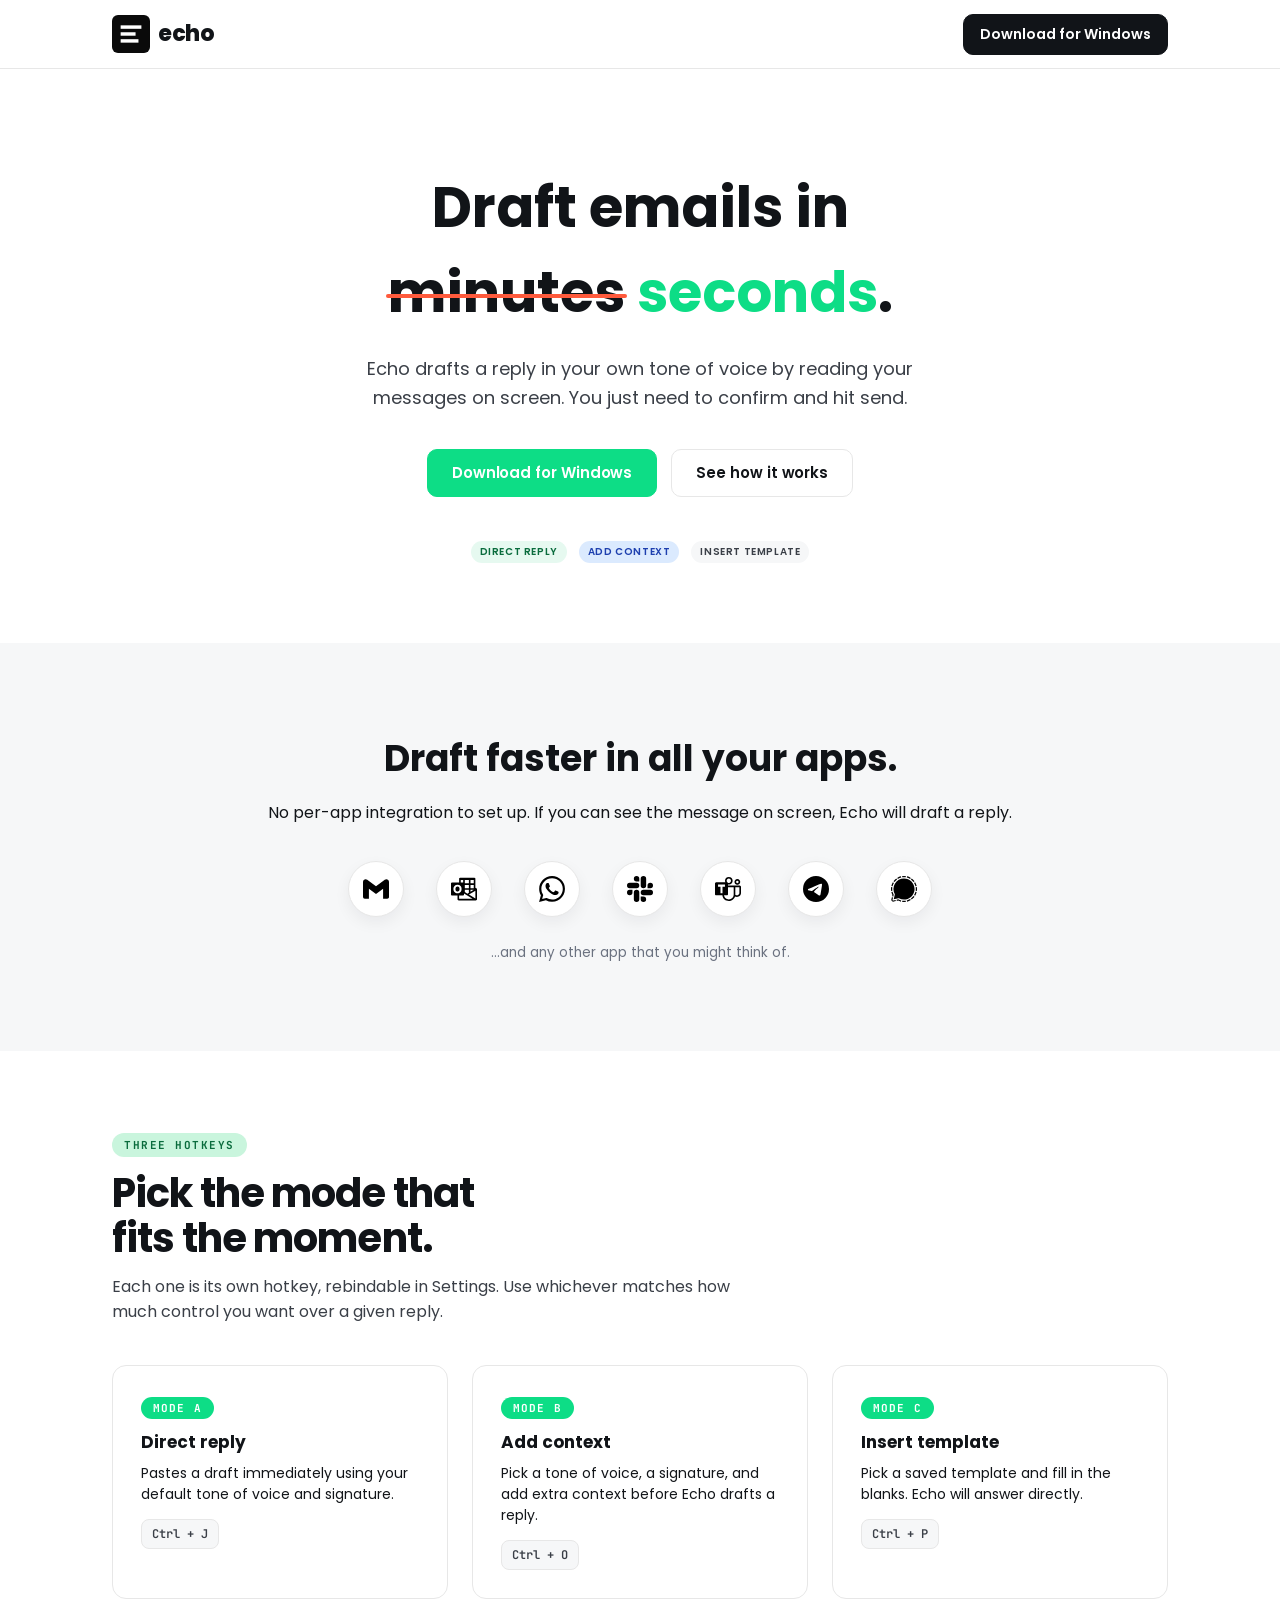
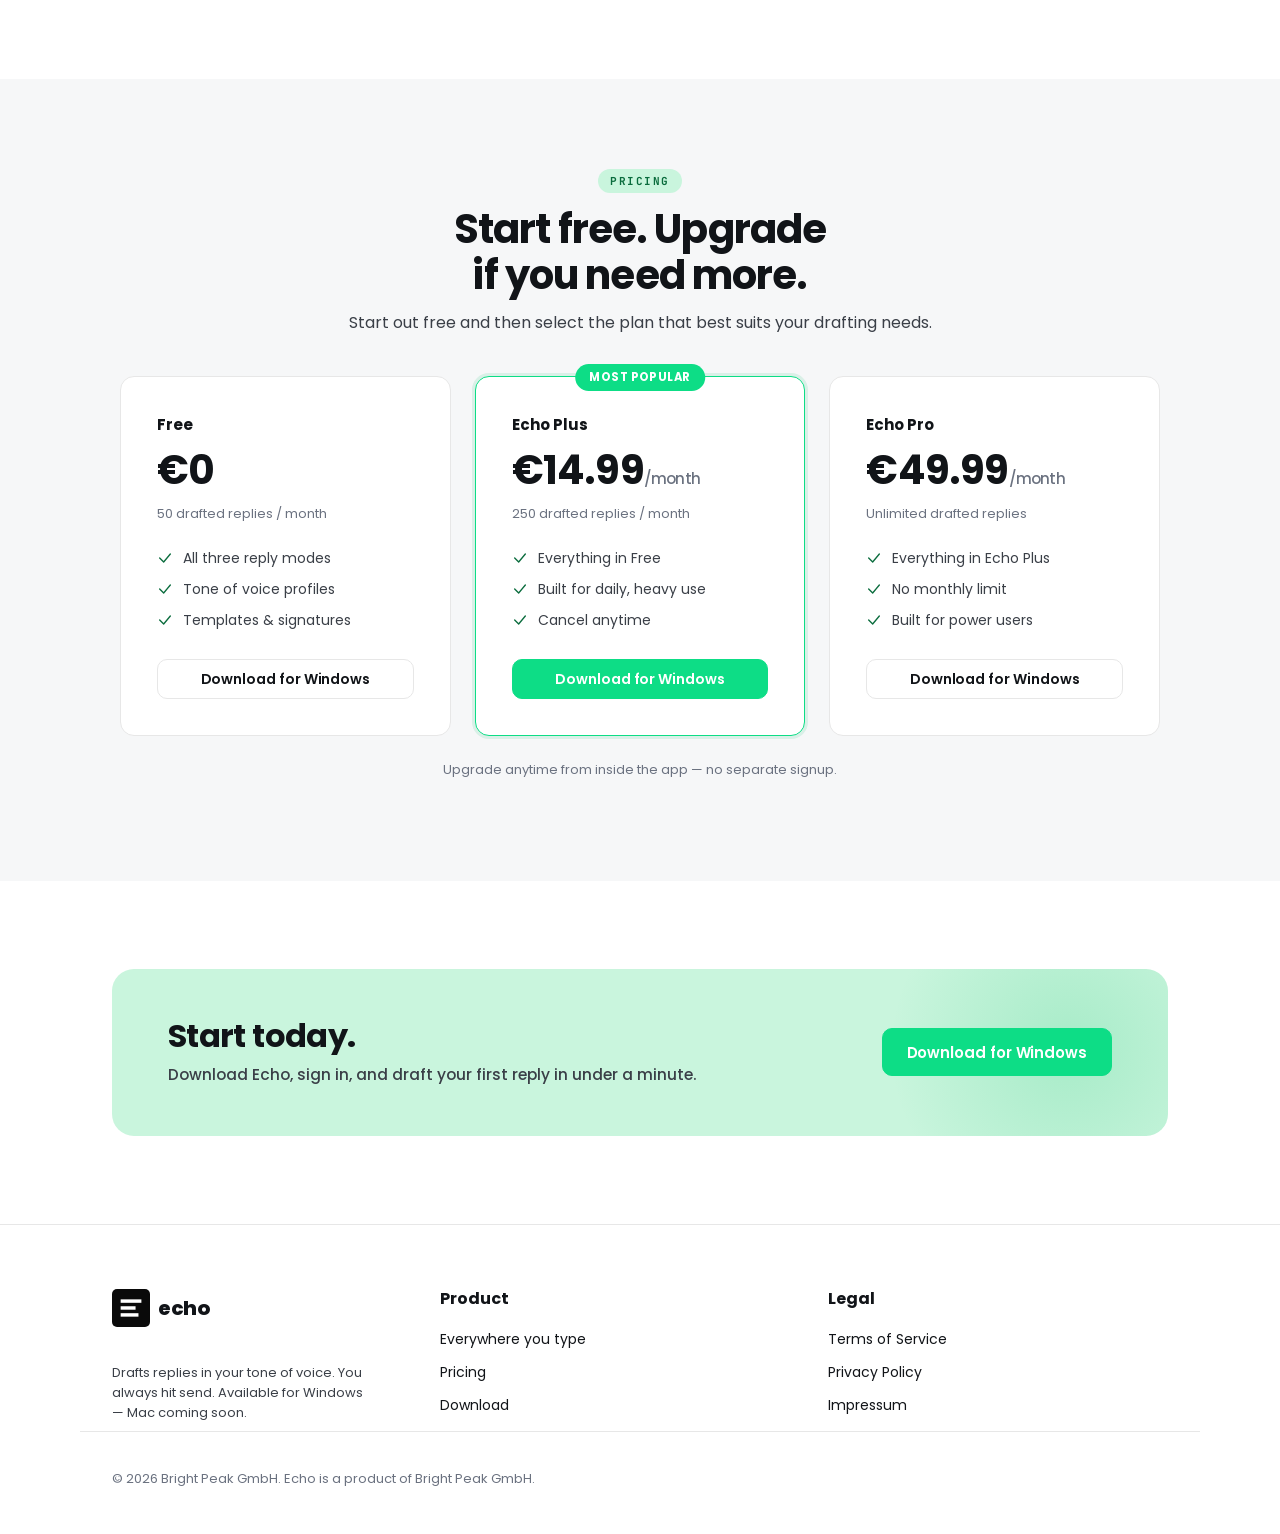
==== commit b84e8b54: "Switch pricing currency from USD to EUR" ====
--- a/index.html
+++ b/index.html
@@ -115,7 +115,7 @@
       <div class="pricing-grid pricing-grid-3">
         <div class="price-card">
           <p class="plan-name">Free</p>
-          <p class="plan-amount">$0</p>
+          <p class="plan-amount">€0</p>
           <p class="plan-cap">50 drafted replies / month</p>
           <ul>
             <li><svg viewBox="0 0 24 24" fill="none" stroke="currentColor" stroke-width="2" stroke-linecap="round" stroke-linejoin="round"><path d="M4 12l6 6L20 6"/></svg>All three reply modes</li>
@@ -127,7 +127,7 @@
         <div class="price-card is-featured">
           <span class="price-card-badge">Most popular</span>
           <p class="plan-name">Echo Plus</p>
-          <p class="plan-amount">$14.99<span>/month</span></p>
+          <p class="plan-amount">€14.99<span>/month</span></p>
           <p class="plan-cap">250 drafted replies / month</p>
           <ul>
             <li><svg viewBox="0 0 24 24" fill="none" stroke="currentColor" stroke-width="2" stroke-linecap="round" stroke-linejoin="round"><path d="M4 12l6 6L20 6"/></svg>Everything in Free</li>
@@ -138,7 +138,7 @@
         </div>
         <div class="price-card">
           <p class="plan-name">Echo Pro</p>
-          <p class="plan-amount">$49.99<span>/month</span></p>
+          <p class="plan-amount">€49.99<span>/month</span></p>
           <p class="plan-cap">Unlimited drafted replies</p>
           <ul>
             <li><svg viewBox="0 0 24 24" fill="none" stroke="currentColor" stroke-width="2" stroke-linecap="round" stroke-linejoin="round"><path d="M4 12l6 6L20 6"/></svg>Everything in Echo Plus</li>
